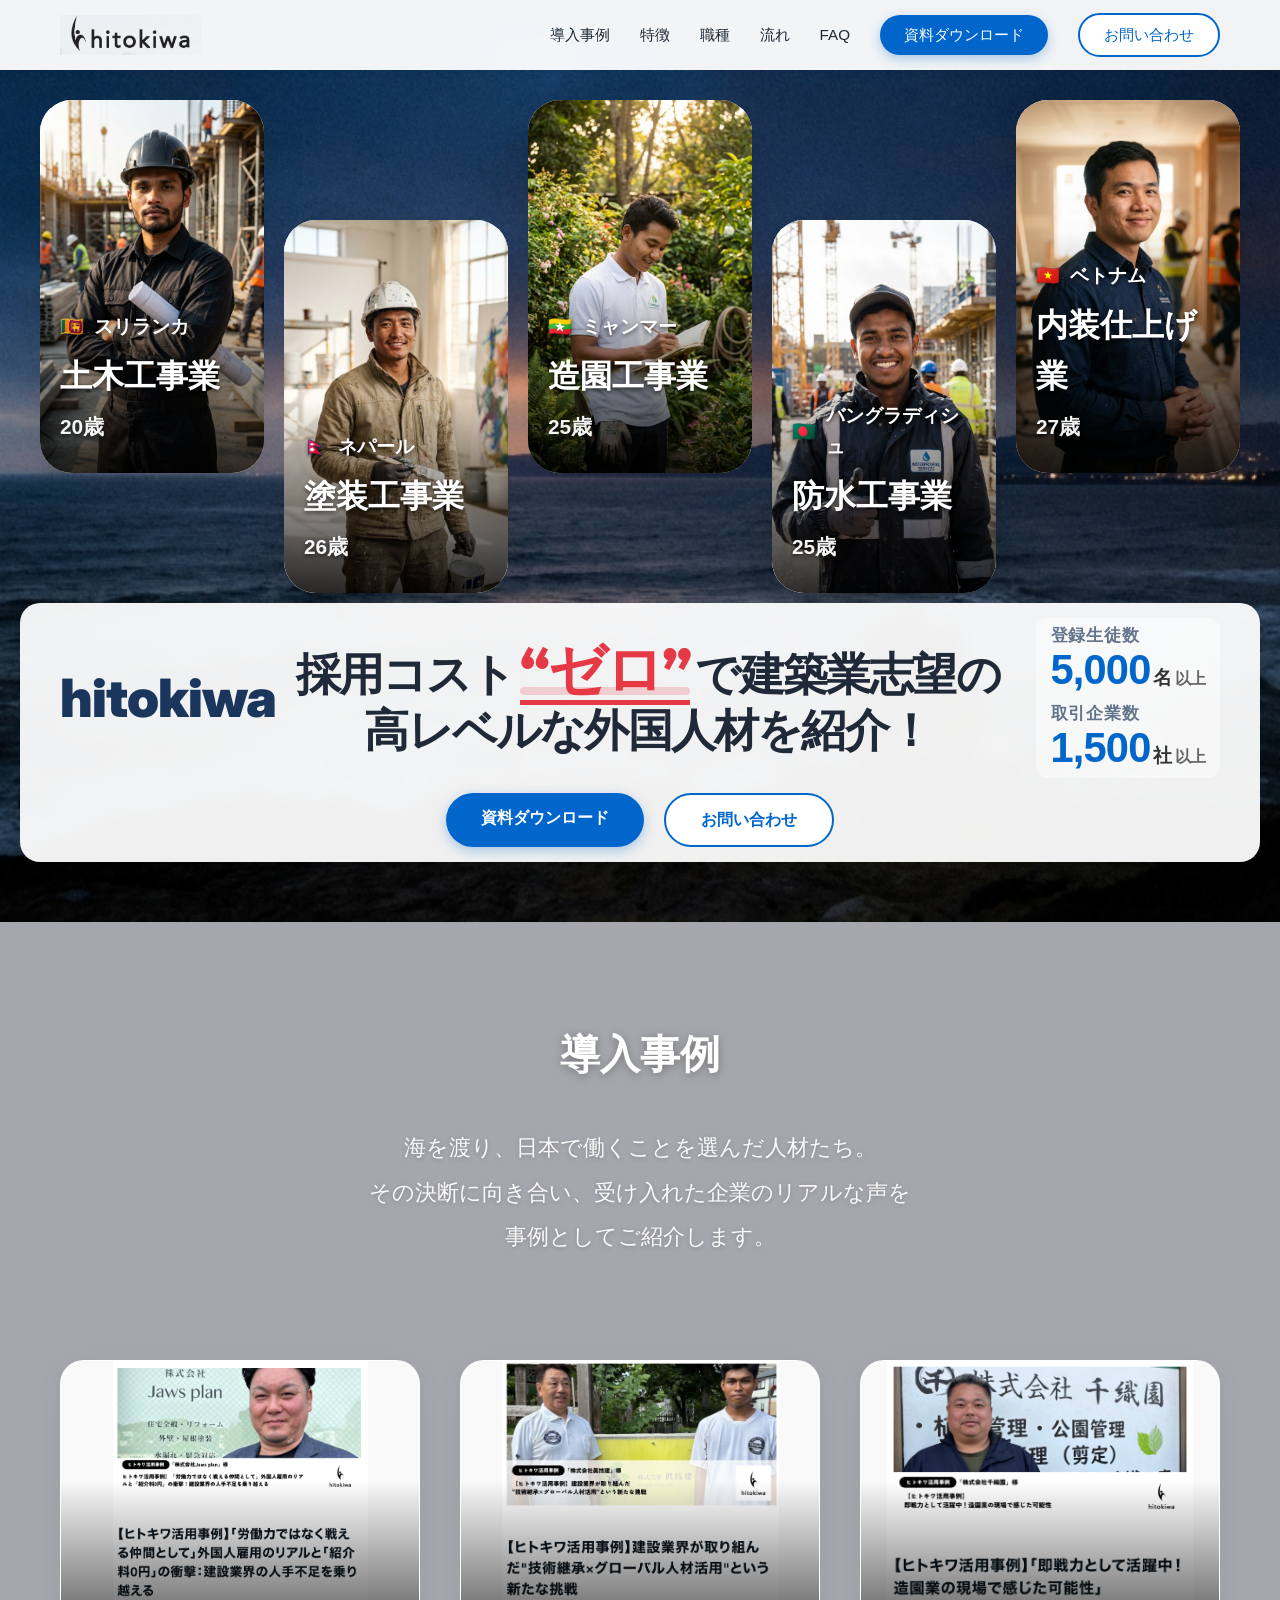
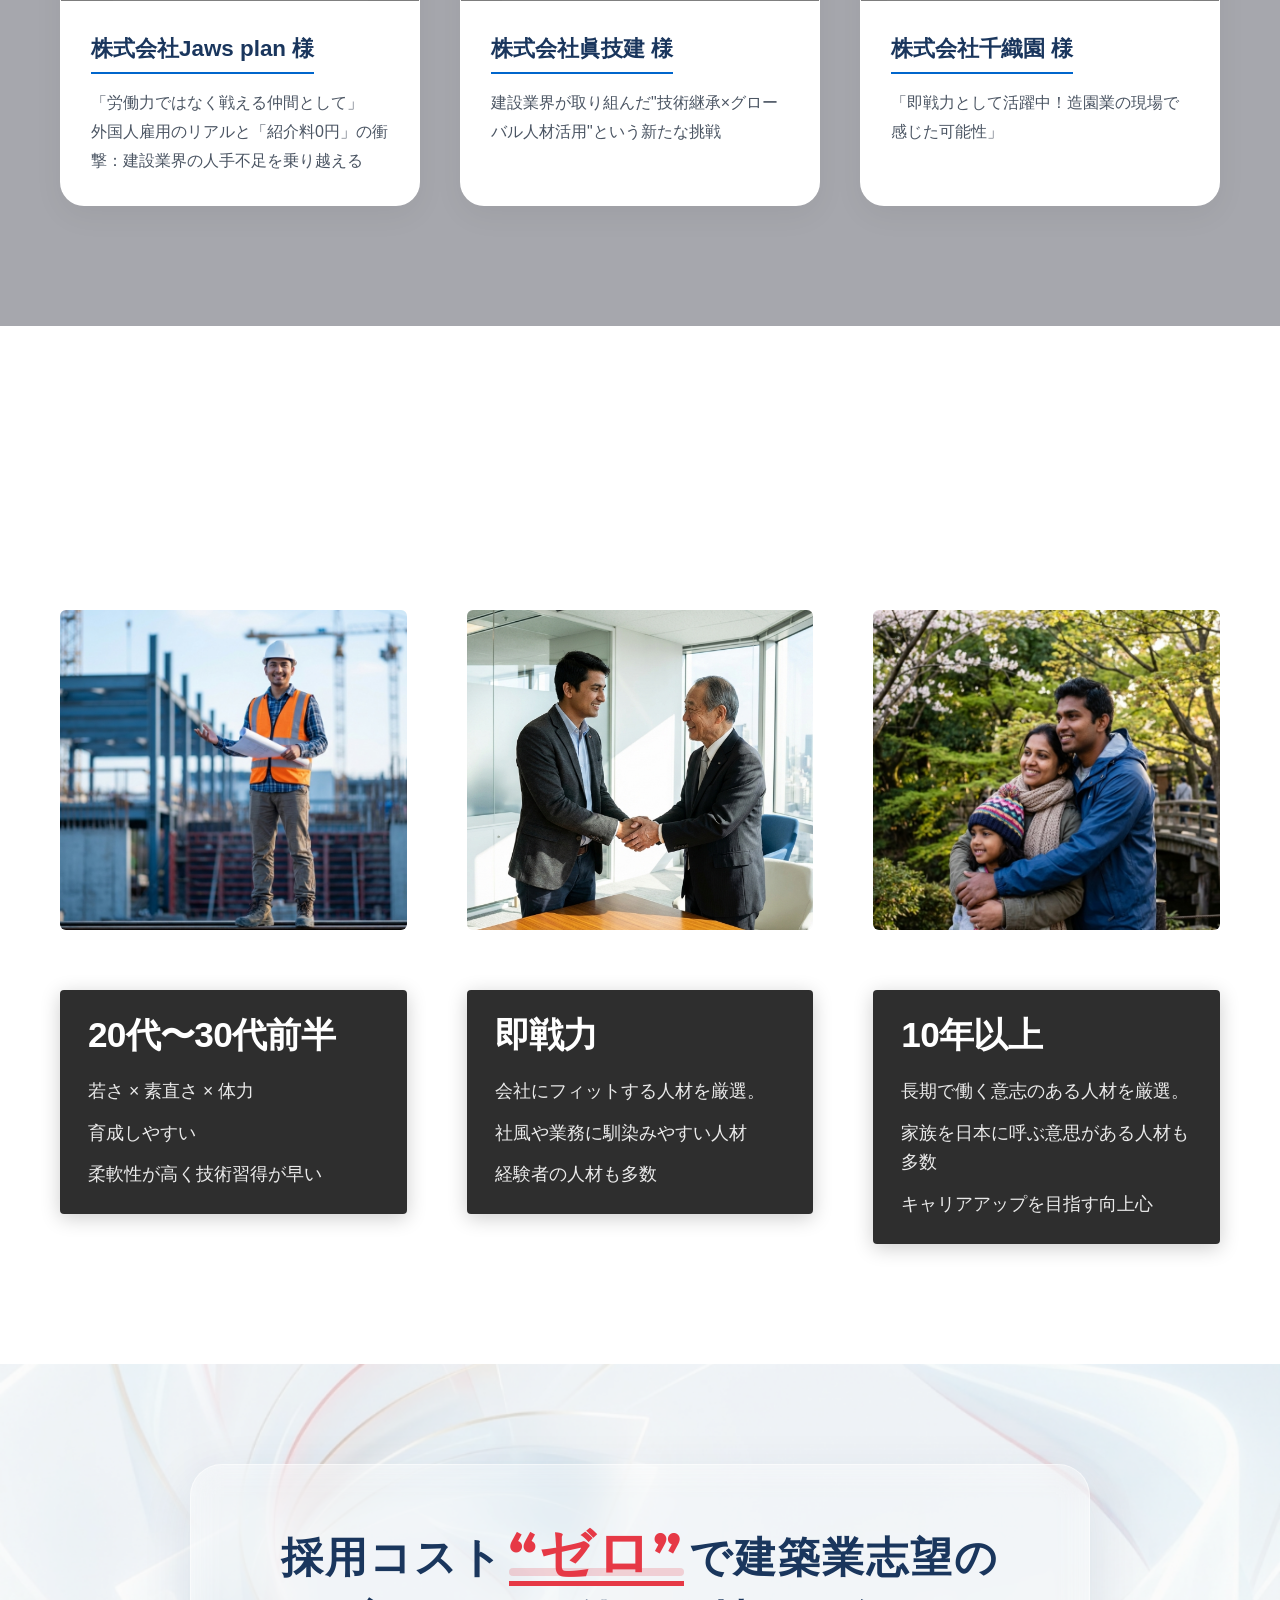
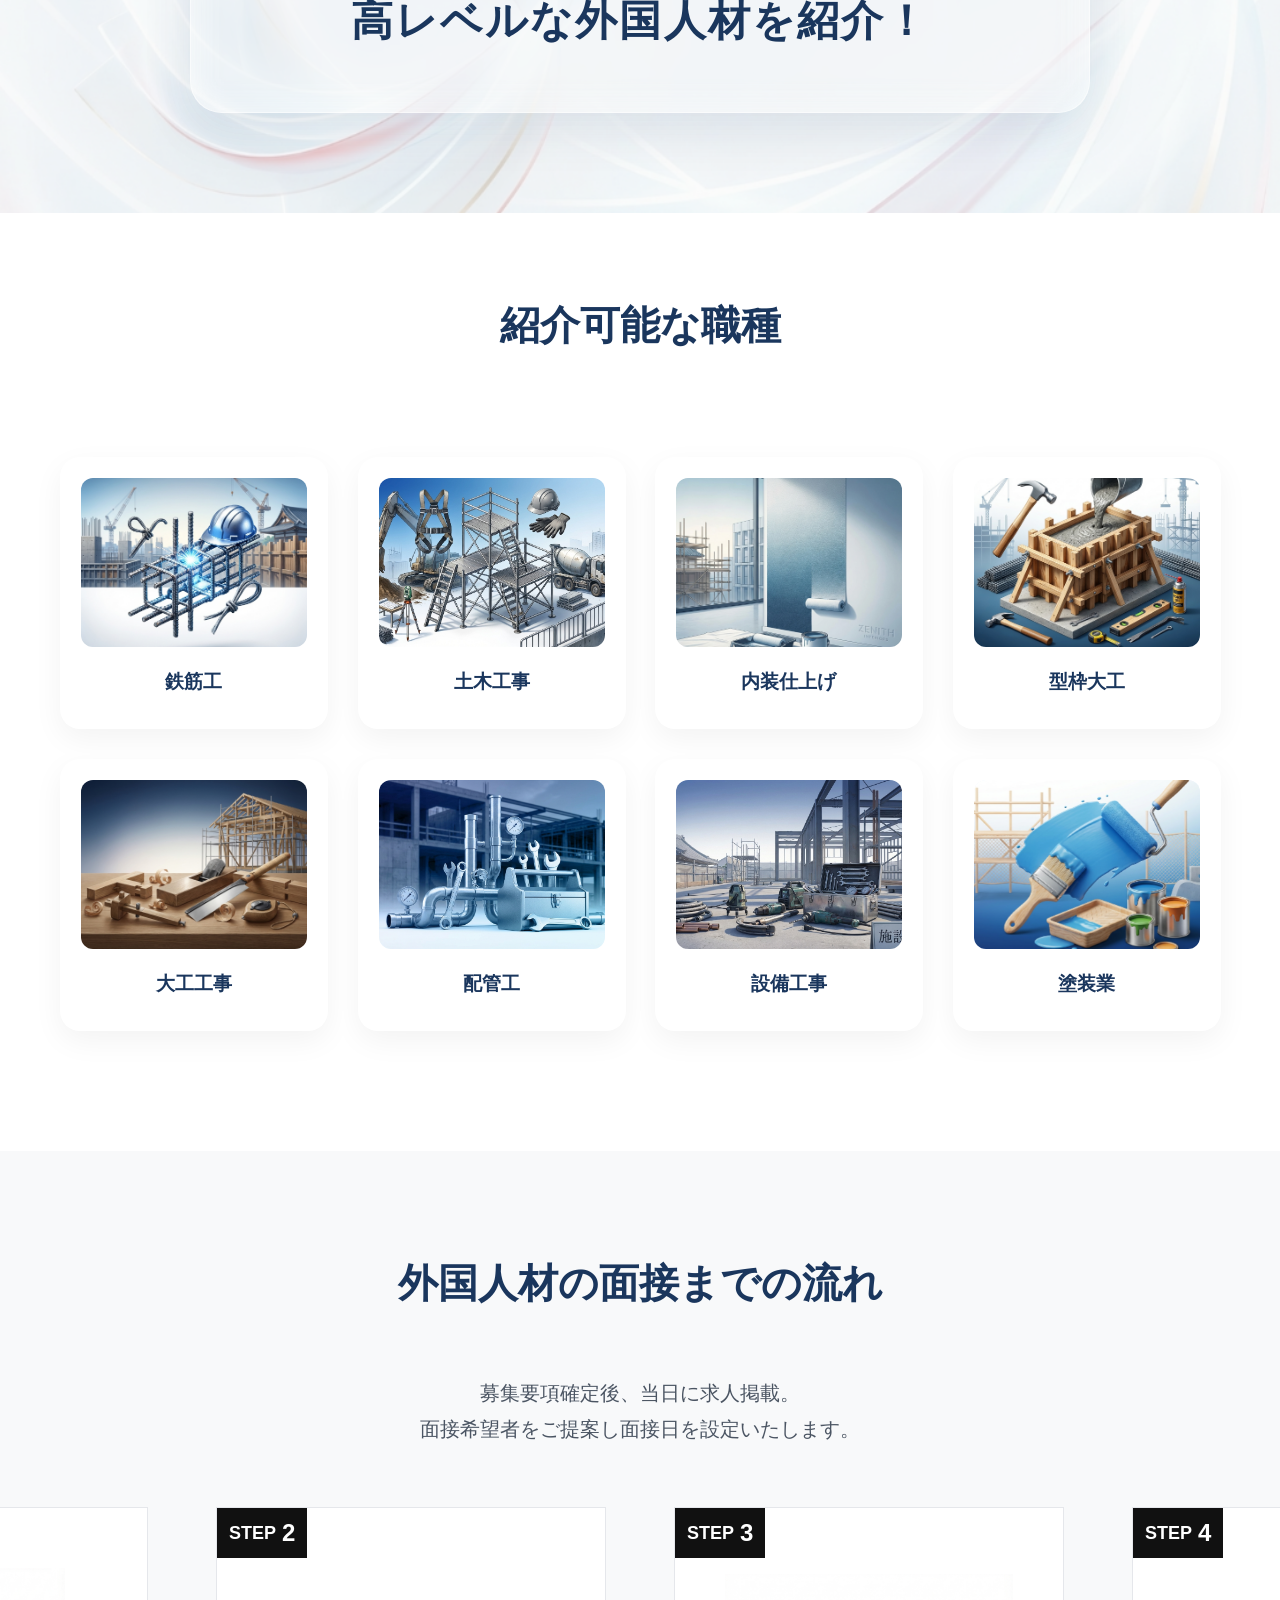
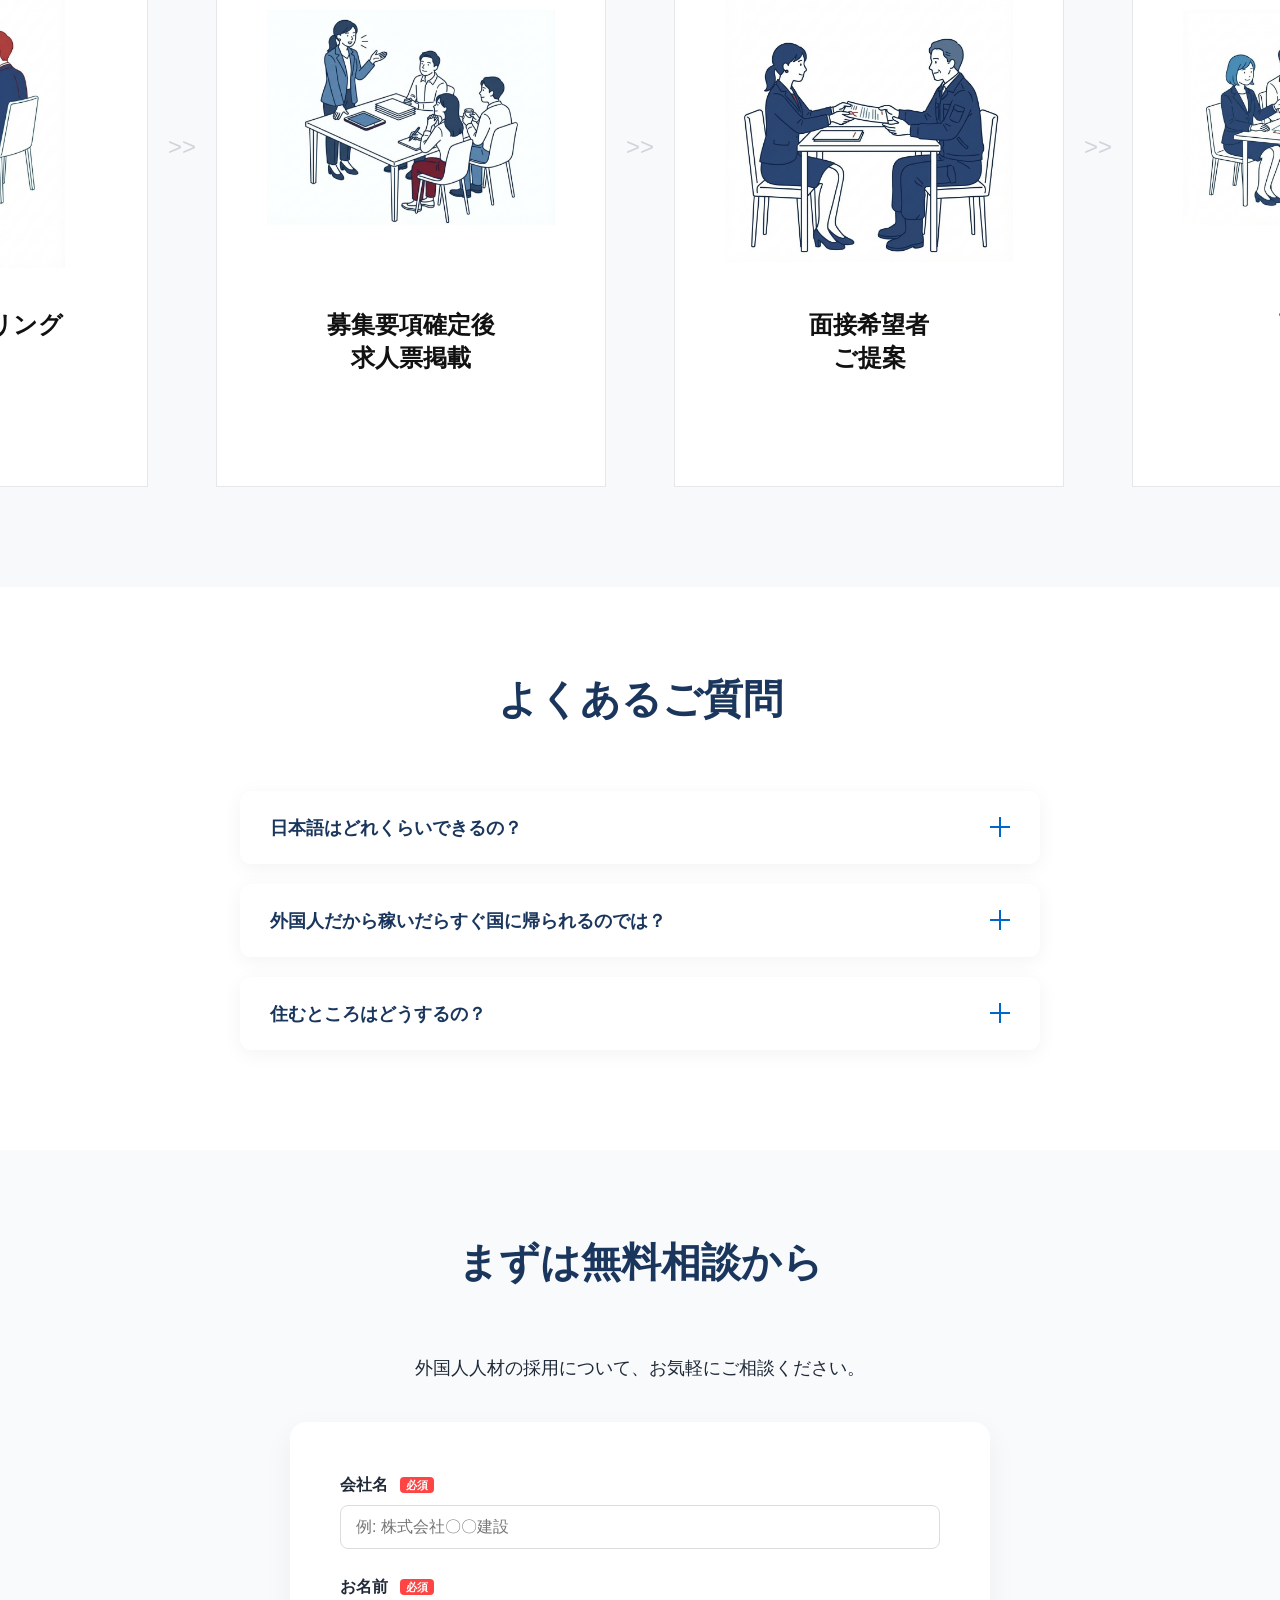
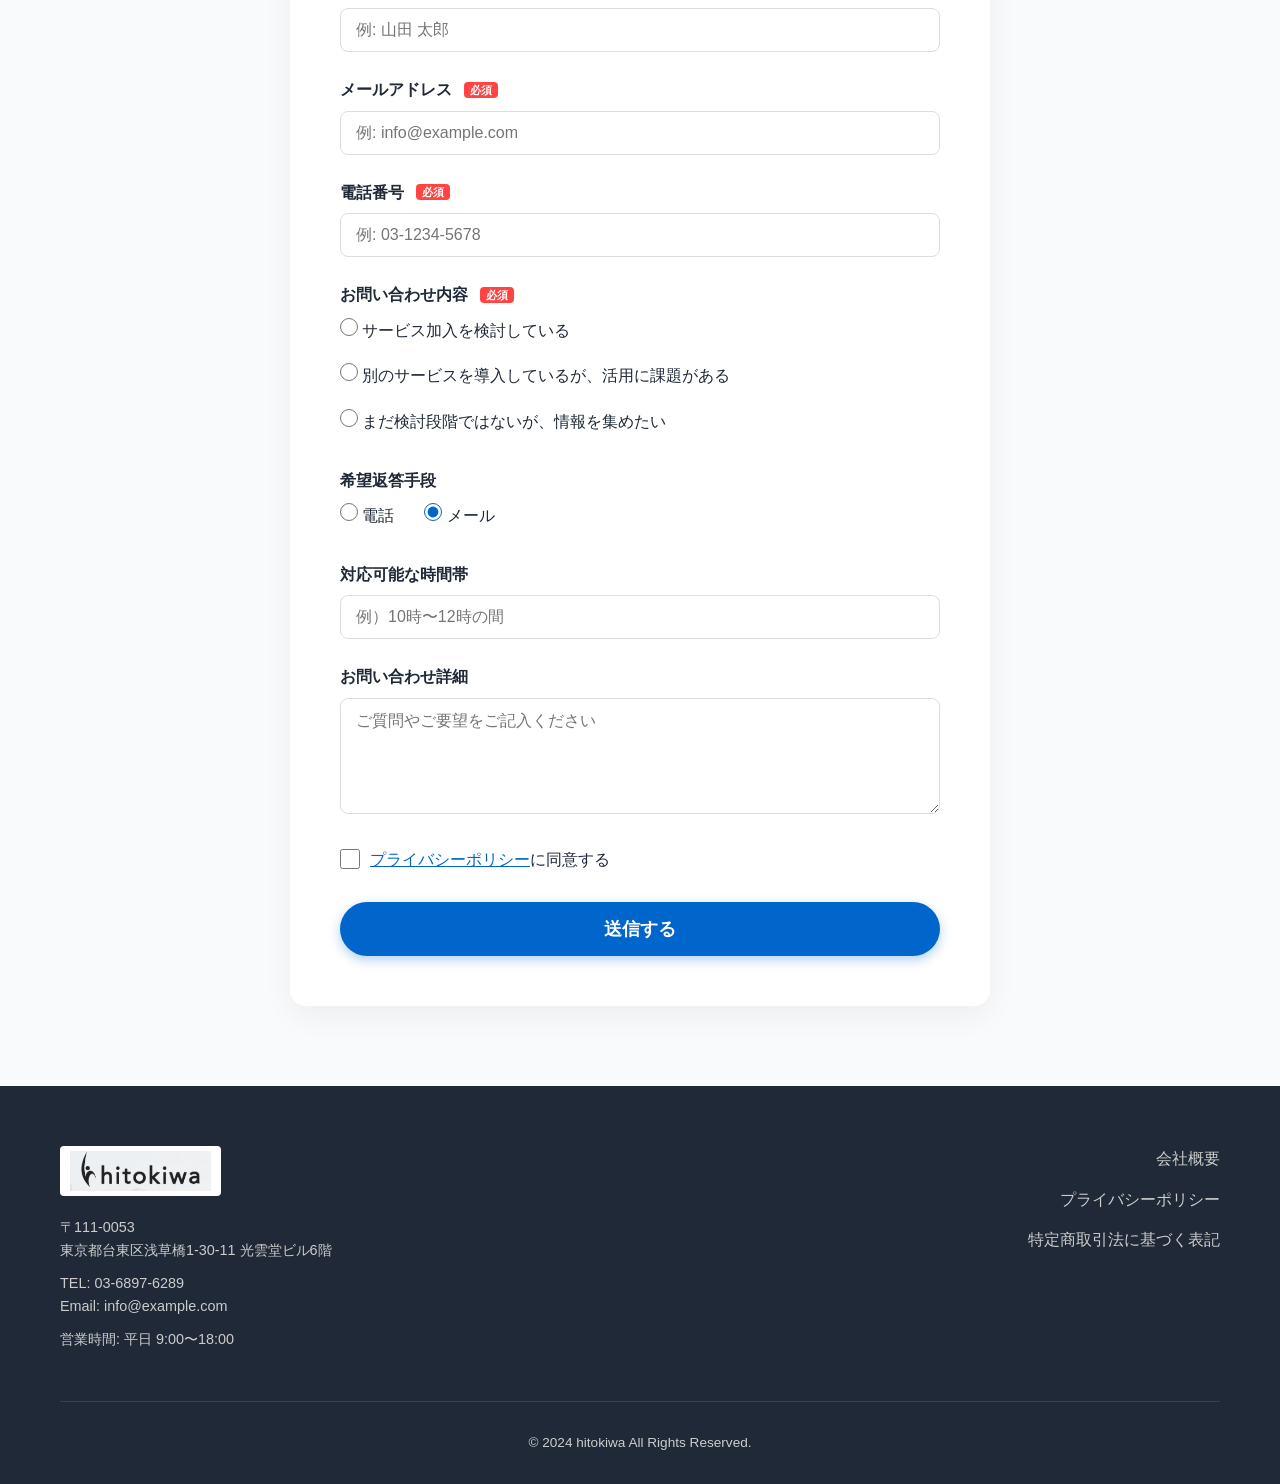
==== index.html @ b8919fda "管理者メール送信先追加とGTM設定 - 管理者メール送信先に hitokiwa.info@gmail.com を追加 - Google Tag Manager (GTM-MGK4F63H) を設定  " ====
<!DOCTYPE html>
<html lang="ja">

<head>
    <!-- Google Tag Manager -->
    <script>(function(w,d,s,l,i){w[l]=w[l]||[];w[l].push({'gtm.start':
    new Date().getTime(),event:'gtm.js'});var f=d.getElementsByTagName(s)[0],
    j=d.createElement(s),dl=l!='dataLayer'?'&l='+l:'';j.async=true;j.src=
    'https://www.googletagmanager.com/gtm.js?id='+i+dl;f.parentNode.insertBefore(j,f);
    })(window,document,'script','dataLayer','GTM-MGK4F63H');</script>
    <!-- End Google Tag Manager -->
    <meta charset="UTF-8">
    <meta name="viewport" content="width=device-width, initial-scale=1.0">
    <title>建築業特化型 外国人人材紹介サービス | hitokiwa</title>
    <meta name="description" content="建築業志望の外国人材をすばやく簡単にマッチング。特定技能、技能実習生の紹介ならお任せください。">
    <link rel="stylesheet" href="css/style.css">
    <!-- Google Fonts -->
    <link rel="preconnect" href="https://fonts.googleapis.com">
    <link rel="preconnect" href="https://fonts.gstatic.com" crossorigin>
    <link
        href="https://fonts.googleapis.com/css2?family=Inter:wght@400;500;700;900&family=Noto+Sans+JP:wght@400;500;700&family=Outfit:wght@700;800&display=swap"
        rel="stylesheet">
</head>

<body>
    <!-- Google Tag Manager (noscript) -->
    <noscript><iframe src="https://www.googletagmanager.com/ns.html?id=GTM-MGK4F63H"
    height="0" width="0" style="display:none;visibility:hidden"></iframe></noscript>
    <!-- End Google Tag Manager (noscript) -->

    <!-- Header/Nav (Optional but good for anchor links) -->
    <header class="site-header">
        <div class="container">
            <div class="logo">
                <img src="images/logo.png" alt="hitokiwa">
            </div>
            <nav class="site-nav">
                <ul>
                    <li><a href="#features">導入事例</a></li>
                    <li><a href="#cases">特徴</a></li>
                    <li><a href="#jobs">職種</a></li>
                    <li><a href="#flow">流れ</a></li>
                    <li><a href="#faq">FAQ</a></li>
                    <li><a href="#contact" class="btn btn-primary btn-sm">資料ダウンロード</a></li>
                    </li>
                    <li><a href="#contact" class="btn btn-secondary btn-sm">お問い合わせ</a></li>
                </ul>
            </nav>
            <button class="hamburger" aria-label="メニューを開く">
                <span></span>
                <span></span>
                <span></span>
            </button>
        </div>
    </header>

    <!-- Mobile Menu -->
    <div class="mobile-menu">
        <nav>
            <ul>
                <li><a href="#features">特徴</a></li>
                <li><a href="#cases">導入事例</a></li>
                <li><a href="#service">サービス</a></li>
                <li><a href="#jobs">職種</a></li>
                <li><a href="#flow">流れ</a></li>
                <li><a href="#faq">FAQ</a></li>
                <li><a href="#contact">資料ダウンロード</a></li>
                <li><a href="#contact">お問い合わせ</a></li>
            </ul>
        </nav>
    </div>

    <main>
        <!-- 1. Hero Section -->
        <section class="hero">
            <div class="hero-bg"></div>

            <div class="container">
                <div class="hero-wrapper">
                    <!-- 1. Hero Gallery (Top) -->
                    <div class="hero-gallery animate-on-scroll fade-up">
                        <!-- Card 1 -->
                        <div class="talent-card-vertical">
                            <div class="talent-img-vertical"
                                style="background-image: url('images/talent_srilanka.jpg');"></div>
                            <div class="talent-overlay">
                                <div class="talent-country">
                                    <span class="flag">🇱🇰</span> スリランカ
                                </div>
                                <h3 class="talent-job">土木工事業</h3>
                                <p class="talent-age">20歳</p>
                            </div>
                        </div>
                        <!-- Card 2 -->
                        <div class="talent-card-vertical">
                            <div class="talent-img-vertical"
                                style="background-image: url('images/talent_painter_updated.jpg');"></div>
                            <div class="talent-overlay">
                                <div class="talent-country">
                                    <span class="flag">🇳🇵</span> ネパール
                                </div>
                                <h3 class="talent-job">塗装工事業</h3>
                                <p class="talent-age">26歳</p>
                            </div>
                        </div>
                        <!-- Card 3 -->
                        <div class="talent-card-vertical">
                            <div class="talent-img-vertical"
                                style="background-image: url('images/talent_myanmar.jpg');"></div>
                            <div class="talent-overlay">
                                <div class="talent-country">
                                    <span class="flag">🇲🇲</span> ミャンマー
                                </div>
                                <h3 class="talent-job">造園工事業</h3>
                                <p class="talent-age">25歳</p>
                            </div>
                        </div>
                        <!-- Card 4 -->
                        <div class="talent-card-vertical">
                            <div class="talent-img-vertical"
                                style="background-image: url('images/talent_bangladesh.jpg');"></div>
                            <div class="talent-overlay">
                                <div class="talent-country">
                                    <span class="flag">🇧🇩</span> バングラディシュ
                                </div>
                                <h3 class="talent-job">防水工事業</h3>
                                <p class="talent-age">25歳</p>
                            </div>
                        </div>
                        <!-- Card 5 -->
                        <div class="talent-card-vertical">
                            <div class="talent-img-vertical"
                                style="background-image: url('images/talent_vietnam.jpg');"></div>
                            <div class="talent-overlay">
                                <div class="talent-country">
                                    <span class="flag">🇻🇳</span> ベトナム
                                </div>
                                <h3 class="talent-job">内装仕上げ業</h3>
                                <p class="talent-age">27歳</p>
                            </div>
                        </div>
                    </div>

                    <!-- Hero Text & CTA -->
                    <div class="hero-brand-block animate-on-scroll fade-up" style="transition-delay: 0.3s;">

                        <!-- 3-Column Row -->
                        <div class="hero-brand-row">
                            <!-- Left: Brand -->
                            <div class="hero-col-left">
                                <h1 class="hero-title">hitokiwa</h1>
                            </div>

                            <!-- Center: Main Catchphrase -->
                            <div class="hero-col-center">
                                <p class="hero-catch-center">
                                    採用コスト<span class="highlight-zero">“ゼロ”</span>で建築業志望の<br>
                                    高レベルな外国人材を紹介！
                                </p>
                            </div>

                            <!-- Right: Stats -->
                            <div class="hero-col-right">
                                <div class="hero-main-stats">
                                    <div class="main-stat-item">
                                        <div class="main-stat-label">登録生徒数</div>
                                        <div class="main-stat-value">5,000<span class="main-stat-unit">名</span><span
                                                class="stat-suffix">以上</span></div>
                                    </div>
                                    <div class="main-stat-item">
                                        <div class="main-stat-label">取引企業数</div>
                                        <div class="main-stat-value">1,500<span class="main-stat-unit">社</span><span
                                                class="stat-suffix">以上</span></div>
                                    </div>
                                </div>
                            </div>
                        </div>

                        <!-- Bottom: CTA -->
                        <div class="hero-cta-button">
                            <a href="#contact" class="btn btn-primary btn-lg">
                                資料ダウンロード
                            </a>
                            <a href="#contact" class="btn btn-secondary btn-lg">
                                お問い合わせ
                            </a>
                        </div>
                    </div>

                </div>
            </div>
        </section>



        <!-- 1.6 Case Studies -->
        <section id="cases" class="section cases">
            <div class="container">
                <h2 class="section-title animate-on-scroll fade-up">導入事例</h2>
                <div class="section-lead-narrative animate-on-scroll fade-up" style="transition-delay: 0.1s;">
                    海を渡り、日本で働くことを選んだ人材たち。<br>
                    その決断に向き合い、受け入れた企業のリアルな声を<br>
                    事例としてご紹介します。
                </div>
                <div class="cases-grid">
                    <!-- Case 1 -->
                    <div class="case-card animate-on-scroll blur-reveal" style="transition-delay: 0.2s;">
                        <div class="case-img" style="background-image: url('images/case1.png');"></div>
                        <div class="case-content">
                            <h3>株式会社Jaws plan 様</h3>
                            <p>「労働力ではなく戦える仲間として」<br>外国人雇用のリアルと「紹介料0円」の衝撃：建設業界の人手不足を乗り越える</p>
                        </div>
                    </div>
                    <!-- Case 2 -->
                    <div class="case-card animate-on-scroll blur-reveal" style="transition-delay: 0.4s;">
                        <div class="case-img" style="background-image: url('images/case2.png');"></div>
                        <div class="case-content">
                            <h3>株式会社眞技建 様</h3>
                            <p>建設業界が取り組んだ"技術継承×グローバル人材活用"という新たな挑戦</p>
                        </div>
                    </div>
                    <!-- Case 3 -->
                    <div class="case-card animate-on-scroll blur-reveal" style="transition-delay: 0.6s;">
                        <div class="case-img" style="background-image: url('images/case3.png');"></div>
                        <div class="case-content">
                            <h3>株式会社千織園 様</h3>
                            <p>「即戦力として活躍中！造園業の現場で感じた可能性」</p>
                        </div>
                    </div>
                </div>
            </div>
        </section>

        <!-- 2. Features Section (Wanted Talent) -->
        <section id="features" class="section features">
            <div class="container">
                <h2 class="section-title animate-on-scroll fade-up">建築業界が求める<br class="sp-only">理想の人材をご紹介</h2>
                <div class="features-grid">
                    <!-- Feature 1 -->
                    <div class="feature-card feature-young animate-on-scroll slide-left"
                        style="transition-delay: 0.2s;">
                        <div class="feature-custom-img">
                            <img src="images/feature_young.jpg" alt="若手人材・20代〜30代前半">
                        </div>
                        <div class="feature-content-stylish">
                            <div class="feature-highlight">20代〜30代前半</div>
                            <div class="feature-description-group">
                                <p class="feature-description">若さ × 素直さ × 体力</p>
                                <p class="feature-description">育成しやすい</p>
                                <p class="feature-description">柔軟性が高く技術習得が早い</p>
                            </div>
                        </div>
                    </div>
                    <!-- Feature 2 -->
                    <div class="feature-card feature-experienced animate-on-scroll fade-up"
                        style="transition-delay: 0.4s;">
                        <div class="feature-custom-img">
                            <img src="images/feature_experienced.png" alt="即戦力・経験者">
                        </div>
                        <div class="feature-content-stylish">
                            <div class="feature-highlight">即戦力</div>
                            <div class="feature-description-group">
                                <p class="feature-description">会社にフィットする人材を厳選。</p>
                                <p class="feature-description">社風や業務に馴染みやすい人材</p>
                                <p class="feature-description">経験者の人材も多数</p>
                            </div>
                        </div>
                    </div>
                    <!-- Feature 3 -->
                    <div class="feature-card feature-longterm animate-on-scroll slide-right"
                        style="transition-delay: 0.6s;">
                        <div class="feature-custom-img">
                            <img src="images/feature_longterm.jpg" alt="日本での長期就労・家族滞在">
                        </div>
                        <div class="feature-content-stylish">
                            <div class="feature-highlight">10年以上</div>
                            <div class="feature-description-group">
                                <p class="feature-description">長期で働く意志のある人材を厳選。</p>
                                <p class="feature-description">家族を日本に呼ぶ意思がある人材も多数</p>
                                <p class="feature-description">キャリアアップを目指す向上心</p>
                            </div>
                        </div>
                    </div>
                </div>
            </div>
        </section>

        <!-- 2.5 Zero Cost Banner -->
        <section class="section zero-cost animate-on-scroll fade-up">
            <div class="container">
                <div class="zero-cost-wrapper">
                    <h2 class="zero-cost-title">
                        採用コスト<span class="highlight-zero">“ゼロ”</span>で建築業志望の<br>
                        高レベルな外国人材を紹介！
                    </h2>
                </div>
            </div>
        </section>

        <!-- 4. Job Types Section -->
        <section id="jobs" class="section jobs">
            <div class="container">
                <h2 class="section-title animate-on-scroll fade-up">紹介可能な職種</h2>
                <div class="jobs-image-container animate-on-scroll blur-reveal" style="transition-delay: 0.3s;">
                    <div class="jobs-grid">
                        <!-- Card 1: 鉄筋工 -->
                        <div class="job-card animate-on-scroll fade-up" style="transition-delay: 0s;">
                            <div class="job-card-inner">
                                <div class="job-img-wrapper">
                                    <img src="images/job_reinforcement_custom.jpg" alt="鉄筋工" class="job-img-3d">
                                </div>
                                <h3>鉄筋工</h3>
                                <p class="job-desc"></p>
                            </div>
                        </div>
                        <!-- Card 2: 土木工事 -->
                        <div class="job-card animate-on-scroll fade-up" style="transition-delay: 0.1s;">
                            <div class="job-card-inner">
                                <div class="job-img-wrapper">
                                    <img src="images/job_civil_custom.jpg" alt="土木工事" class="job-img-3d">
                                </div>
                                <h3>土木工事</h3>
                                <p class="job-desc"></p>
                            </div>
                        </div>
                        <!-- Card 3: 内装仕上げ -->
                        <div class="job-card animate-on-scroll fade-up" style="transition-delay: 0.2s;">
                            <div class="job-card-inner">
                                <div class="job-img-wrapper">
                                    <img src="images/job_interior_custom.jpg" alt="内装仕上げ" class="job-img-3d">
                                </div>
                                <h3>内装仕上げ</h3>
                                <p class="job-desc"></p>
                            </div>
                        </div>
                        <!-- Card 4: 型枠大工 -->
                        <div class="job-card animate-on-scroll fade-up" style="transition-delay: 0.3s;">
                            <div class="job-card-inner">
                                <div class="job-img-wrapper">
                                    <img src="images/job_formwork_custom.jpg" alt="型枠大工" class="job-img-3d">
                                </div>
                                <h3>型枠大工</h3>
                                <p class="job-desc"></p>
                            </div>
                        </div>
                        <!-- Card 5: 大工工事 -->
                        <div class="job-card animate-on-scroll fade-up" style="transition-delay: 0.4s;">
                            <div class="job-card-inner">
                                <div class="job-img-wrapper">
                                    <img src="images/job_carpenter_custom.jpg" alt="大工工事" class="job-img-3d">
                                </div>
                                <h3>大工工事</h3>
                                <p class="job-desc"></p>
                            </div>
                        </div>
                        <!-- Card 6: 配管工 -->
                        <div class="job-card animate-on-scroll fade-up" style="transition-delay: 0.5s;">
                            <div class="job-card-inner">
                                <div class="job-img-wrapper">
                                    <img src="images/job_plumber_custom.png" alt="配管工" class="job-img-3d">
                                </div>
                                <h3>配管工</h3>
                                <p class="job-desc"></p>
                            </div>
                        </div>
                        <!-- Card 7: 設備工事 -->
                        <div class="job-card animate-on-scroll fade-up" style="transition-delay: 0.6s;">
                            <div class="job-card-inner">
                                <div class="job-img-wrapper">
                                    <img src="images/job_facility_custom.jpg" alt="設備工事" class="job-img-3d">
                                </div>
                                <h3>設備工事</h3>
                                <p class="job-desc"></p>
                            </div>
                        </div>
                        <!-- Card 8: 塗装工 -->
                        <div class="job-card animate-on-scroll fade-up" style="transition-delay: 0.7s;">
                            <div class="job-card-inner">
                                <div class="job-img-wrapper">
                                    <img src="images/job_painter_new.png" alt="塗装業"
                                        class="job-img-3d job-img-adjust-painter">
                                </div>
                                <h3>塗装業</h3>
                                <p class="job-desc"></p>
                            </div>
                        </div>
                    </div>
                </div>
            </div>
            </div>
        </section>

        <!-- 5. Flow Section -->
        <section id="flow" class="section flow">
            <div class="container">
                <h2 class="section-title">外国人材の面接までの流れ</h2>
                <div class="flow-lead">
                    <p>募集要項確定後、<span class="weight-extra"></span>当日</span>に求人掲載。<br>面接希望者をご提案し面接日を設定いたします。</p>
                </div>

                <div class="flow-horizontal">
                    <!-- Step 1 -->
                    <div class="flow-card-item">
                        <div class="flow-card">
                            <div class="step-label">STEP<span>1</span></div>
                            <div class="flow-icon">
                                <img src="images/flow_step1_hearing.png" alt="募集要項ヒアリング">
                            </div>
                            <h3>募集要項ヒアリング</h3>
                        </div>
                    </div>

                    <div class="flow-arrow">>></div>

                    <!-- Step 2 -->
                    <div class="flow-card-item">
                        <div class="flow-card">
                            <div class="step-label">STEP<span>2</span></div>
                            <div class="flow-icon">
                                <img src="images/flow_step2_posting.png" alt="求人票掲載">
                            </div>
                            <h3>募集要項確定後<br>求人票掲載</h3>
                        </div>
                    </div>

                    <div class="flow-arrow">>></div>

                    <!-- Step 3 -->
                    <div class="flow-card-item">
                        <div class="flow-card">
                            <div class="step-label">STEP<span>3</span></div>
                            <div class="flow-icon">
                                <img src="images/flow_step3_proposal.png" alt="面接希望者ご提案">
                            </div>
                            <h3>面接希望者<br>ご提案</h3>
                        </div>
                    </div>

                    <div class="flow-arrow">>></div>

                    <!-- Step 4 -->
                    <div class="flow-card-item">
                        <div class="flow-card">
                            <div class="step-label">STEP<span>4</span></div>
                            <div class="flow-icon">
                                <img src="images/flow_step4_interview.png" alt="面接実施">
                            </div>
                            <h3>面接実施</h3>
                        </div>
                    </div>
                </div>
            </div>
        </section>

        <!-- 6. FAQ Section -->
        <section id="faq" class="section faq">
            <div class="container">
                <h2 class="section-title">よくあるご質問</h2>

                <div class="accordion">
                    <div class="accordion-item">
                        <button class="accordion-header" aria-expanded="false">
                            日本語はどれくらいできるの？
                            <span class="icon"></span>
                        </button>
                        <div class="accordion-content">
                            <div class="accordion-inner">
                                <p>日本語学校や専門学校を卒業している方、アルバイト経験がある方がほとんどですので、日常生活に支障がない程度にはコミュニケーションは取れるかと思います。コンビニのレジでアルバイトされている外国人留学生をイメージいただければと思います。
                                </p>
                            </div>
                        </div>
                    </div>

                    <div class="accordion-item">
                        <button class="accordion-header" aria-expanded="false">
                            外国人だから稼いだらすぐ国に帰られるのでは？
                            <span class="icon"></span>
                        </button>
                        <div class="accordion-content">
                            <div class="accordion-inner">
                                <p>就労ビザの利点は更新ができることですので、できるだけずっと日本で働きたいと希望している方が多いです。</p>
                            </div>
                        </div>
                    </div>

                    <div class="accordion-item">
                        <button class="accordion-header" aria-expanded="false">
                            住むところはどうするの？
                            <span class="icon"></span>
                        </button>
                        <div class="accordion-content">
                            <div class="accordion-inner">
                                <p>ビザ交付後には就職先近くへの引っ越しを予定しております。<br>弊社提携の不動産会社にてお部屋探しのサポートが可能です。</p>
                                <p>もし可能であれば、会社寮や知り合いの不動産会社がいるなど、早期にお部屋探しができるご協力をいただけますと大変ありがたく存じます。</p>
                            </div>
                        </div>
                    </div>
                </div>
            </div>
        </section>
        </div>
        </div>
        </div>
        </div>
        </section>

        <!-- 7. Contact Section -->
        <section id="contact" class="section contact">
            <div class="container">
                <h2 class="section-title">まずは無料相談から</h2>
                <p class="contact-desc">外国人人材の採用について、お気軽にご相談ください。</p>

                <form class="contact-form" id="contact-form" novalidate>
                    <div class="form-group">
                        <label for="company">会社名 <span class="required">必須</span></label>
                        <input type="text" id="company" name="company" required placeholder="例: 株式会社〇〇建設">
                        <span class="error-message">会社名を入力してください</span>
                    </div>
                    <div class="form-group">
                        <label for="name">お名前 <span class="required">必須</span></label>
                        <input type="text" id="name" name="name" required placeholder="例: 山田 太郎">
                        <span class="error-message">お名前を入力してください</span>
                    </div>
                    <div class="form-group">
                        <label for="email">メールアドレス <span class="required">必須</span></label>
                        <input type="email" id="email" name="email" required placeholder="例: info@example.com">
                        <span class="error-message">有効なメールアドレスを入力してください</span>
                    </div>
                    <div class="form-group">
                        <label for="phone">電話番号 <span class="required">必須</span></label>
                        <input type="tel" id="phone" name="phone" required placeholder="例: 03-1234-5678">
                        <span class="error-message">電話番号を入力してください</span>
                    </div>
                    <div class="form-group">
                        <label>お問い合わせ内容 <span class="required">必須</span></label>
                        <div class="radio-group">
                            <label class="radio-label">
                                <input type="radio" name="inquiry_type" value="service" required>
                                <span>サービス加入を検討している</span>
                            </label>
                            <label class="radio-label">
                                <input type="radio" name="inquiry_type" value="issue">
                                <span>別のサービスを導入しているが、活用に課題がある</span>
                            </label>
                            <label class="radio-label">
                                <input type="radio" name="inquiry_type" value="info">
                                <span>まだ検討段階ではないが、情報を集めたい</span>
                            </label>
                        </div>
                        <span class="error-message">お問い合わせ内容を選択してください</span>
                    </div>

                    <div class="form-group">
                        <label>希望返答手段</label>
                        <div class="radio-group horizontal">
                            <label class="radio-label">
                                <input type="radio" name="contact_method" value="tel">
                                <span>電話</span>
                            </label>
                            <label class="radio-label">
                                <input type="radio" name="contact_method" value="email" checked>
                                <span>メール</span>
                            </label>
                        </div>
                    </div>

                    <div class="form-group">
                        <label for="preferred-time">対応可能な時間帯</label>
                        <input type="text" id="preferred-time" name="preferred-time" placeholder="例）10時〜12時の間">
                    </div>

                    <div class="form-group">
                        <label for="message">お問い合わせ詳細</label>
                        <textarea id="message" name="message" rows="5" placeholder="ご質問やご要望をご記入ください"></textarea>
                    </div>
                    <div class="form-group checkbox-group">
                        <input type="checkbox" id="privacy" name="privacy" required>
                        <label for="privacy"><a href="#">プライバシーポリシー</a>に同意する</label>
                        <span class="error-message">プライバシーポリシーへの同意が必要です</span>
                    </div>
                    <div class="form-submit">
                        <button type="submit" class="btn btn-primary btn-lg btn-block">送信する</button>
                    </div>
                </form>
            </div>
        </section>
    </main>

    <footer class="site-footer">
        <div class="container">
            <div class="footer-content">
                <div class="footer-info">
                    <div class="footer-logo">
                        <img src="images/logo.png" alt="hitokiwa">
                    </div>
                    <p>〒111-0053<br>東京都台東区浅草橋1-30-11 光雲堂ビル6階</p>
                    <p>TEL: 03-6897-6289<br>Email: info@example.com</p>
                    <p>営業時間: 平日 9:00〜18:00</p>
                </div>
                <div class="footer-links">
                    <ul>
                        <li><a href="#">会社概要</a></li>
                        <li><a href="#">プライバシーポリシー</a></li>
                        <li><a href="#">特定商取引法に基づく表記</a></li>
                    </ul>
                </div>
            </div>
            <div class="footer-copyright">
                &copy; 2024 hitokiwa All Rights Reserved.
            </div>
        </div>
    </footer>

    <script src="js/main.js"></script>
</body>

</html>
---- css/style.css ----
/* Variables */
:root {
    --primary-color: #0066cc;
    /* Blue base */
    --primary-hover: #004c99;
    --secondary-color: #1a365d;
    /* Keep navy or adjust */
    --accent-color: #4da6ff;
    --text-color: #1f2937;
    --light-bg: #f5f5f5;
    --white: #ffffff;
    --border-radius: 16px;
    --transition: all 0.3s ease;
    --font-main: -apple-system, BlinkMacSystemFont, "Segoe UI", "Hiragino Kaku Gothic ProN", "Hiragino Sans", Meiryo, sans-serif;
    --font-en: 'Inter', sans-serif;
}

/* Reset & Base Styles */
* {
    margin: 0;
    padding: 0;
    box-sizing: border-box;
}

body {
    font-family: var(--font-main);
    color: var(--text-color);
    line-height: 1.6;
    background-color: var(--white);
}

a {
    text-decoration: none;
    color: inherit;
    transition: var(--transition);
}

ul {
    list-style: none;
}

img {
    max-width: 100%;
    height: auto;
    display: block;
}

.container {
    width: 100%;
    max-width: 1200px;
    margin: 0 auto;
    padding: 0 20px;
}

.section {
    padding: 80px 0;
}

.section-title {
    font-size: 2.5rem;
    font-weight: 700;
    text-align: center;
    margin-bottom: 60px;
    color: var(--secondary-color);
}

.section-lead-narrative {
    text-align: center;
    max-width: 700px;
    margin: -20px auto 80px;
    /* Negative margin to pull closer to title, wide bottom margin for breathability */
    font-size: 1.4rem;
    line-height: 2.0;
    color: var(--text-color);
    font-weight: 500;
    opacity: 0.9;
}

.sp-only {
    display: none;
}

/* Buttons */
.btn {
    display: inline-block;
    padding: 12px 32px;
    border-radius: 50px;
    font-weight: 700;
    text-align: center;
    cursor: pointer;
    border: none;
    transition: var(--transition);
}

.btn-primary {
    background-color: var(--primary-color);
    color: var(--white);
    box-shadow: 0 4px 12px rgba(0, 102, 204, 0.3);
}

.btn-primary:hover {
    background-color: var(--primary-hover);
    transform: translateY(-2px);
    box-shadow: 0 6px 16px rgba(0, 102, 204, 0.4);
}

.btn-secondary {
    background-color: var(--white);
    color: var(--primary-color);
    border: 2px solid var(--primary-color);
    /* Explicit blue frame */
}

.btn-secondary:hover {
    background-color: #f0f7ff;
    transform: translateY(-2px);
    box-shadow: 0 4px 12px rgba(0, 102, 204, 0.15);
}

.btn-outline-primary {
    background-color: transparent;
    border: 2px solid var(--primary-color);
    color: var(--primary-color);
}

.btn-outline-primary:hover {
    background-color: var(--primary-color);
    color: var(--white);
}

.btn-lg {
    padding: 16px 48px;
    font-size: 1.2rem;
}

.btn-sm {
    padding: 8px 24px;
    font-size: 0.9rem;
}

.btn-block {
    display: block;
    width: 100%;
}

/* Header */
.site-header {
    position: fixed;
    top: 0;
    left: 0;
    width: 100%;
    background-color: rgba(255, 255, 255, 0.95);
    backdrop-filter: blur(10px);
    z-index: 1000;
    box-shadow: 0 2px 10px rgba(0, 0, 0, 0.05);
    height: 70px;
    display: flex;
    align-items: center;
}

.site-header .container {
    display: flex;
    justify-content: space-between;
    align-items: center;
}

.logo {
    display: flex;
    align-items: center;
}

.logo img {
    height: 40px;
    width: auto;
}

.site-nav ul {
    display: flex;
    align-items: center;
    gap: 30px;
}

.site-nav a {
    font-weight: 500;
    font-size: 0.95rem;
}

.site-nav a:hover {
    color: var(--primary-color);
}

.hamburger {
    display: none;
    background: none;
    border: none;
    cursor: pointer;
    width: 30px;
    height: 24px;
    position: relative;
    z-index: 1001;
}

.hamburger span {
    display: block;
    width: 100%;
    height: 2px;
    background-color: var(--secondary-color);
    position: absolute;
    transition: var(--transition);
}

.hamburger span:nth-child(1) {
    top: 0;
}

.hamburger span:nth-child(2) {
    top: 11px;
}

.hamburger span:nth-child(3) {
    bottom: 0;
}

.hamburger.active span:nth-child(1) {
    transform: rotate(45deg);
    top: 11px;
}

.hamburger.active span:nth-child(2) {
    opacity: 0;
}

.hamburger.active span:nth-child(3) {
    transform: rotate(-45deg);
    bottom: 11px;
}

/* Mobile Menu */
.mobile-menu {
    position: fixed;
    top: 0;
    right: -100%;
    width: 100%;
    height: 100vh;
    background-color: var(--white);
    z-index: 999;
    padding-top: 80px;
    transition: var(--transition);
    display: flex;
    justify-content: center;
    align-items: center;
}

.mobile-menu.active {
    right: 0;
}

.mobile-menu ul {
    text-align: center;
}

.mobile-menu li {
    margin-bottom: 30px;
}

.mobile-menu a {
    font-size: 1.2rem;
    font-weight: 700;
    color: var(--secondary-color);
}

/* Hero Section */
/* Hero Section */
.hero {
    position: relative;
    min-height: 100vh;
    display: flex;
    align-items: center;
    padding-top: 100px;
    /* Adjusted up to ensure text visibility */
    padding-bottom: 60px;
    overflow: hidden;
    background-image: url('../images/hero_bg_custom.png');
    background-size: cover;
    background-position: center;
    background-repeat: no-repeat;
}

/* Maximizing width for 5 cards */
.hero .container {
    max-width: 1600px;
}

.hero-content {
    display: flex;
    flex-direction: column;
    gap: 40px;
    /* Space between gallery and logo */
    width: 100%;
}

/* Talent Grid (Hero) */
.talent-grid-wrapper {
    width: 100%;
    margin-bottom: 20px;
}

.talent-grid-wrapper::-webkit-scrollbar {
    display: none;
}

/* Hero Gallery - Staggered/Scattered Layout */
.hero-gallery {
    display: grid;
    grid-template-columns: repeat(5, 1fr);
    gap: 20px;
    /* Reduced gap for tighter fit */
    width: 100%;
    /* max-width: 1600px; Removed as container controls it now */
    margin: 0 auto;
    padding: 0 20px;
    justify-content: center;
    align-items: start;
}

/* Stagger Logic - Scattered Effect */
.hero-gallery .talent-card-vertical:nth-child(even) {
    margin-top: 120px;
    /* Large vertical offset */
}

.hero-gallery .talent-card-vertical:nth-child(odd) {
    margin-top: 0;
}

.talent-card-vertical {
    position: relative;
    border-radius: 32px;
    /* Large Round */
    overflow: hidden;
    /* Elegant Corporate Shadow */
    box-shadow: 0 20px 40px rgba(0, 0, 0, 0.15);
    aspect-ratio: 3 / 5;
    width: 100%;
    transition: transform 0.4s cubic-bezier(0.165, 0.84, 0.44, 1), box-shadow 0.4s ease;
    cursor: pointer;
    background: #fff;
}

.talent-card-vertical:hover {
    transform: translateY(-8px);
    box-shadow: 0 30px 50px rgba(0, 0, 0, 0.2);
}

.talent-img-vertical {
    width: 100%;
    height: 100%;
    object-fit: cover;
    /* Ensure cover */
    background-size: cover;
    background-position: center top;
    transition: transform 0.6s ease;
}

.talent-card-vertical:hover .talent-img-vertical {
    transform: scale(1.05);
}

.talent-overlay {
    position: absolute;
    bottom: 0;
    left: 0;
    width: 100%;
    padding: 30px 25px;
    /* Increased padding */
    background: linear-gradient(to top, rgba(0, 0, 0, 0.85) 0%, rgba(0, 0, 0, 0.4) 60%, transparent 100%);
    color: #fff;
    text-align: left;
    display: flex;
    flex-direction: column;
    justify-content: flex-end;
}

/* Hero Text */
.hero-text-centered {
    text-align: center;
    max-width: 1200px;
    /* Increased container */
    margin: 100px auto 0;
    /* Reduced margin as requested */
    padding: 40px;
    background-color: rgba(255, 255, 255, 0.9);
    border-radius: 30px;
    box-shadow: 0 10px 30px rgba(0, 0, 0, 0.2);
}

.hero-text-img {
    max-width: 100%;
    width: 650px;
    /* Reduced from 1100px for smaller text */
    height: auto;
    margin-bottom: 30px;
    display: inline-block;
}

/* Ensure original text styles don't conflict (though removed from HTML, keeping clean) */
.hero-text-centered h1,
.hero-catch {
    display: none;
}

.highlight-zero {
    color: red;
    font-size: 1.25em;
    position: relative;
    border-bottom: 3px solid red;
    margin: 0 5px;
    display: inline-block;
    line-height: 1.2;
}

.highlight-text {
    background: linear-gradient(transparent 60%, #ffeb3b 60%);
    font-weight: bold;
    padding: 0 2px;
}

/* Hero Stats/Actions styling if needed, usually global or inherited */
.hero-stats {
    display: flex;
    justify-content: center;
    gap: 40px;
    margin-top: 30px;
}

.stat-item {
    display: flex;
    flex-direction: column;
    align-items: center;
}

.stat-label {
    font-size: 0.9rem;
    color: #666;
    margin-bottom: 5px;
}

.stat-value {
    font-size: 1.5rem;
    font-weight: 700;
    color: var(--primary-color);
}

.stat-value small {
    font-size: 0.8rem;
    margin-left: 2px;
}

/* Mobile Responsive */
@media (max-width: 768px) {
    .talent-card-vertical {
        min-width: auto;
        /* Allow grid to control width */
    }

    .hero-brand {
        font-size: 3.5rem;
    }

    .hero-catch {
        font-size: 1.2rem;
        padding: 0 15px;
    }
}

/* Hover effects for individual items override default transform but keep scale boost */
.hero-gallery .talent-card-vertical:nth-child(1):hover {
    transform: scale(1.0) rotate(0deg);
}

.hero-gallery .talent-card-vertical:nth-child(2):hover {
    transform: scale(1.1) rotate(0deg);
}

.hero-gallery .talent-card-vertical:nth-child(3):hover {
    transform: scale(1.08) rotate(0deg);
}

.hero-gallery .talent-card-vertical:nth-child(4):hover {
    transform: scale(0.98) rotate(0deg);
}

.talent-img-vertical {
    width: 100%;
    height: 100%;
    background-size: cover;
    background-position: center top;
    transition: transform 0.6s ease;
}

.talent-card-vertical:hover .talent-img-vertical {
    transform: scale(1.05);
}

/* Overlay kept for text visibility */
.talent-overlay {
    position: absolute;
    bottom: 0;
    left: 0;
    width: 100%;
    padding: 30px 20px;
    background: linear-gradient(to top, rgba(0, 0, 0, 0.8) 0%, rgba(0, 0, 0, 0) 100%);
    color: #fff;
    text-align: left;
    display: flex;
    flex-direction: column;
    justify-content: flex-end;
}

.talent-country {
    display: flex;
    align-items: center;
    gap: 10px;
    font-size: 1.2rem;
    /* Slightly larger */
    font-weight: 700;
    margin-bottom: 8px;
    text-shadow: 0 2px 4px rgba(0, 0, 0, 0.6);
}

.talent-job {
    font-size: 2rem;
    /* Larger */
    font-weight: 800;
    margin: 0 0 8px;
    text-shadow: 0 2px 4px rgba(0, 0, 0, 0.6);
}

.talent-age {
    font-size: 1.3rem;
    /* Larger */
    font-weight: 600;
    opacity: 0.95;
    margin: 0;
    text-shadow: 0 2px 4px rgba(0, 0, 0, 0.6);
}

/* Hero Text Centered (Below Gallery) */
.hero-text-centered {
    text-align: center;
    max-width: 1000px;
    /* Wider for larger text */
    margin: 0 auto;
    padding-bottom: 60px;
}

.hero-text-centered h1 {
    font-family: 'Noto Sans JP', sans-serif;
    /* Rounded font */
    font-size: 7rem;
    /* Reduced for better balance */
    font-weight: 800;
    margin-bottom: 20px;
    /* Reduced margin */
    color: var(--primary-color);
    /* Blue color */
    line-height: 1.1;
    letter-spacing: -0.02em;
}

.hero-catch {
    font-size: 1.9rem;
    /* Further reduced to prevent cutoff */
    font-weight: 800;
    /* Bolder for emphasis */
    color: var(--text-color);
    margin-bottom: 60px;
    line-height: 1.5;
    letter-spacing: -0.02em;
}

.highlight-zero {
    color: #e63946;
    /* Red text */
    font-size: 1.1em;
    font-weight: 900;
    border-bottom: 4px solid #e63946;
    /* Red underline */
    padding-bottom: 2px;
}

.highlight-text {
    background: linear-gradient(transparent 50%, #ffeb3b 50%);
    /* Yellow marker highlight */
    font-weight: 800;
    padding: 0 4px;
}

.hero-actions {
    display: flex;
    flex-direction: column;
    align-items: center;
    gap: 50px;
}

.hero-stats {
    display: flex;
    gap: 80px;
    /* Increased gap */
    justify-content: center;
}

.stat-item {
    display: flex;
    flex-direction: column;
    align-items: center;
}

.stat-label {
    font-size: 1.2rem;
    /* Reduced from 1.4rem */
    font-weight: 700;
    color: var(--secondary-color);
    margin-bottom: 10px;
    letter-spacing: 0.05em;
}

.stat-value {
    font-family: "Outfit", sans-serif;
    font-size: 4.5rem;
    /* Reduced from 6rem */
    font-weight: 800;
    background: linear-gradient(135deg, var(--primary-color) 0%, #4da6ff 100%);
    -webkit-background-clip: text;
    background-clip: text;
    -webkit-text-fill-color: transparent;
    line-height: 1;
    filter: drop-shadow(0 4px 10px rgba(0, 102, 204, 0.2));
}

.stat-value small {
    font-size: 1.5rem;
    /* Reduced from 2rem */
    margin-left: 10px;
    font-family: 'Outfit', sans-serif;
}

.stat-unit {
    font-size: 1rem;
    font-weight: 700;
    color: #333;
    margin-left: 5px;
}

.hero-stat-divider {
    width: 1px;
    height: 40px;
    background-color: #ddd;
}

.hero-cta-button {
    display: flex;
    gap: 20px;
}

.btn-lg {
    padding: 15px 40px;
    font-size: 1.1rem;
    border-radius: 50px;
}

/* Responsive */
@media (max-width: 768px) {
    .hero-gallery {
        display: flex;
        overflow-x: auto;
        padding-bottom: 20px;
        gap: 15px;
        scroll-snap-type: x mandatory;
        padding-left: 20px;
        padding-right: 20px;
        justify-content: flex-start;
        /* Reset justification for scroll */
    }

    .talent-card-vertical {
        min-width: 280px;
        /* Fixed width for scroll items */
        scroll-snap-align: start;
        width: 280px;
        /* Explicit width */
        aspect-ratio: 3/5;
    }

    .hero-stats-row {
        gap: 20px;
    }

    .stat-value {
        font-size: 2rem;
    }

    .hero-cta-button {
        flex-direction: column;
        width: 100%;
        gap: 10px;
    }

    .btn-lg {
        width: 100%;
        text-align: center;
    }
}

@media (max-width: 992px) {
    .hero-gallery {
        grid-template-columns: repeat(2, 1fr);
        /* 2x2 on tablet/mobile */
        gap: 15px;
        max-width: 600px;
    }

    .hero-text-centered h1 {
        font-size: 5rem;
    }

    .hero-catch {
        font-size: 2rem;
    }

    .stat-value {
        font-size: 4rem;
    }
}

@media (max-width: 576px) {
    .hero-gallery {
        grid-template-columns: repeat(2, 1fr);
        /* Keep 2x2 on mobile */
        gap: 10px;
        max-width: 100%;
    }

    .hero-text-centered h1 {
        font-size: 3.5rem;
    }

    .hero-catch {
        font-size: 1.5rem;
    }

    .hero-stats {
        flex-direction: row;
        /* Keep row for impact */
        gap: 20px;
    }

    .stat-value {
        font-size: 3rem;
    }

    .stat-label {
        font-size: 1rem;
    }
}

/* 1.6 Case Studies */
.cases {
    background: url('../images/cases_bg.png') no-repeat center center / cover;
    background-attachment: fixed;
    position: relative;
    overflow: hidden;
    padding: 100px 0;
    /* Slightly more vertical space for the background feel */
}

.cases::before {
    content: '';
    position: absolute;
    top: 0;
    left: 0;
    width: 100%;
    height: 100%;
    background: rgba(0, 5, 20, 0.35);
    /* Dark navy overlay for elegance and legibility */
    z-index: 1;
}

.cases .container {
    position: relative;
    z-index: 2;
}

.cases .section-title {
    color: #ffffff;
    text-shadow: 0 2px 10px rgba(0, 0, 0, 0.3);
}

.cases .section-lead-narrative {
    color: rgba(255, 255, 255, 0.95);
    text-shadow: 0 1px 5px rgba(0, 0, 0, 0.2);
}

.cases-grid {
    display: grid;
    grid-template-columns: repeat(auto-fit, minmax(320px, 1fr));
    gap: 40px;
    padding: 20px 0;
}

.case-card {
    background: #fff;
    border-radius: 24px;
    overflow: hidden;
    box-shadow: 0 10px 30px rgba(0, 0, 0, 0.05);
    transition: all 0.4s cubic-bezier(0.165, 0.84, 0.44, 1);
    border: 1px solid rgba(255, 255, 255, 0.8);
    position: relative;
}

.case-card:hover {
    transform: translateY(-10px);
    box-shadow: 0 20px 40px rgba(0, 102, 204, 0.15);
}

.case-img {
    height: 240px;
    background-size: contain;
    background-repeat: no-repeat;
    background-position: center;
    background-color: #f9f9f9;
    position: relative;
}

.case-img::after {
    content: '';
    position: absolute;
    bottom: 0;
    left: 0;
    width: 100%;
    height: 50%;
    background: linear-gradient(to top, rgba(0, 0, 0, 0.5) 0%, transparent 100%);
}

.case-content {
    padding: 30px;
}

.case-content h3 {
    font-size: 1.4rem;
    margin-bottom: 15px;
    color: var(--secondary-color);
    font-weight: 700;
    border-bottom: 2px solid var(--primary-color);
    display: inline-block;
    padding-bottom: 5px;
}

.case-content p {
    font-size: 1rem;
    color: #4b5563;
    line-height: 1.8;
}

/* Features Section */
/* Features Section - Web Exhibition Style */
.features {
    background-image: linear-gradient(rgba(0, 0, 0, 0.7), rgba(0, 0, 0, 0.7)), url('../images/hero_bg_bridge.png');
    background-size: cover;
    background-position: center;
    background-attachment: fixed;
    /* Parallax effect for "Web Exhibition" feel */
    background-color: #1a365d;
    padding: 120px 0;
    color: #FFFFFF;
    /* White text for dark background */
}

/* Ensure title is white */
.features .section-title {
    color: #FFFFFF;
    font-size: 3.5rem;
    line-height: 1.5;
    margin-bottom: 80px;
}

/* Ensure highlights and subs are readable on dark bg */
.features .feature-highlight {
    color: #FFFFFF;
}

.features .feature-sub {
    color: rgba(255, 255, 255, 0.8);
}

.features .feature-list li {
    color: rgba(255, 255, 255, 0.9);
}

.features .point-desc {
    color: rgba(255, 255, 255, 0.7);
}

.features-grid {
    display: grid;
    grid-template-columns: repeat(3, 1fr);
    gap: 60px;
    /* Ultra wide gap */
    align-items: start;
}

.feature-card {
    padding: 0;
    /* No padding, let image flow */
    border-radius: 0;
    text-align: left;
    transition: opacity 0.4s ease;
    min-height: auto;
    /* Let content dictate height */
    display: flex;
    flex-direction: column;
    align-items: flex-start;
    position: relative;
    overflow: visible;
    background-color: transparent;
    border: none;
    box-shadow: none;
    /* Remove all card styling */
}

.feature-card:hover {
    transform: none;
    box-shadow: none;
    opacity: 0.9;
}

/* Removed colorful backgrounds */
.feature-young,
.feature-experienced,
.feature-longterm {
    background: transparent;
}

/* Feature Image - Art Piece */
.feature-custom-img {
    width: 100%;
    height: 320px;
    /* Larger, immersive */
    margin-bottom: 40px;
    border-radius: 6px;
    /* Shallow radius */
    overflow: hidden;
    box-shadow: none;
}

.feature-custom-img img {
    width: 100%;
    height: 100%;
    object-fit: cover;
    transition: transform 0.7s ease;
}

.feature-card:hover .feature-custom-img img {
    transform: scale(1.03);
    /* Gentle breathe */
}

/* Typography Hierarchy Styling */
.feature-highlight {
    font-size: 2.2rem;
    font-weight: 800;
    color: #FFFFFF;
    margin-bottom: 20px;
    letter-spacing: -0.02em;
    line-height: 1.2;
}

/* Priority 2 & 3: Unified Descriptions */
.feature-description-group {
    display: flex;
    flex-direction: column;
    gap: 12px;
    /* Uniform paragraph spacing */
    margin-top: 0;
}

.feature-description {
    font-size: 1.1rem;
    line-height: 1.7;
    font-weight: 500;
    color: rgba(255, 255, 255, 0.9);
    margin: 0;
    padding: 0;
    white-space: normal;
    /* Allow wrapping if needed */
}

/* Clean up legacy classes no longer used in Features section */
.feature-sub,
.feature-supplement,
.feature-badge,
.feature-main-title,
.feature-lead,
.point-item,
.point-highlight,
.point-desc {
    display: none;
}

/* Clean List - Handled by .feature-description-group now */
.feature-list {
    display: none;
}

/* Service Section */
.service {
    background-color: var(--light-bg);
}

.service-grid {
    display: grid;
    grid-template-columns: repeat(3, 1fr);
    gap: 30px;
}

/* --------------------------------------------------------------------------
   5. Flow Section
   -------------------------------------------------------------------------- */
.section.flow {
    padding: 100px 0;
    background: #f8f9fa;
}

.flow-lead {
    text-align: center;
    max-width: 800px;
    margin: 0 auto 60px;
}

.flow-lead p {
    font-size: 1.25rem;
    line-height: 1.8;
    color: #4b5563;
}

.flow-horizontal {
    display: flex;
    justify-content: center;
    align-items: stretch;
    gap: 20px;
    max-width: 1200px;
    margin: 0 auto;
}

.flow-card-item {
    flex: 1;
    display: flex;
    flex-direction: column;
    align-items: center;
}

.flow-card {
    background: #fff;
    border: 1px solid #e5e7eb;
    padding: 60px 30px 45px;
    width: 390px;
    min-height: 580px;
    /* Changed from height: 580px */
    height: auto;
    display: flex;
    flex-direction: column;
    align-items: center;
    justify-content: flex-start;
    text-align: center;
    position: relative;
    box-sizing: border-box;
    transition: var(--transition);
}

.flow-card:hover {
    transform: translateY(-5px);
    box-shadow: 0 10px 30px rgba(0, 0, 0, 0.05);
}

.step-label {
    position: absolute;
    top: 0;
    left: 0;
    background: #111;
    color: #fff;
    font-size: 1.125rem;
    font-weight: 700;
    padding: 6px 12px;
    display: flex;
    align-items: center;
    gap: 6px;
}

.step-label span {
    font-size: 1.5rem;
}

.flow-icon {
    width: 100%;
    height: 300px;
    display: flex;
    justify-content: center;
    align-items: center;
    margin-bottom: 30px;
    padding: 0 20px;
    box-sizing: border-box;
    flex-shrink: 0;
    /* Keep icon area fixed size */
}

.flow-icon img {
    max-width: 100%;
    max-height: 100%;
    object-fit: contain;
    display: block;
}

.flow-card h3 {
    width: 100%;
    min-height: 80px;
    /* Changed from height: 100px */
    display: flex;
    align-items: flex-start;
    justify-content: center;
    font-size: 1.5rem;
    font-weight: 700;
    color: #111;
    line-height: 1.4;
    word-break: keep-all;
    margin: 0;
    padding: 10px 0 0;
}

.flow-arrow {
    display: flex;
    align-items: center;
    justify-content: center;
    font-size: 24px;
    color: #d1d5db;
    padding-bottom: 100px;
    /* Offset for center alignment with icons */
}

@media (max-width: 1024px) {
    .flow-horizontal {
        flex-wrap: wrap;
        gap: 40px;
    }

    .flow-arrow {
        display: none;
    }

    .flow-card-item {
        flex: 0 0 calc(50% - 20px);
    }
}

@media (max-width: 639px) {
    .flow-card-item {
        flex: 0 0 100%;
    }

    .flow-card {
        max-width: 100%;
        height: auto;
        padding: 40px 20px;
    }

    .flow-icon {
        height: 200px;
    }

    .flow-card h3 {
        height: auto;
        font-size: 1.25rem;
    }
}

/* Job Types Section */
/* Job Types Section */
.jobs {
    background-image: url('../images/jobs_bg_ocean.png');
    background-size: cover;
    background-position: center;
    background-attachment: fixed;
    padding: 80px 0;
}

.jobs-grid {
    display: grid;
    grid-template-columns: repeat(auto-fit, minmax(240px, 1fr));
    gap: 30px;
    padding: 40px 0;
    perspective: 1000px;
}

.job-card {
    position: relative;
    height: 100%;
    /* Floating Animation */
    animation: float 6s ease-in-out infinite;
    will-change: transform;
}

/* Randomize float animation */
.job-card:nth-child(odd) {
    animation-duration: 5s;
    animation-delay: 0.5s;
}

.job-card:nth-child(2n) {
    animation-duration: 6s;
    animation-delay: 1s;
}

.job-card:nth-child(3n) {
    animation-duration: 4.5s;
    animation-delay: 0.2s;
}

.job-card:nth-child(4n) {
    animation-duration: 5.5s;
    animation-delay: 1.5s;
}

@keyframes float {

    0%,
    100% {
        transform: translateY(0);
    }

    50% {
        transform: translateY(-10px);
    }
}

.job-card-inner {
    background: var(--white);
    border-radius: 20px;
    padding: 20px;
    height: 100%;
    box-shadow: 0 10px 30px rgba(0, 0, 0, 0.05);
    transition: transform 0.4s cubic-bezier(0.34, 1.56, 0.64, 1), box-shadow 0.4s ease;
    display: flex;
    flex-direction: column;
    align-items: center;
    text-align: center;
    border: 1px solid rgba(255, 255, 255, 0.8);
    transform-style: preserve-3d;
}

/* Hover Effects (Desktop) */
@media (hover: hover) {
    .job-card:hover .job-card-inner {
        transform: translateY(-15px) scale(1.03);
        box-shadow: 0 25px 50px rgba(0, 0, 0, 0.15);
    }
}

.job-img-wrapper {
    width: 100%;
    aspect-ratio: 4/3;
    border-radius: 12px;
    overflow: hidden;
    margin-bottom: 20px;
    background: #f0f7ff;
    /* Placeholder background */
}

.job-img-3d {
    width: 100%;
    height: 100%;
    object-fit: cover;
    transition: transform 0.4s ease;
}

/* Adjust Painter image size to match Plumber */
.job-img-adjust-painter {
    transform: scale(1.2);
    /* Scale up to match visual weight */
}

/* Adjust Sheet Metal image size to match Interior Finishing */
.job-img-adjust-sheetmetal {
    transform: scale(0.83);
    /* Scale down to match Interior Finishing */
}

.job-card:hover .job-img-3d {
    transform: scale(1.05);
}

.job-card:hover .job-img-adjust-painter {
    transform: scale(1.25);
    /* Maintain relative scale on hover */
}

.job-card:hover .job-img-adjust-sheetmetal {
    transform: scale(0.87);
    /* Maintain relative scale on hover (0.83 * 1.05) */
}

.job-card h3 {
    font-size: 1.2rem;
    font-weight: 700;
    margin-bottom: 10px;
    color: var(--secondary-color);
}

.job-desc {
    font-size: 0.9rem;
    color: var(--primary-color);
    font-weight: 500;
    opacity: 0.8;
}



/* FAQ Section */
.accordion {
    max-width: 800px;
    margin: 0 auto;
}

.accordion-item {
    margin-bottom: 20px;
    background-color: var(--white);
    border: none;
    border-radius: 12px;
    box-shadow: 0 4px 20px rgba(0, 0, 0, 0.05);
    overflow: hidden;
    transition: box-shadow 0.3s ease;
}

.accordion-item:hover {
    box-shadow: 0 8px 30px rgba(0, 0, 0, 0.08);
}

.accordion-header {
    width: 100%;
    padding: 24px 30px;
    background-color: var(--white);
    border: none;
    text-align: left;
    font-size: 1.15rem;
    font-weight: 700;
    color: var(--secondary-color);
    cursor: pointer;
    display: flex;
    justify-content: space-between;
    align-items: center;
    transition: background-color 0.2s;
    gap: 20px;
}

.accordion-header:hover {
    background-color: #f9f9f9;
}

.accordion-header .icon {
    position: relative;
    width: 20px;
    height: 20px;
}

.accordion-header .icon::before,
.accordion-header .icon::after {
    content: '';
    position: absolute;
    top: 50%;
    left: 50%;
    background-color: var(--primary-color);
    transform: translate(-50%, -50%);
}

.accordion-header .icon::before {
    width: 100%;
    height: 2px;
}

.accordion-header .icon::after {
    width: 2px;
    height: 100%;
    transition: transform 0.3s cubic-bezier(0.4, 0, 0.2, 1);
}

.accordion-header[aria-expanded="true"] .icon::after {
    transform: translate(-50%, -50%) rotate(90deg);
}

.accordion-content {
    display: grid;
    grid-template-rows: 0fr;
    transition: grid-template-rows 0.3s cubic-bezier(0.4, 0, 0.2, 1);
    background-color: #fcfcfc;
}

.accordion-header[aria-expanded="true"]+.accordion-content {
    grid-template-rows: 1fr;
}

.accordion-inner {
    overflow: hidden;
    min-height: 0;
}

.accordion-content p {
    padding: 0 30px 24px;
    color: #4b5563;
    line-height: 1.8;
    white-space: pre-wrap;
    /* 改行を反映 */
}

/* Contact Section */
.contact {
    background-color: #f8fafc;
}

.contact-desc {
    text-align: center;
    margin-bottom: 40px;
    font-size: 1.1rem;
}

.contact-form {
    max-width: 700px;
    margin: 0 auto;
    background-color: var(--white);
    padding: 50px;
    border-radius: var(--border-radius);
    box-shadow: 0 10px 30px rgba(0, 0, 0, 0.05);
}

.form-group {
    margin-bottom: 25px;
}

.form-group label {
    display: block;
    margin-bottom: 8px;
    font-weight: 700;
}

.required {
    background-color: #ff4444;
    color: white;
    font-size: 0.7rem;
    padding: 2px 6px;
    border-radius: 4px;
    margin-left: 8px;
    vertical-align: middle;
}

.form-group input[type="text"],
.form-group input[type="email"],
.form-group input[type="tel"],
.form-group select,
.form-group textarea {
    width: 100%;
    padding: 12px 15px;
    border: 1px solid #ddd;
    border-radius: 8px;
    font-size: 1rem;
    font-family: inherit;
    transition: border-color 0.3s;
}

.form-group input:focus,
.form-group select:focus,
.form-group textarea:focus {
    outline: none;
    border-color: var(--primary-color);
    box-shadow: 0 0 0 3px rgba(0, 102, 204, 0.1);
}

.checkbox-group {
    display: flex;
    align-items: center;
    gap: 10px;
    flex-wrap: wrap;
}

.checkbox-group input {
    width: 20px;
    height: 20px;
    cursor: pointer;
}

.checkbox-group label {
    margin-bottom: 0;
    font-weight: 400;
    cursor: pointer;
}

.checkbox-group a {
    color: var(--primary-color);
    text-decoration: underline;
}

.error-message {
    color: #ff4444;
    font-size: 0.85rem;
    margin-top: 5px;
    display: none;
}

.form-group.error input,
.form-group.error select,
.form-group.error textarea {
    border-color: #ff4444;
    background-color: #fff8f8;
}

.form-group.error .error-message {
    display: block;
}

.radio-group {
    display: flex;
    flex-direction: column;
    gap: 12px;
    margin-top: 10px;
}

.radio-group.horizontal {
    flex-direction: row;
    gap: 30px;
}

.radio-label {
    display: flex;
    align-items: center;
    gap: 8px;
    cursor: pointer;
    font-weight: 500 !important;
}

.radio-label input[type="radio"] {
    width: 18px;
    height: 18px;
    cursor: pointer;
    margin: 0;
    accent-color: var(--primary-color);
}

.form-submit {
    margin-top: 30px;
}

/* Footer */
.site-footer {
    background-color: #1f2937;
    color: #ccc;
    padding: 60px 0 30px;
}

.footer-content {
    display: flex;
    justify-content: space-between;
    margin-bottom: 40px;
}

.footer-logo {
    margin-bottom: 20px;
}

.footer-logo img {
    height: 50px;
    width: auto;
    /* Make logo white for dark footer if needed, or keep original if it works */
    /* Since the logo is black text, we might need a white version or a background */
    /* For now, let's assume the user wants the black logo and we might need to adjust footer bg or use a filter */
    /* But the user said "text color is black", so maybe the logo is black. */
    /* If the footer is dark, black logo won't show. Let's add a white background or filter */
    background-color: white;
    padding: 5px 10px;
    border-radius: 4px;
}

.footer-info p {
    margin-bottom: 10px;
    font-size: 0.9rem;
}

.footer-links ul {
    text-align: right;
}

.footer-links li {
    margin-bottom: 15px;
}

.footer-links a:hover {
    color: var(--white);
}

.footer-copyright {
    text-align: center;
    border-top: 1px solid #374151;
    padding-top: 30px;
    font-size: 0.85rem;
}

/* Responsive Design */
@media (max-width: 1024px) {
    .section-title {
        font-size: 2rem;
    }

    .talent-grid {
        grid-template-columns: repeat(2, 1fr);
        min-width: auto;
    }

    .features-grid {
        grid-template-columns: 1fr;
    }

    .cases-grid {
        grid-template-columns: 1fr;
    }

    .service-grid {
        grid-template-columns: repeat(2, 1fr);
    }

    .jobs-grid {
        grid-template-columns: repeat(3, 1fr);
    }
}

@media (max-width: 768px) {
    .sp-only {
        display: block;
    }

    .site-nav {
        display: none;
    }

    .hamburger {
        display: block;
    }

    .hero-text h1 {
        font-size: 3.5rem;
    }

    .hero-catch {
        font-size: 1.5rem;
    }

    .hero-stats {
        flex-direction: column;
        gap: 20px;
    }

    .talent-grid-wrapper {
        overflow-x: auto;
    }

    .talent-grid {
        display: flex;
        gap: 15px;
        min-width: max-content;
        padding: 0 20px;
    }

    .talent-card {
        width: 280px;
        height: 380px;
    }

    .service-grid {
        grid-template-columns: 1fr;
    }

    .jobs-grid {
        grid-template-columns: repeat(2, 1fr);
    }

    .contact-form {
        padding: 30px 20px;
    }

    .footer-content {
        flex-direction: column;
        gap: 40px;
    }

    .footer-links ul {
        text-align: left;
    }
}

.feature-desc {
    margin-top: 15px;
    font-size: 0.95rem;
    color: var(--primary-color);
    font-weight: 700;
}

.jobs-image-container {
    text-align: center;
    margin-top: 30px;
}

.img-fluid {
    max-width: 100%;
    height: auto;
    border-radius: 24px;
    box-shadow: 0 10px 30px rgba(0, 0, 0, 0.05);
}

/* Zero Cost Banner */
.zero-cost {
    padding: 100px 0;
    position: relative;
    overflow: hidden;
    text-align: center;
}

.zero-cost::before {
    content: '';
    position: absolute;
    top: 0;
    left: 0;
    width: 100%;
    height: 100%;
    background-image: url('../images/zero_cost_bg.png');
    background-size: cover;
    background-position: center;
    background-repeat: no-repeat;
    filter: contrast(0.85) saturate(0.9) brightness(1.05);
    opacity: 0.5;
    z-index: 0;
}

.zero-cost-wrapper {
    position: relative;
    z-index: 1;
    max-width: 900px;
    margin: 0 auto;
    padding: 60px 40px;
    background: rgba(255, 255, 255, 0.45);
    backdrop-filter: blur(15px);
    -webkit-backdrop-filter: blur(15px);
    border-radius: 32px;
    box-shadow: 0 15px 50px rgba(0, 51, 102, 0.1);
    border: 1px solid rgba(255, 255, 255, 0.5);
}

.zero-cost-title {
    font-size: 2.6rem;
    font-weight: 800;
    color: var(--secondary-color);
    line-height: 1.5;
    margin: 0;
    letter-spacing: 0.05em;
}

.highlight-zero {
    color: #e63946;
    /* Professional Red */
    font-size: 3.2rem;
    font-family: "Outfit", sans-serif;
    margin: 0 5px;
    position: relative;
    display: inline-block;
}

.highlight-zero::after {
    content: '';
    position: absolute;
    bottom: 5px;
    left: 0;
    width: 100%;
    height: 8px;
    background: rgba(230, 57, 70, 0.2);
    z-index: -1;
    border-radius: 4px;
}

@media (max-width: 768px) {
    .zero-cost-title {
        font-size: 1.6rem;
    }

    .highlight-zero {
        font-size: 2.2rem;
    }
}

/* =========================================
   Animation Styles
   ========================================= */

/* Keyframes */
@keyframes fadeUp {
    from {
        opacity: 0;
        transform: translateY(30px);
    }

    to {
        opacity: 1;
        transform: translateY(0);
    }
}

@keyframes fadeIn {
    from {
        opacity: 0;
    }

    to {
        opacity: 1;
    }
}

@keyframes zoomIn {
    from {
        opacity: 0;
        transform: scale(0.9);
    }

    to {
        opacity: 1;
        transform: scale(1);
    }
}

@keyframes blurReveal {
    from {
        opacity: 0;
        filter: blur(10px);
        transform: translateY(20px);
    }

    to {
        opacity: 1;
        filter: blur(0);
        transform: translateY(0);
    }
}

@keyframes slideInLeft {
    from {
        opacity: 0;
        transform: translateX(-50px);
    }

    to {
        opacity: 1;
        transform: translateX(0);
    }
}

@keyframes slideInRight {
    from {
        opacity: 0;
        transform: translateX(50px);
    }

    to {
        opacity: 1;
        transform: translateX(0);
    }
}

/* Initial States for Scroll Animation */
.animate-on-scroll {
    opacity: 0;
    transition: opacity 0.8s ease-out, transform 0.8s ease-out, filter 0.8s ease-out;
}

.animate-on-scroll.is-visible {
    opacity: 1;
    transform: translate(0, 0);
    filter: blur(0);
}

/* Specific Animation Classes */
.fade-up {
    transform: translateY(30px);
}

.slide-left {
    transform: translateX(-50px);
}

.slide-right {
    transform: translateX(50px);
}

.blur-reveal {
    filter: blur(10px);
    transform: translateY(20px);
}

.zoom-in {
    transform: scale(0.9);
}

/* Hero Section Animations (Triggered on Load) */
.hero-bg {
    animation: fadeIn 1.5s ease-out forwards;
}

.hero-text h1 {
    opacity: 0;
    animation: fadeUp 1s ease-out 0.5s forwards;
}

.hero-catch {
    opacity: 0;
    animation: fadeUp 1s ease-out 0.8s forwards;
}

.hero-actions {
    opacity: 0;
    animation: zoomIn 0.8s cubic-bezier(0.175, 0.885, 0.32, 1.275) 1.2s forwards;
}

.talent-card {
    opacity: 0;
    animation: blurReveal 1s ease-out forwards;
}

.talent-card:nth-child(1) {
    animation-delay: 0.4s;
}

.talent-card:nth-child(2) {
    animation-delay: 0.6s;
}

.talent-card:nth-child(3) {
    animation-delay: 0.8s;
}

.talent-card:nth-child(4) {
    animation-delay: 1.0s;
}

/* Hero Stats */
.hero-stats-row {
    display: flex;
    justify-content: center;
    align-items: center;
    gap: 30px;
    margin-bottom: 30px;
    flex-wrap: wrap;
}

.stat-item {
    display: flex;
    flex-direction: column;
    align-items: center;
}

.stat-divider {
    width: 1px;
    height: 40px;
    background-color: #E2E8F0;
    /* Light gray divider */
}

.stat-label {
    font-size: 14px;
    font-weight: 500;
    color: #64748B;
    /* Muted text */
    margin-bottom: 4px;
}

.stat-number {
    font-size: 28px;
    font-weight: 700;
    color: #0F172A;
    /* Dark text */
    line-height: 1.2;
    font-feature-settings: "pnum" on, "lnum" on;
}

.stat-number .unit {
    font-size: 16px;
    font-weight: 500;
    color: #64748B;
    margin-left: 2px;
}

@media (max-width: 768px) {
    .hero-stats-row {
        gap: 15px;
        margin-bottom: 20px;
    }

    .stat-divider {
        display: none;
        /* Hide dividers on mobile if wrapping */
    }

    .stat-item {
        flex: 1 1 30%;
        /* Allow wrapping */
        min-width: 100px;
    }

    .stat-number {
        font-size: 24px;
    }
}

/* Stylish Feature Updates */
.feature-content-stylish {
    width: 100%;
    background: rgba(0, 0, 0, 0.82);
    /* Dark semi-transparent */
    backdrop-filter: blur(4px);
    /* Subtle glass effect */
    border-radius: 4px;
    padding: 24px 28px;
    margin-top: 20px;
    /* Move below photo */
    position: relative;
    z-index: 1;
    box-sizing: border-box;
    box-shadow: 0 4px 20px rgba(0, 0, 0, 0.2);
}

.feature-badge {
    display: inline-block;
    color: #0284c7;
    font-weight: 700;
    font-size: 1rem;
    margin-bottom: 16px;
    letter-spacing: 0.05em;
    background: none;
    /* Remove badge bg */
    padding: 0;
    /* Remove padding */
}

/* Clean up redundant classes */
.feature-main-title,
.feature-lead {
    display: none;
}

.feature-points-grid {
    display: none;
}

/* Hero Redesign (Strict First View) */
.hero-brand-block {
    width: 100%;
    max-width: 1400px;
    margin: 10px auto 0;
    padding: 15px 40px;
    background-color: rgba(255, 255, 255, 0.94);
    border-radius: 20px;
    box-shadow: 0 10px 40px rgba(0, 0, 0, 0.1);
    backdrop-filter: blur(8px);
    display: flex;
    flex-direction: column;
    gap: 10px;
}

/* 3-Column Grid Row */
.hero-brand-row {
    display: flex;
    align-items: center;
    justify-content: space-between;
    width: 100%;
    gap: 20px;
}

/* Column 1: Left (Brand) */
.hero-col-left {
    flex: 1;
    display: flex;
    justify-content: flex-start;
    align-items: center;
}

.hero-title {
    font-family: 'Inter', sans-serif;
    font-size: 3.3rem;
    /* 1.5x Larger (was 2.2rem) */
    font-weight: 900;
    color: var(--secondary-color);
    line-height: 1;
    letter-spacing: -0.02em;
    margin: 0;
}

/* Column 2: Center (Catchphrase - Star) - MAXIMIZED */
.hero-col-center {
    flex: 2;
    display: flex;
    justify-content: center;
    align-items: center;
    text-align: center;
}

.hero-catch-center {
    font-size: 2.8rem;
    /* Max size */
    font-weight: 900;
    color: var(--text-color);
    line-height: 1.15;
    /* Very Tight */
    letter-spacing: -0.04em;
    margin: 0;
    white-space: nowrap;
}

.highlight-zero {
    color: #e63946;
    font-size: 1.3em;
    font-weight: 900;
    position: relative;
    border-bottom: 5px solid #e63946;
    margin: 0 5px;
    display: inline-block;
    line-height: 1;
}

/* Column 3: Right (Stats - Vertical Stack) */
.hero-col-right {
    flex: 1;
    display: flex;
    justify-content: flex-end;
    align-items: center;
}

.hero-main-stats {
    display: flex;
    flex-direction: column;
    /* Vertical Stack */
    gap: 15px;
    /* Space between items */
    align-items: flex-start;
    /* Align items Left within the block */
    background: rgba(255, 255, 255, 0.5);
    padding: 10px 15px;
    border-radius: 12px;
}

.main-stat-item {
    display: flex;
    flex-direction: column;
    /* Label above Value */
    align-items: flex-start;
    /* Left align */
    line-height: 1;
}

.main-stat-label {
    font-size: 1.05rem;
    /* 1.3x Larger (was 0.8rem) */
    font-weight: 700;
    color: #64748b;
    margin-bottom: 4px;
    letter-spacing: 0.05em;
}

.main-stat-value {
    font-family: var(--font-main);
    font-size: 2.6rem;
    font-weight: 800;
    color: var(--primary-color);
    letter-spacing: -0.02em;
}

.main-stat-unit {
    font-size: 1.2rem;
    /* Scaled up */
    color: #333;
    font-weight: 700;
    margin-left: 3px;
}

.stat-suffix {
    font-size: 1rem;
    /* Scaled up */
    color: #666;
    font-weight: 700;
    margin-left: 3px;
}

/* Hide divider */
.main-stat-divider {
    display: none;
}

/* CTA Buttons (Bottom) */
.hero-cta-button {
    display: flex;
    justify-content: center;
    gap: 20px;
    margin-top: 5px;
}

.hero-cta-button .btn-lg {
    padding: 12px 35px;
    font-size: 1rem;
    border-radius: 50px;
}

/* Responsive adjustments */
@media (max-width: 1200px) {
    .hero-catch-center {
        font-size: 2.2rem;
    }

    .hero-title {
        font-size: 1.8rem;
    }
}

@media (max-width: 992px) {
    .hero-brand-row {
        flex-wrap: wrap;
        justify-content: center;
        gap: 15px;
    }

    .hero-col-left,
    .hero-col-center,
    .hero-col-right {
        flex: 100%;
        justify-content: center;
        text-align: center;
    }

    .hero-col-left {
        justify-content: center;
        margin-bottom: 10px;
    }

    .hero-col-right {
        justify-content: center;
        margin-top: 10px;
    }

    .hero-main-stats {
        align-items: center;
        /* Center align on mobile */
        flex-direction: row;
        /* Horizontal on mobile for space */
    }

    .hero-catch-center {
        white-space: normal;
        margin: 5px 0;
    }
}

@media (max-width: 576px) {
    .hero-brand-block {
        padding: 20px 15px;
        margin-top: 20px;
    }

    .hero-catch-center {
        font-size: 1.6rem;
    }

    .hero-cta-button {
        flex-direction: column;
        width: 100%;
        gap: 10px;
    }

    .hero-cta-button .btn-lg {
        width: 100%;
    }

    .hero-main-stats {
        flex-direction: row;
        gap: 20px;
    }
}
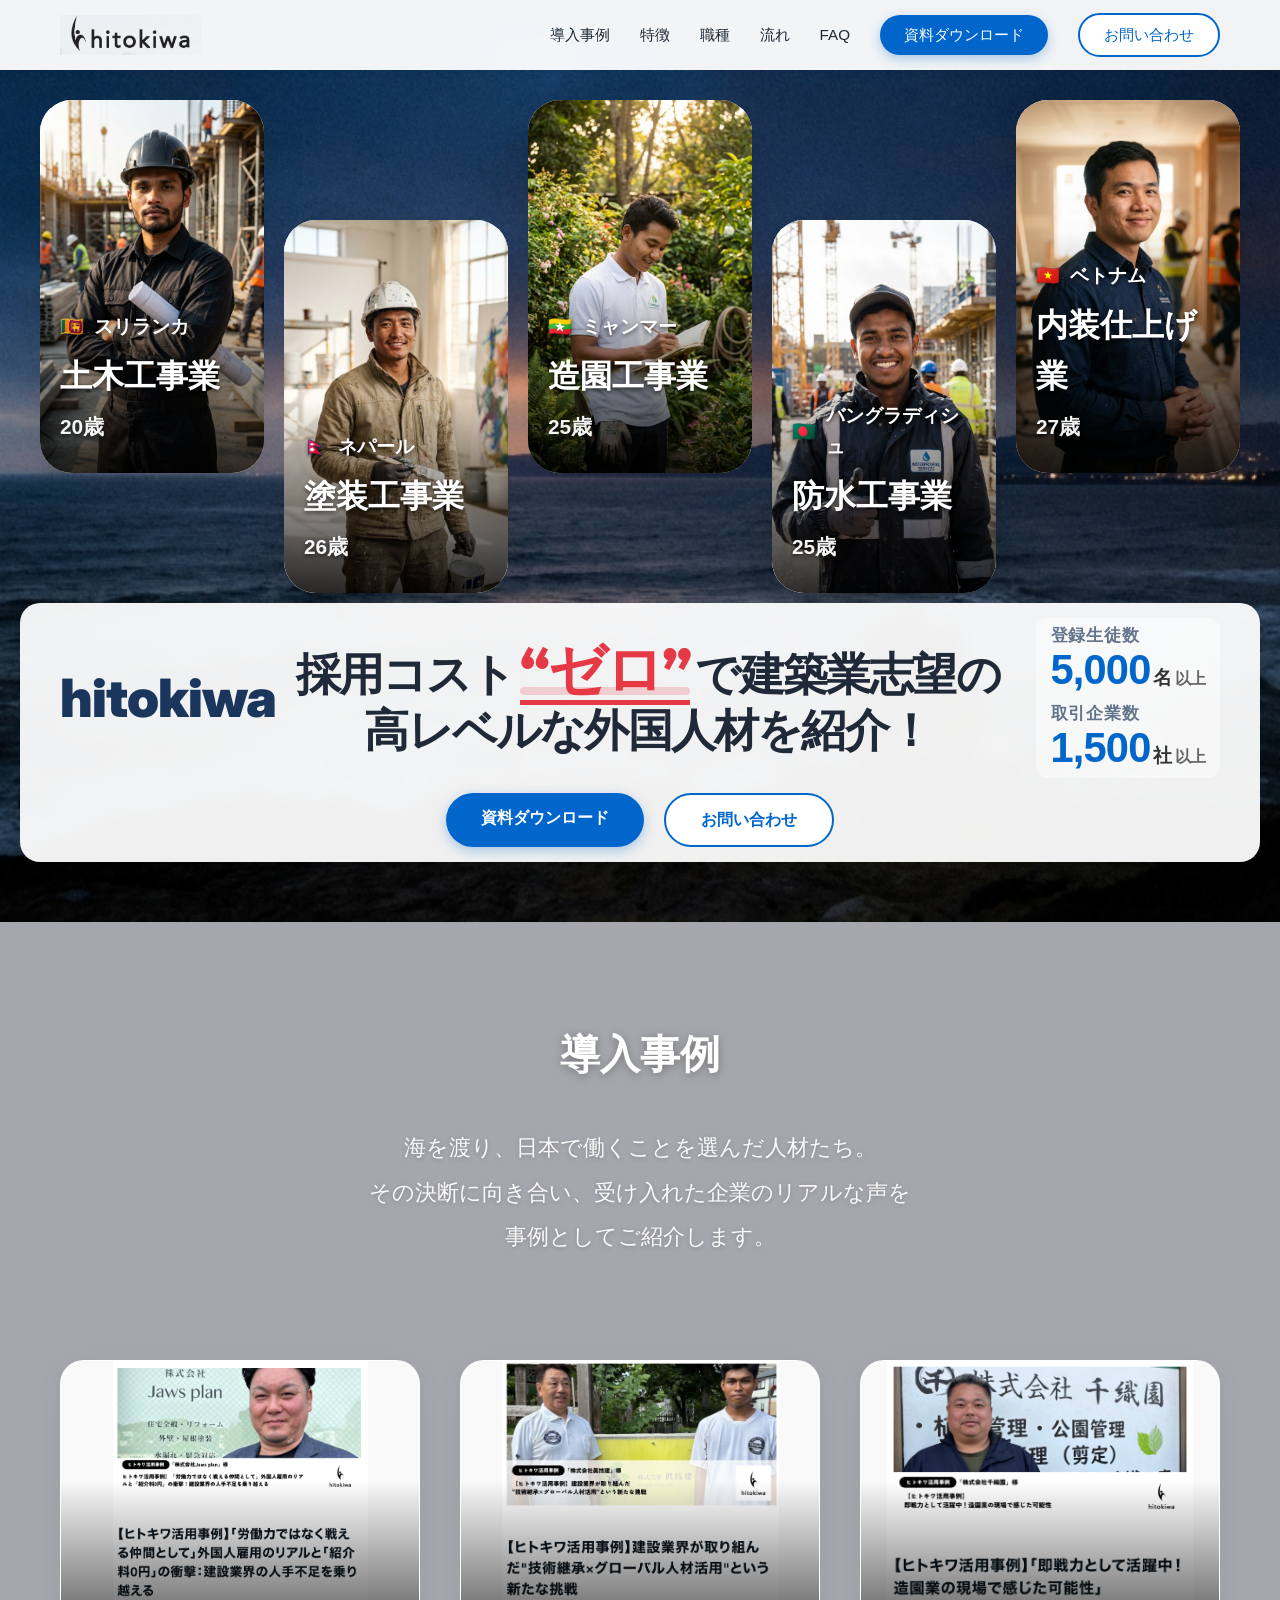
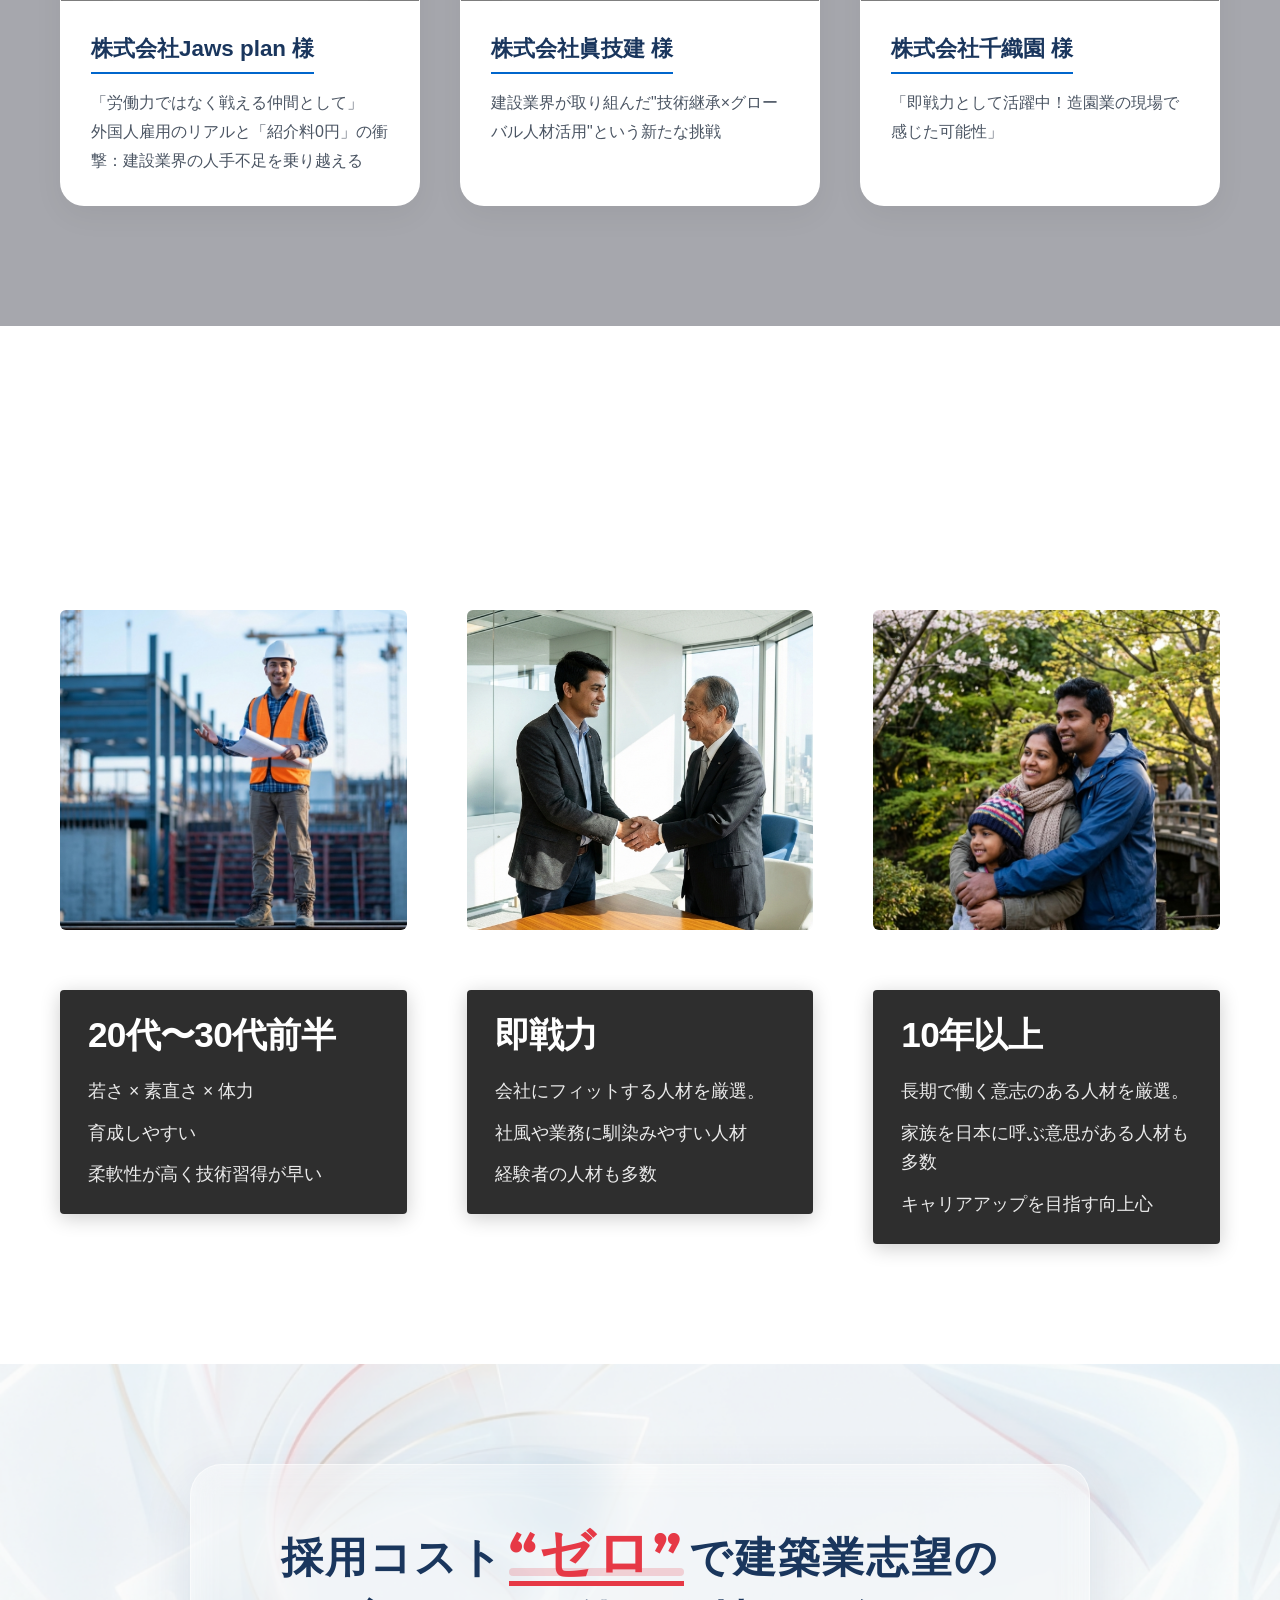
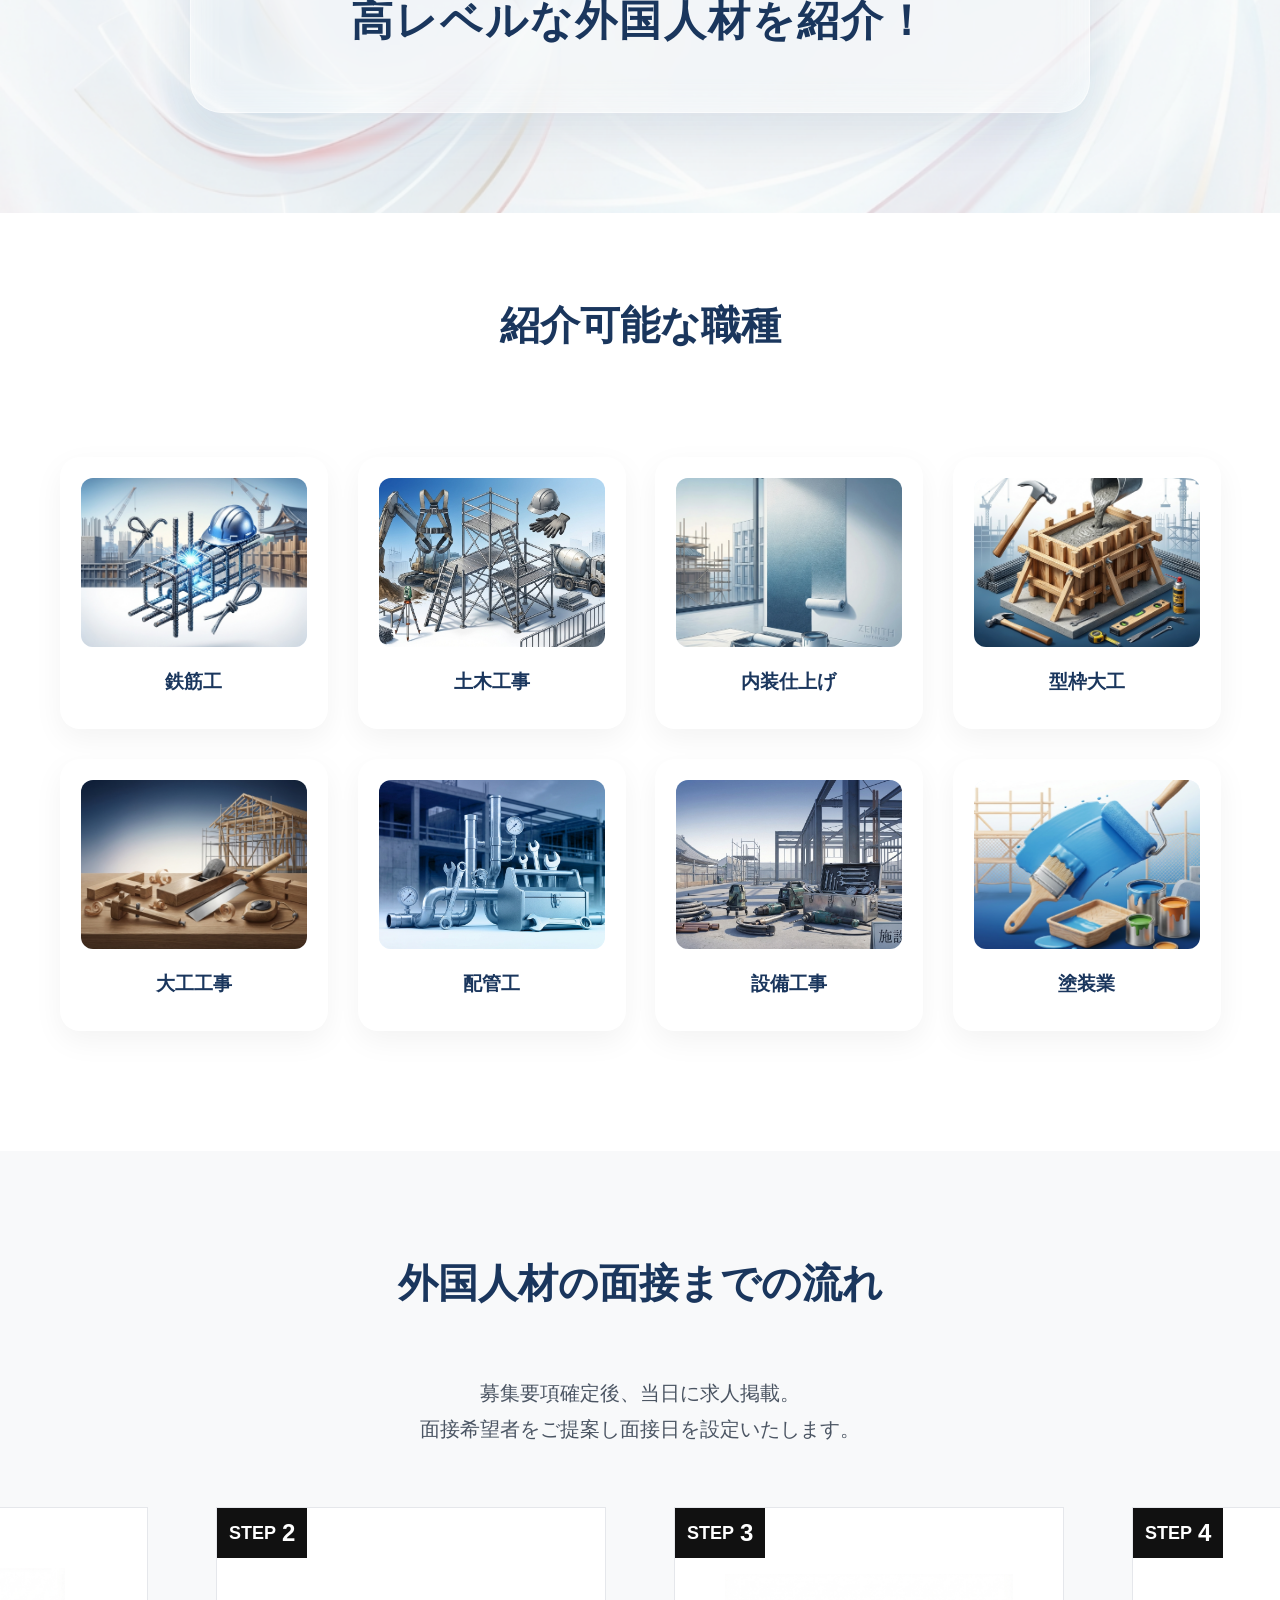
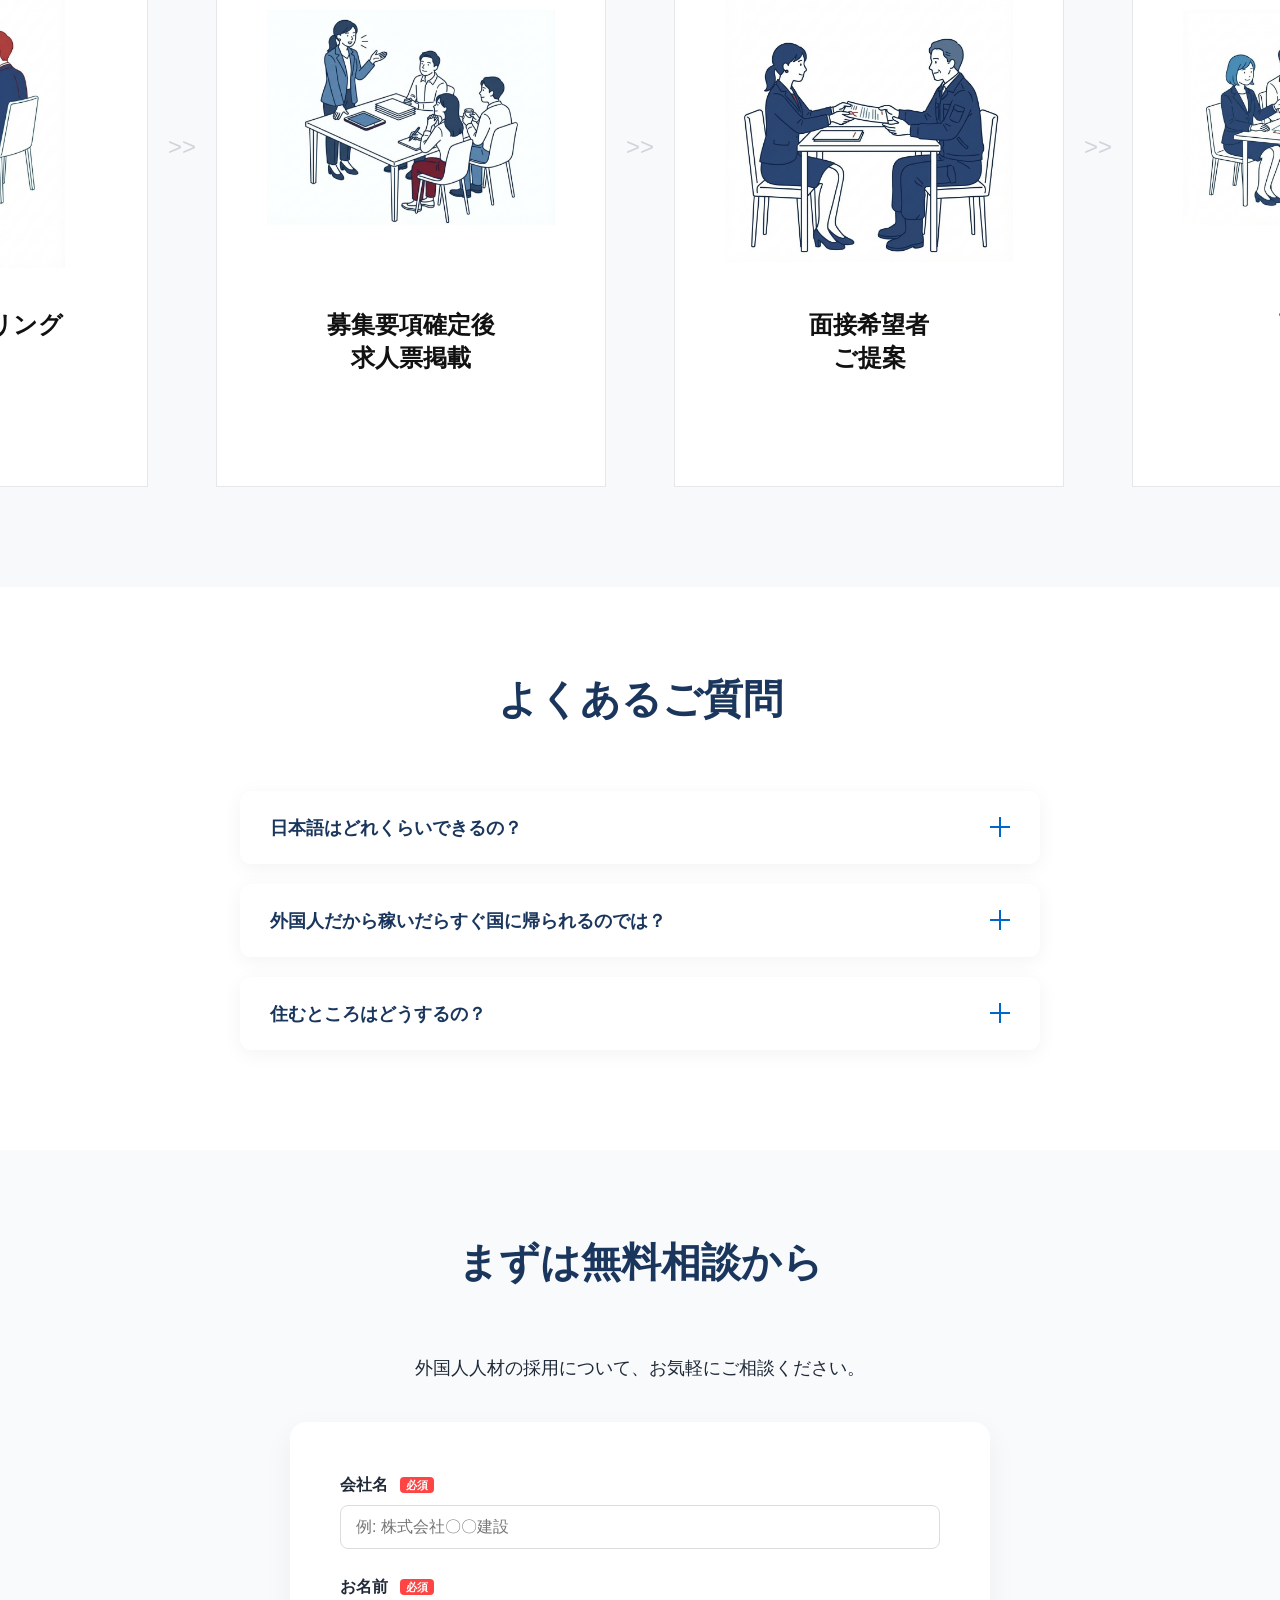
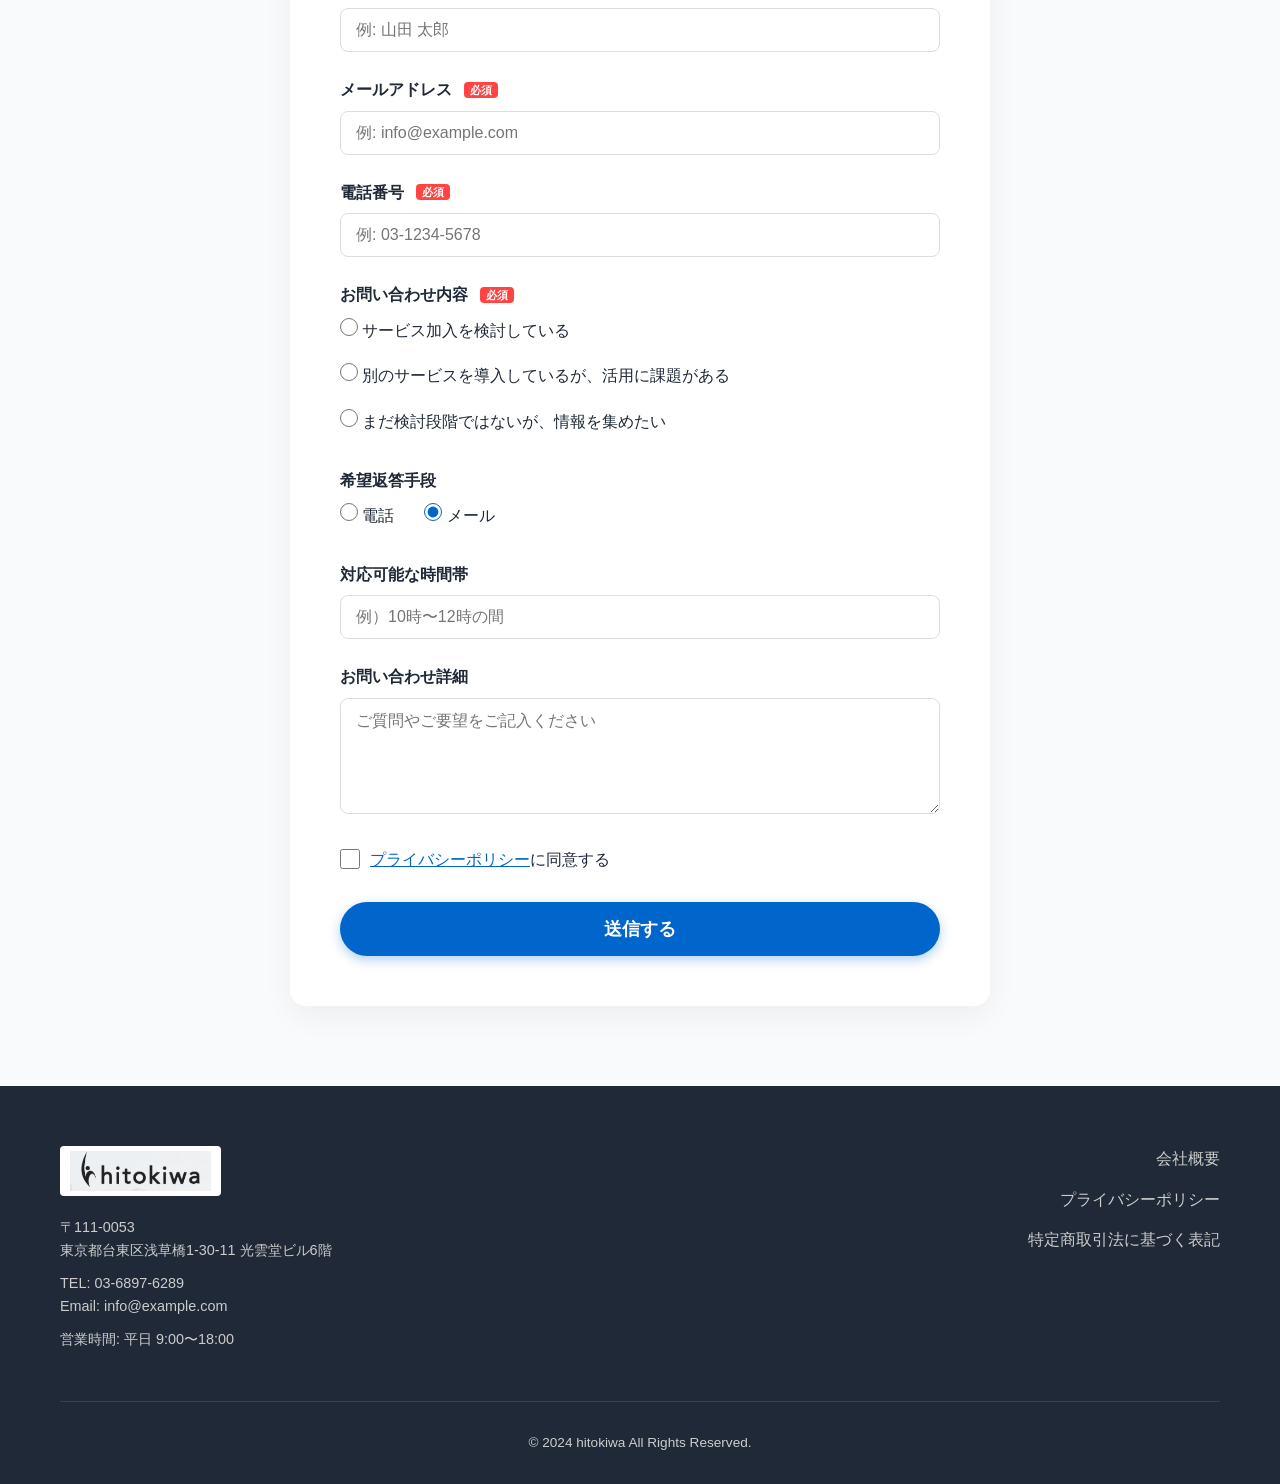
==== commit 2f887503: "フォームバリデーション・reCAPTCHA実装（キー設定待ち）" ====
--- a/index.html
+++ b/index.html
@@ -3,11 +3,14 @@
 
 <head>
     <!-- Google Tag Manager -->
-    <script>(function(w,d,s,l,i){w[l]=w[l]||[];w[l].push({'gtm.start':
-    new Date().getTime(),event:'gtm.js'});var f=d.getElementsByTagName(s)[0],
-    j=d.createElement(s),dl=l!='dataLayer'?'&l='+l:'';j.async=true;j.src=
-    'https://www.googletagmanager.com/gtm.js?id='+i+dl;f.parentNode.insertBefore(j,f);
-    })(window,document,'script','dataLayer','GTM-MGK4F63H');</script>
+    <script>(function (w, d, s, l, i) {
+            w[l] = w[l] || []; w[l].push({
+                'gtm.start':
+                    new Date().getTime(), event: 'gtm.js'
+            }); var f = d.getElementsByTagName(s)[0],
+                j = d.createElement(s), dl = l != 'dataLayer' ? '&l=' + l : ''; j.async = true; j.src =
+                    'https://www.googletagmanager.com/gtm.js?id=' + i + dl; f.parentNode.insertBefore(j, f);
+        })(window, document, 'script', 'dataLayer', 'GTM-MGK4F63H');</script>
     <!-- End Google Tag Manager -->
     <meta charset="UTF-8">
     <meta name="viewport" content="width=device-width, initial-scale=1.0">
@@ -20,12 +23,14 @@
     <link
         href="https://fonts.googleapis.com/css2?family=Inter:wght@400;500;700;900&family=Noto+Sans+JP:wght@400;500;700&family=Outfit:wght@700;800&display=swap"
         rel="stylesheet">
+    <!-- reCAPTCHA v3 -->
+    <script src="https://www.google.com/recaptcha/api.js?render=RECAPTCHA_SITE_KEY" async defer></script>
 </head>
 
 <body>
     <!-- Google Tag Manager (noscript) -->
-    <noscript><iframe src="https://www.googletagmanager.com/ns.html?id=GTM-MGK4F63H"
-    height="0" width="0" style="display:none;visibility:hidden"></iframe></noscript>
+    <noscript><iframe src="https://www.googletagmanager.com/ns.html?id=GTM-MGK4F63H" height="0" width="0"
+            style="display:none;visibility:hidden"></iframe></noscript>
     <!-- End Google Tag Manager (noscript) -->
 
     <!-- Header/Nav (Optional but good for anchor links) -->
@@ -141,6 +146,15 @@
                         </div>
                     </div>
 
+                    <!-- Carousel Indicators (Mobile) -->
+                    <div class="carousel-indicators">
+                        <span class="indicator active" data-index="0"></span>
+                        <span class="indicator" data-index="1"></span>
+                        <span class="indicator" data-index="2"></span>
+                        <span class="indicator" data-index="3"></span>
+                        <span class="indicator" data-index="4"></span>
+                    </div>
+
                     <!-- Hero Text & CTA -->
                     <div class="hero-brand-block animate-on-scroll fade-up" style="transition-delay: 0.3s;">
 
@@ -579,6 +593,7 @@
                         <span class="error-message">プライバシーポリシーへの同意が必要です</span>
                     </div>
                     <div class="form-submit">
+                        <input type="hidden" name="recaptcha_token" id="recaptcha-token">
                         <button type="submit" class="btn btn-primary btn-lg btn-block">送信する</button>
                     </div>
                 </form>
--- a/css/style.css
+++ b/css/style.css
@@ -669,27 +669,106 @@
     border-radius: 50px;
 }
 
+/* Carousel Indicators */
+.carousel-indicators {
+    display: none;
+    justify-content: center;
+    gap: 10px;
+    margin-top: 20px;
+    padding: 10px 0;
+}
+
+.carousel-indicators .indicator {
+    width: 10px;
+    height: 10px;
+    border-radius: 50%;
+    background-color: rgba(0, 102, 204, 0.3);
+    cursor: pointer;
+    transition: all 0.3s ease;
+}
+
+.carousel-indicators .indicator.active {
+    background-color: var(--primary-color);
+    transform: scale(1.2);
+}
+
+.carousel-indicators .indicator:hover {
+    background-color: var(--primary-color);
+}
+
 /* Responsive */
 @media (max-width: 768px) {
     .hero-gallery {
         display: flex;
         overflow-x: auto;
         padding-bottom: 20px;
-        gap: 15px;
+        gap: 20px;
         scroll-snap-type: x mandatory;
-        padding-left: 20px;
-        padding-right: 20px;
+        scroll-behavior: smooth;
+        -webkit-overflow-scrolling: touch;
+        padding-left: calc(50% - 140px);
+        padding-right: calc(50% - 140px);
         justify-content: flex-start;
-        /* Reset justification for scroll */
+        /* Hide scrollbar */
+        scrollbar-width: none;
+        -ms-overflow-style: none;
+    }
+
+    .hero-gallery::-webkit-scrollbar {
+        display: none;
     }
 
     .talent-card-vertical {
         min-width: 280px;
-        /* Fixed width for scroll items */
-        scroll-snap-align: start;
+        flex-shrink: 0;
+        scroll-snap-align: center;
         width: 280px;
-        /* Explicit width */
         aspect-ratio: 3/5;
+        /* Fade-in animation */
+        opacity: 0;
+        animation: fadeInCard 0.5s ease forwards;
+    }
+
+    .talent-card-vertical:nth-child(1) {
+        animation-delay: 0.1s;
+    }
+
+    .talent-card-vertical:nth-child(2) {
+        animation-delay: 0.2s;
+    }
+
+    .talent-card-vertical:nth-child(3) {
+        animation-delay: 0.3s;
+    }
+
+    .talent-card-vertical:nth-child(4) {
+        animation-delay: 0.4s;
+    }
+
+    .talent-card-vertical:nth-child(5) {
+        animation-delay: 0.5s;
+    }
+
+    @keyframes fadeInCard {
+        from {
+            opacity: 0;
+            transform: translateY(20px);
+        }
+
+        to {
+            opacity: 1;
+            transform: translateY(0);
+        }
+    }
+
+    /* Show indicators on mobile */
+    .carousel-indicators {
+        display: flex;
+    }
+
+    /* Remove stagger effect on mobile */
+    .hero-gallery .talent-card-vertical:nth-child(even) {
+        margin-top: 0;
     }
 
     .hero-stats-row {
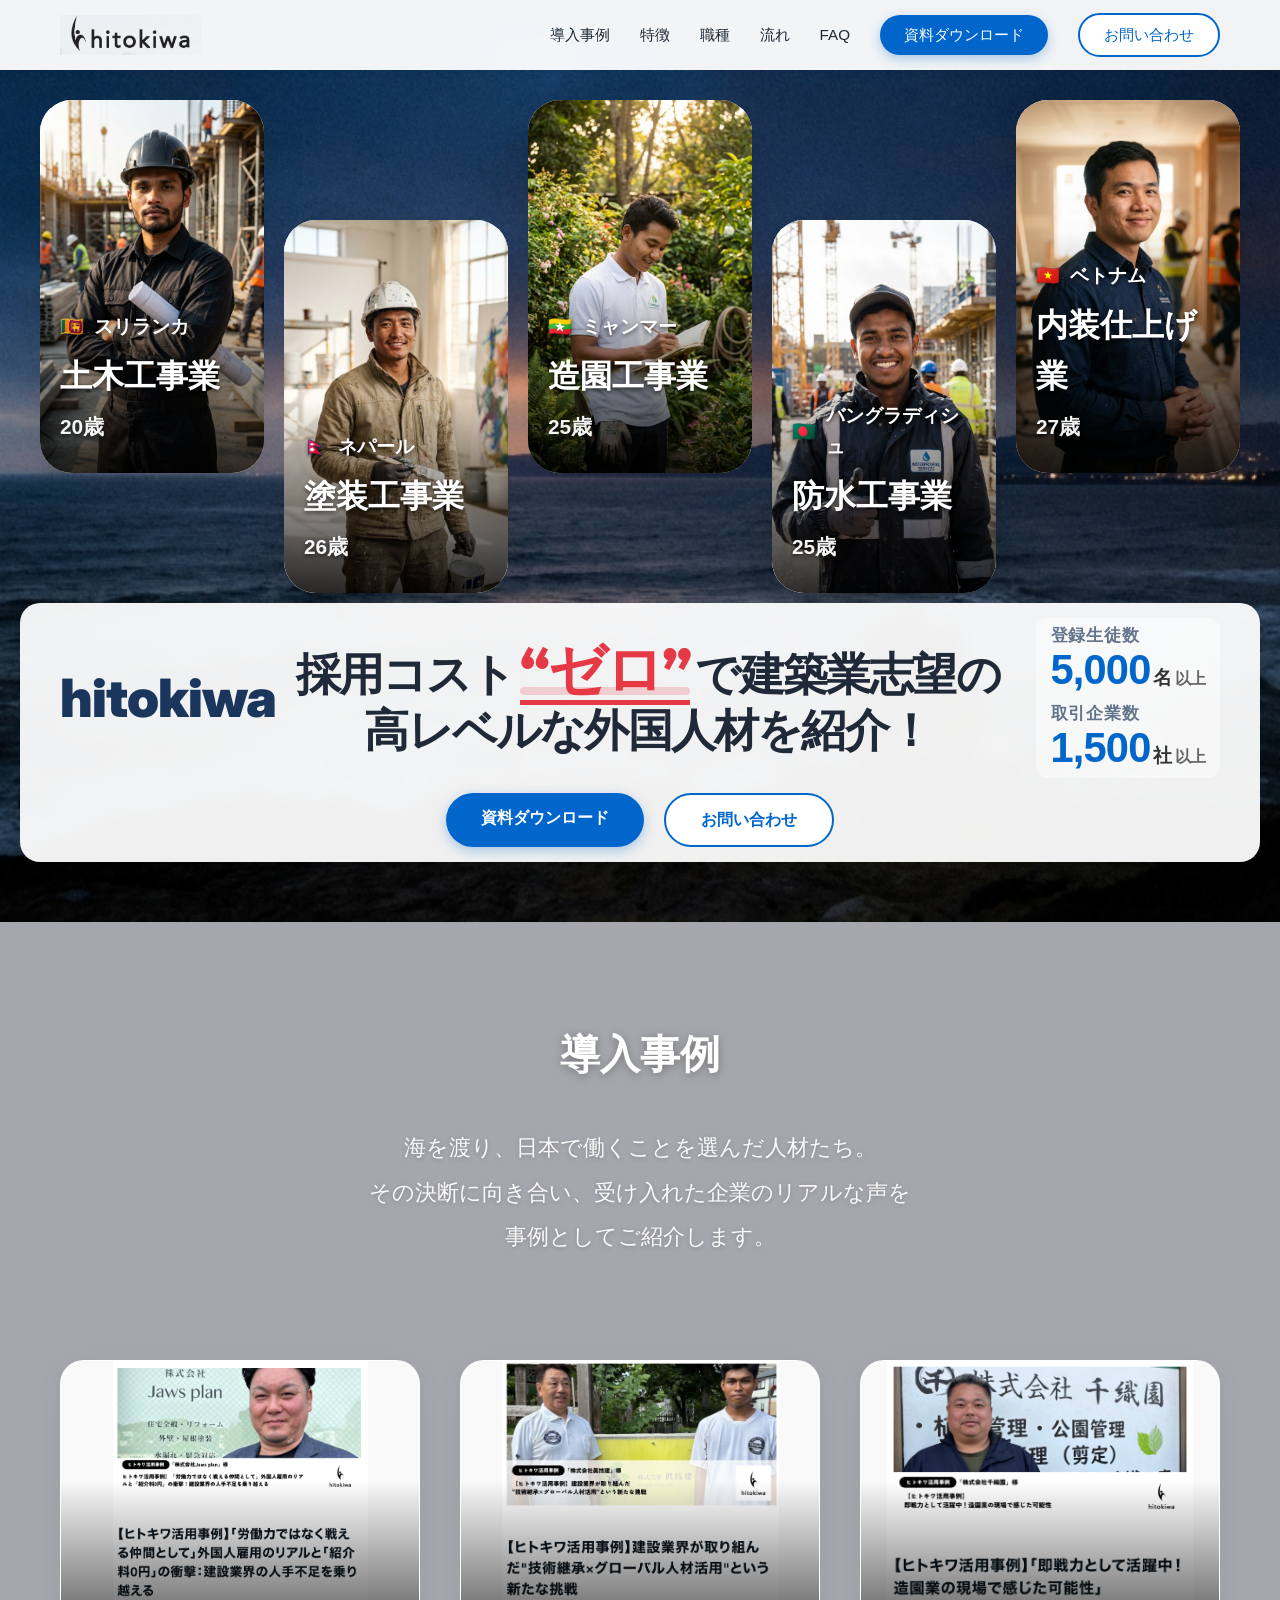
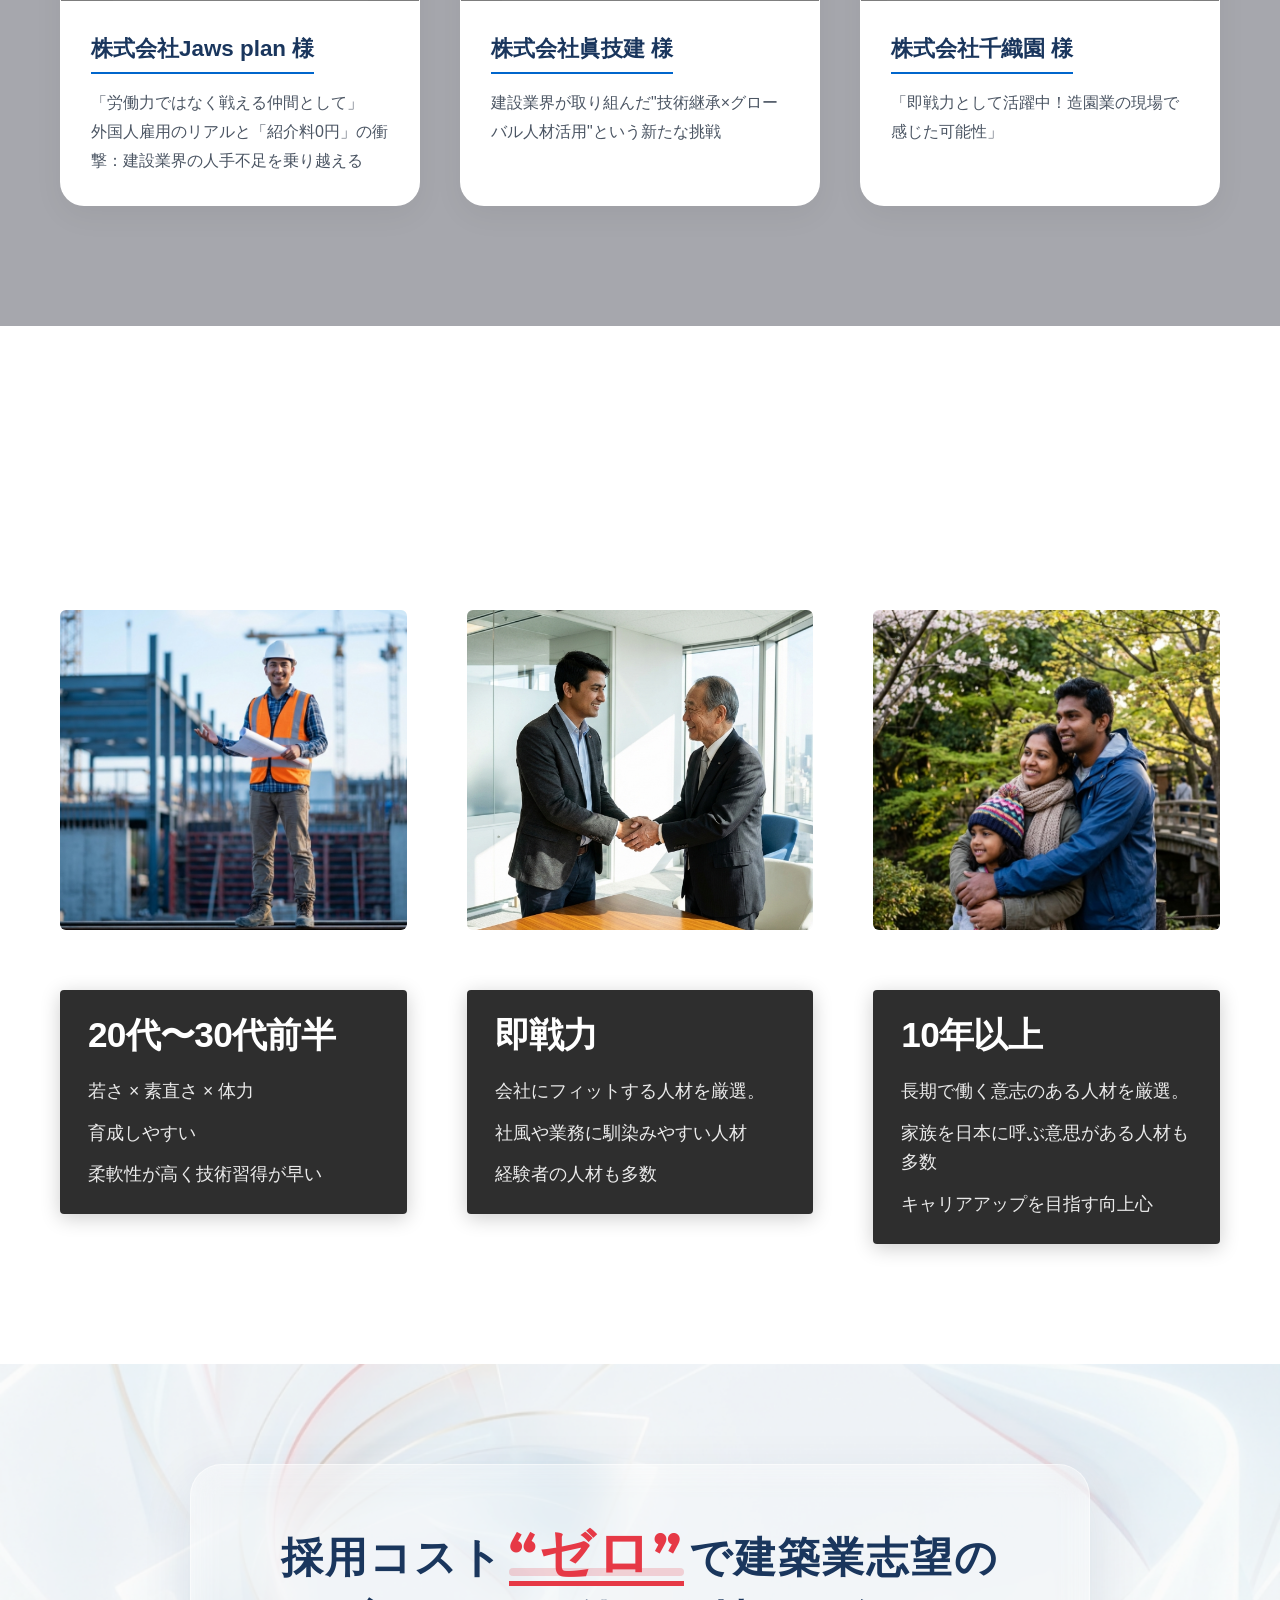
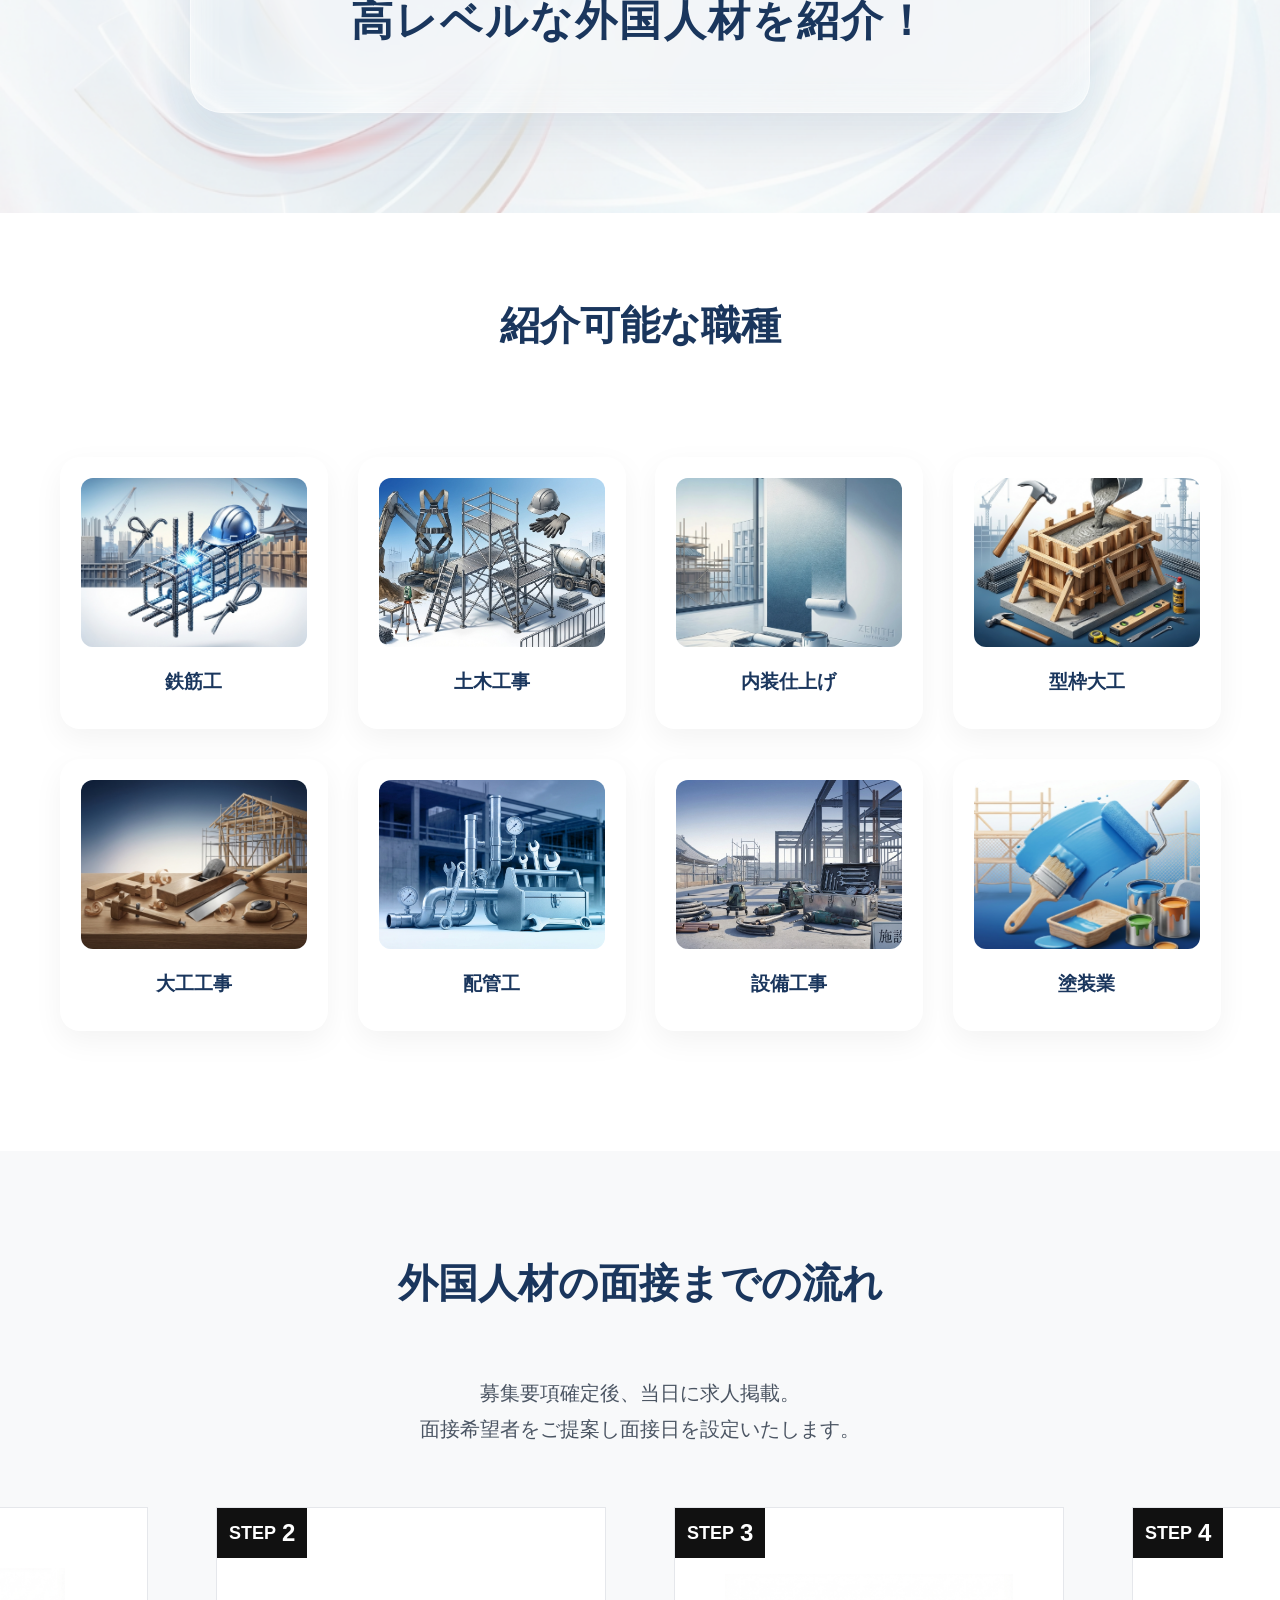
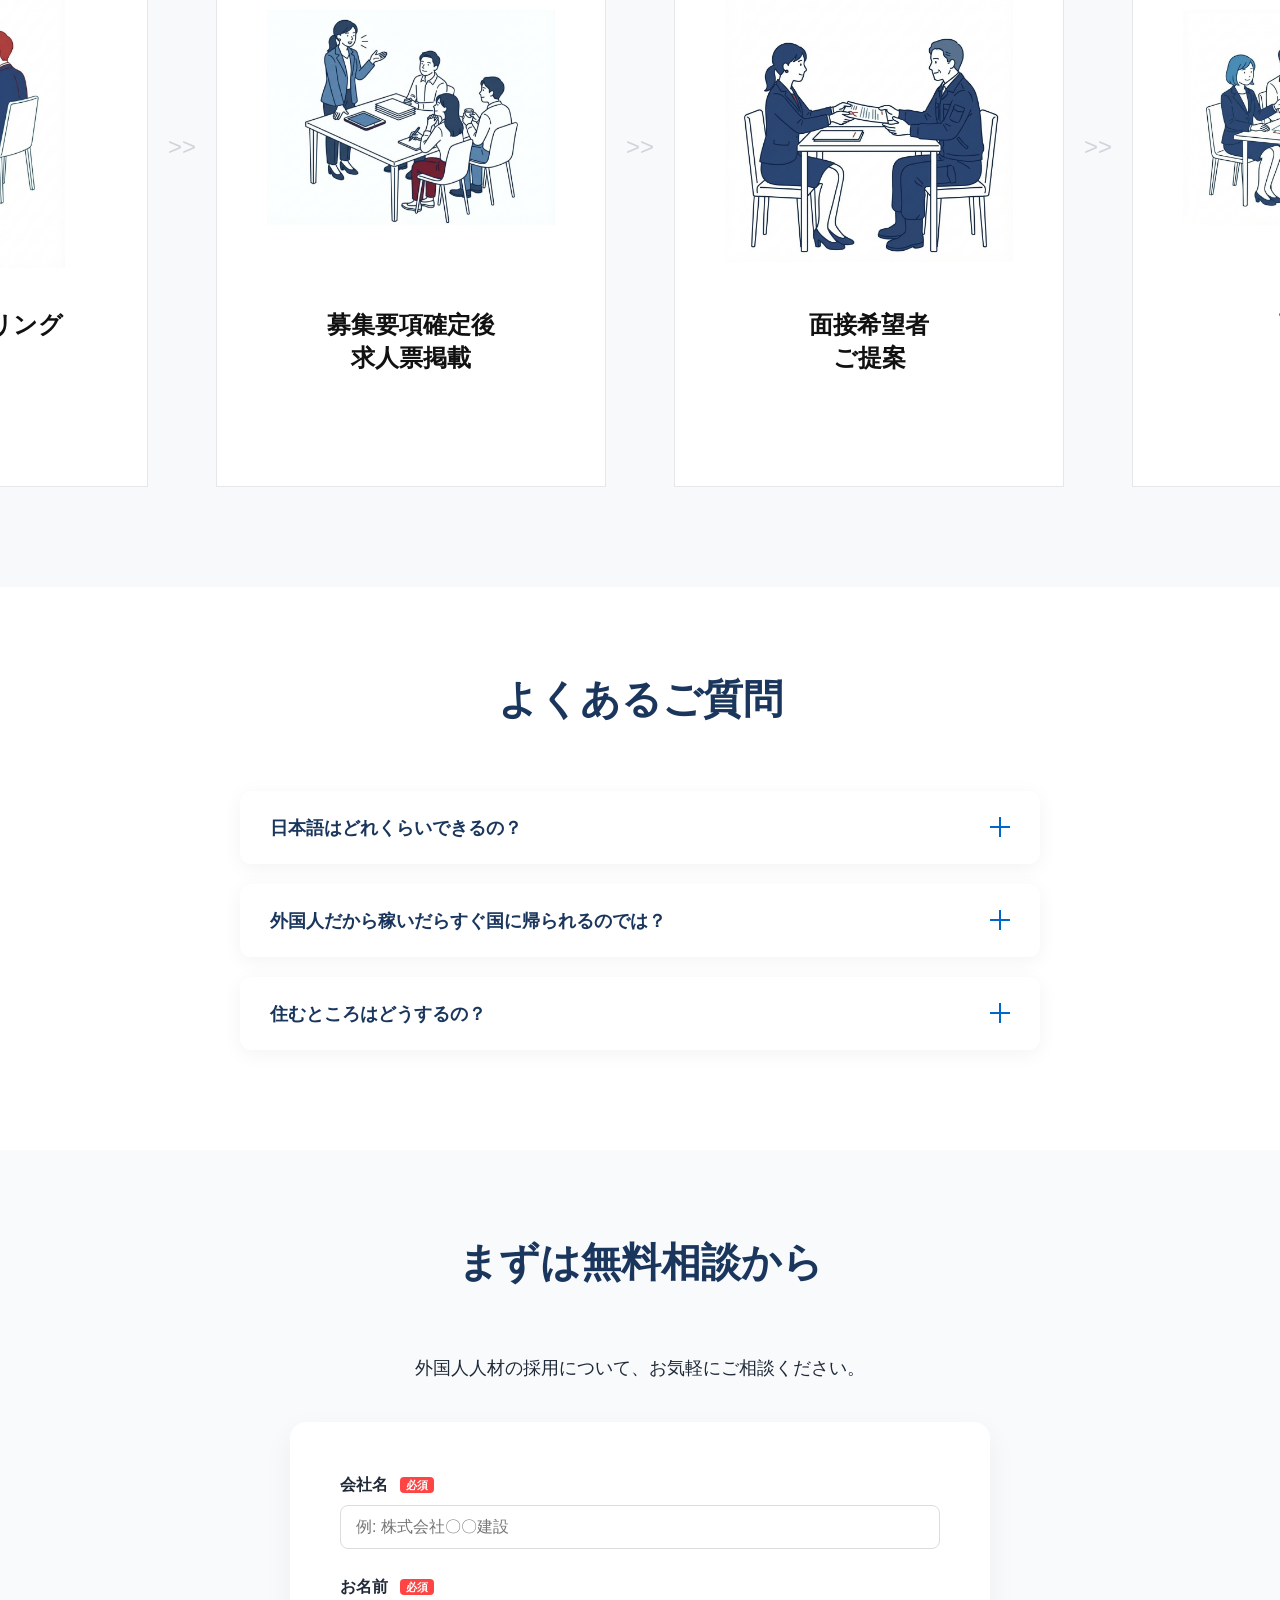
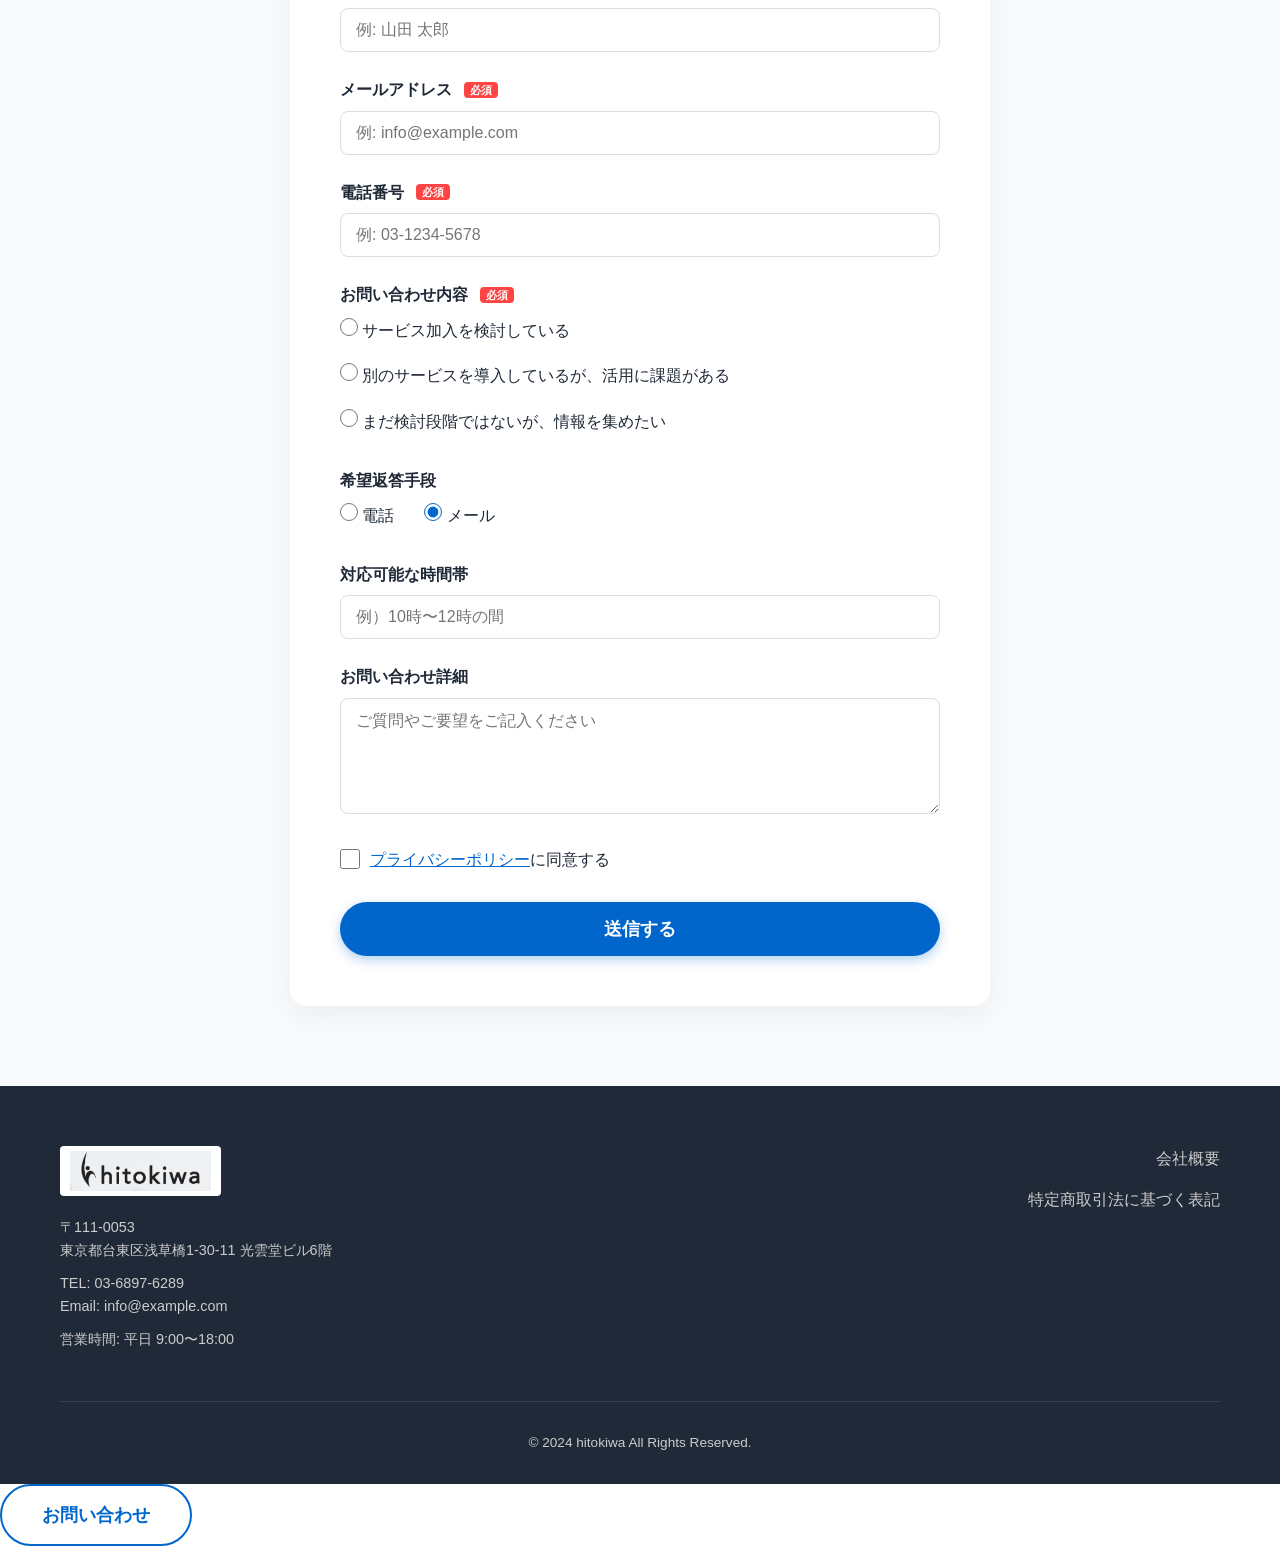
==== commit cedd325f: "LP修正" ====
--- a/index.html
+++ b/index.html
@@ -409,7 +409,7 @@
             <div class="container">
                 <h2 class="section-title">外国人材の面接までの流れ</h2>
                 <div class="flow-lead">
-                    <p>募集要項確定後、<span class="weight-extra"></span>当日</span>に求人掲載。<br>面接希望者をご提案し面接日を設定いたします。</p>
+                    <p>募集要項確定後、<span class="weight-extra">当日</span>に求人掲載。<br>面接希望者をご提案し面接日を設定いたします。</p>
                 </div>
 
                 <div class="flow-horizontal">
@@ -512,10 +512,6 @@
                 </div>
             </div>
         </section>
-        </div>
-        </div>
-        </div>
-        </div>
         </section>
 
         <!-- 7. Contact Section -->
@@ -615,7 +611,6 @@
                 <div class="footer-links">
                     <ul>
                         <li><a href="#">会社概要</a></li>
-                        <li><a href="#">プライバシーポリシー</a></li>
                         <li><a href="#">特定商取引法に基づく表記</a></li>
                     </ul>
                 </div>
@@ -627,6 +622,9 @@
     </footer>
 
     <script src="js/main.js"></script>
+    <a href="#contact" class="btn btn-secondary btn-lg mobile-fixed-contact">
+        お問い合わせ
+    </a>
 </body>
 
 </html>
--- a/css/style.css
+++ b/css/style.css
@@ -1725,6 +1725,17 @@
         display: none;
     }
 
+    .site-header {
+        position: fixed;
+        top: 0;
+        height: auto;
+        min-height: 56px;
+        padding-top: 8px;
+        padding-bottom: 8px;
+        display: flex;
+        align-items: center;
+    }
+
     .hamburger {
         display: block;
     }
@@ -2369,4 +2380,43 @@
         flex-direction: row;
         gap: 20px;
     }
+}
+
+@media (max-width: 768px) {
+    .mobile-fixed-contact {
+        box-sizing: border-box;
+
+        display: flex;
+        align-items: center;
+        justify-content: center;
+
+        position: fixed;
+        bottom: calc(16px + env(safe-area-inset-bottom));
+
+        left: 50%;
+        transform: translateX(calc(-50% - 12px));
+        width: calc(100vw - 32px);
+
+        opacity: 1 !important;
+        visibility: visible !important;
+
+        height: 56px;
+        background: #1f3cff;
+        color: #fff;
+        border-radius: 12px;
+
+        z-index: 9999;
+        box-shadow: 0 8px 20px rgba(0, 0, 0, .25);
+    }
+}
+
+/* 改行制御 */
+.sp-only {
+    display: none;
+}
+
+@media (max-width: 768px) {
+    .sp-only {
+        display: inline;
+    }
 }
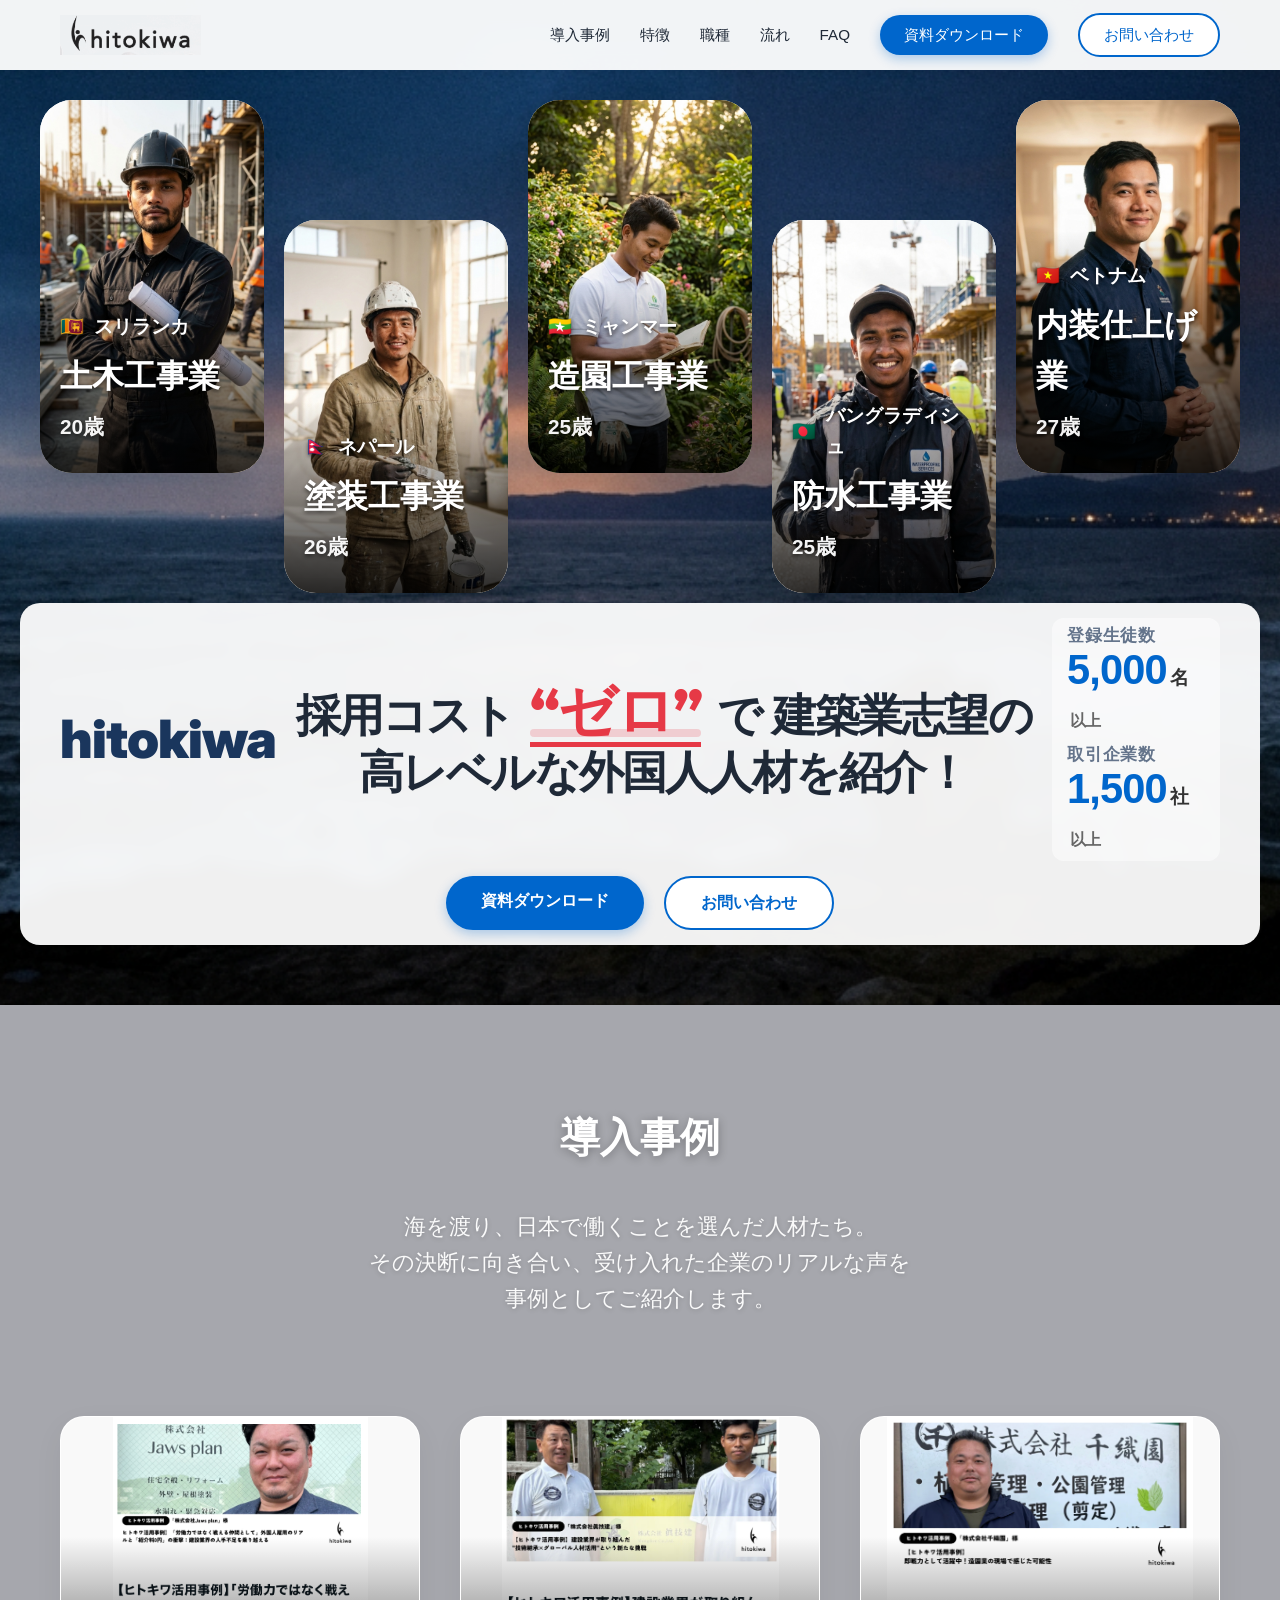
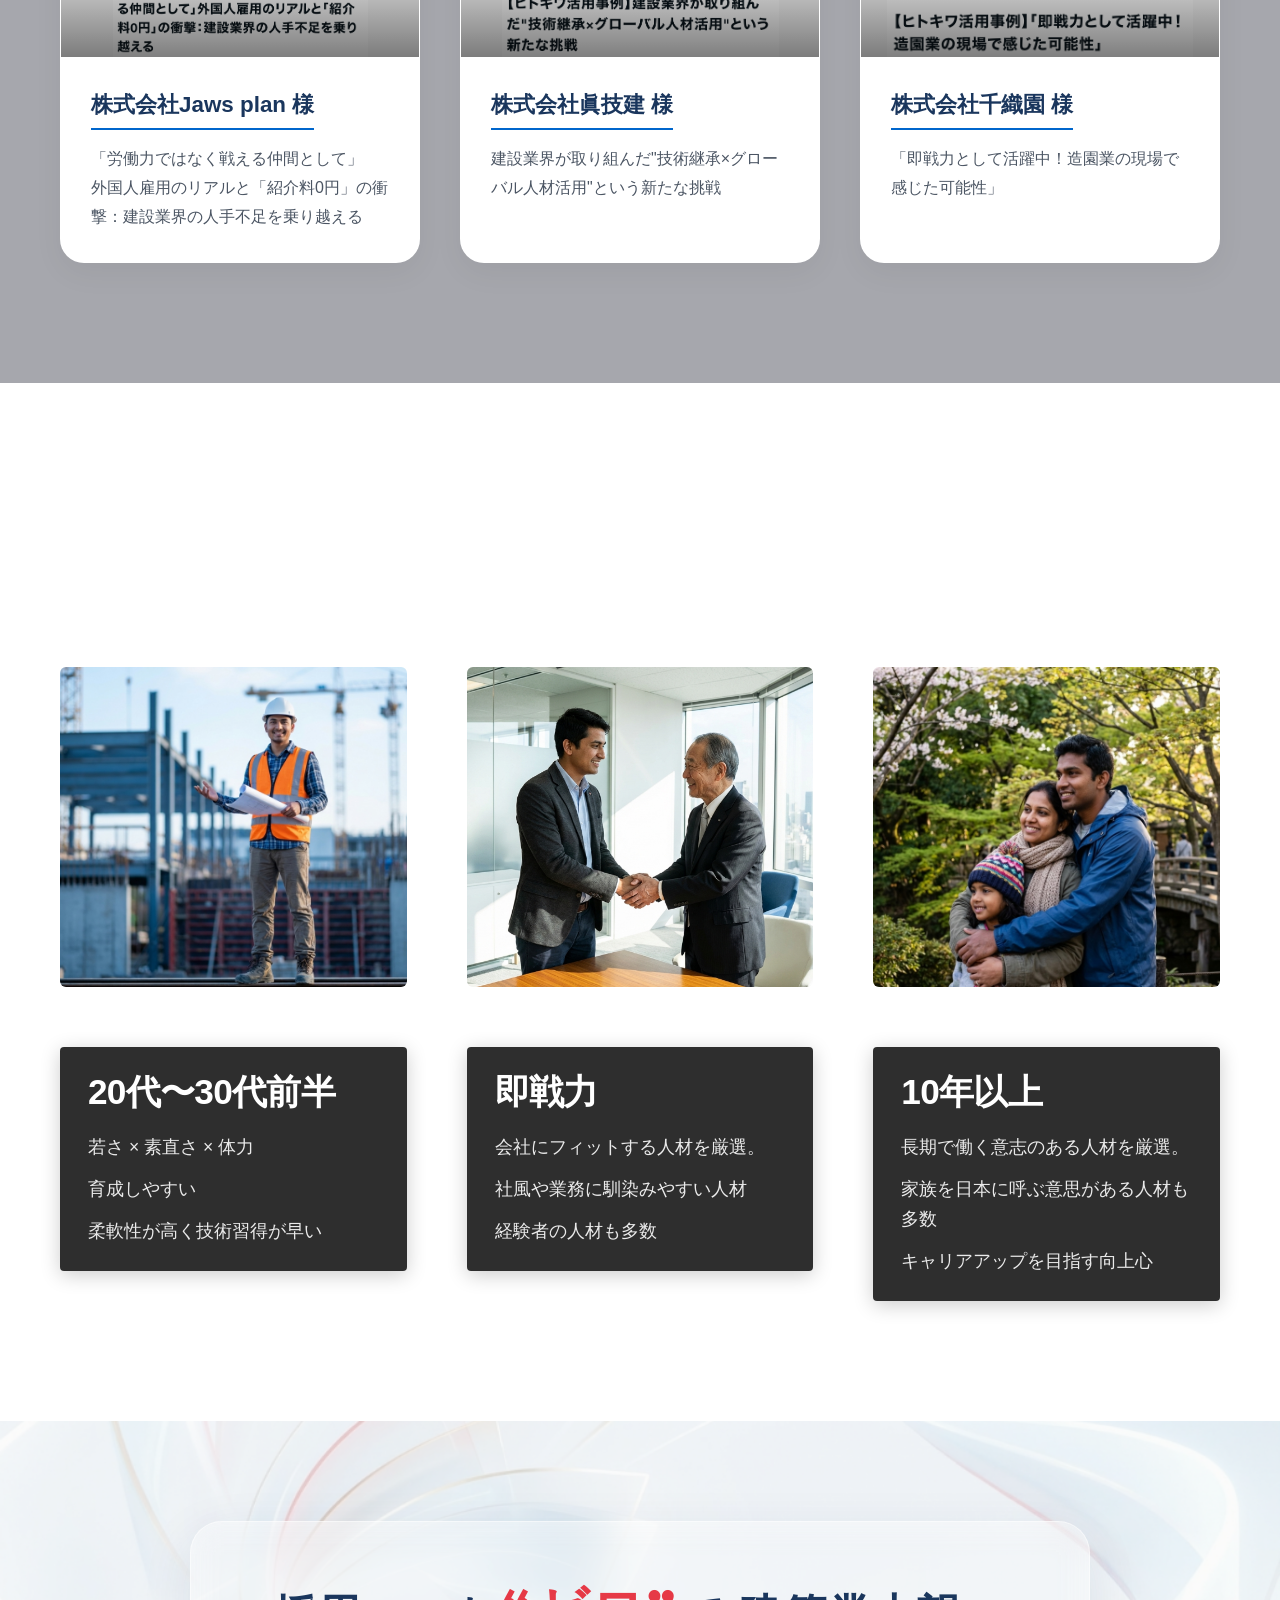
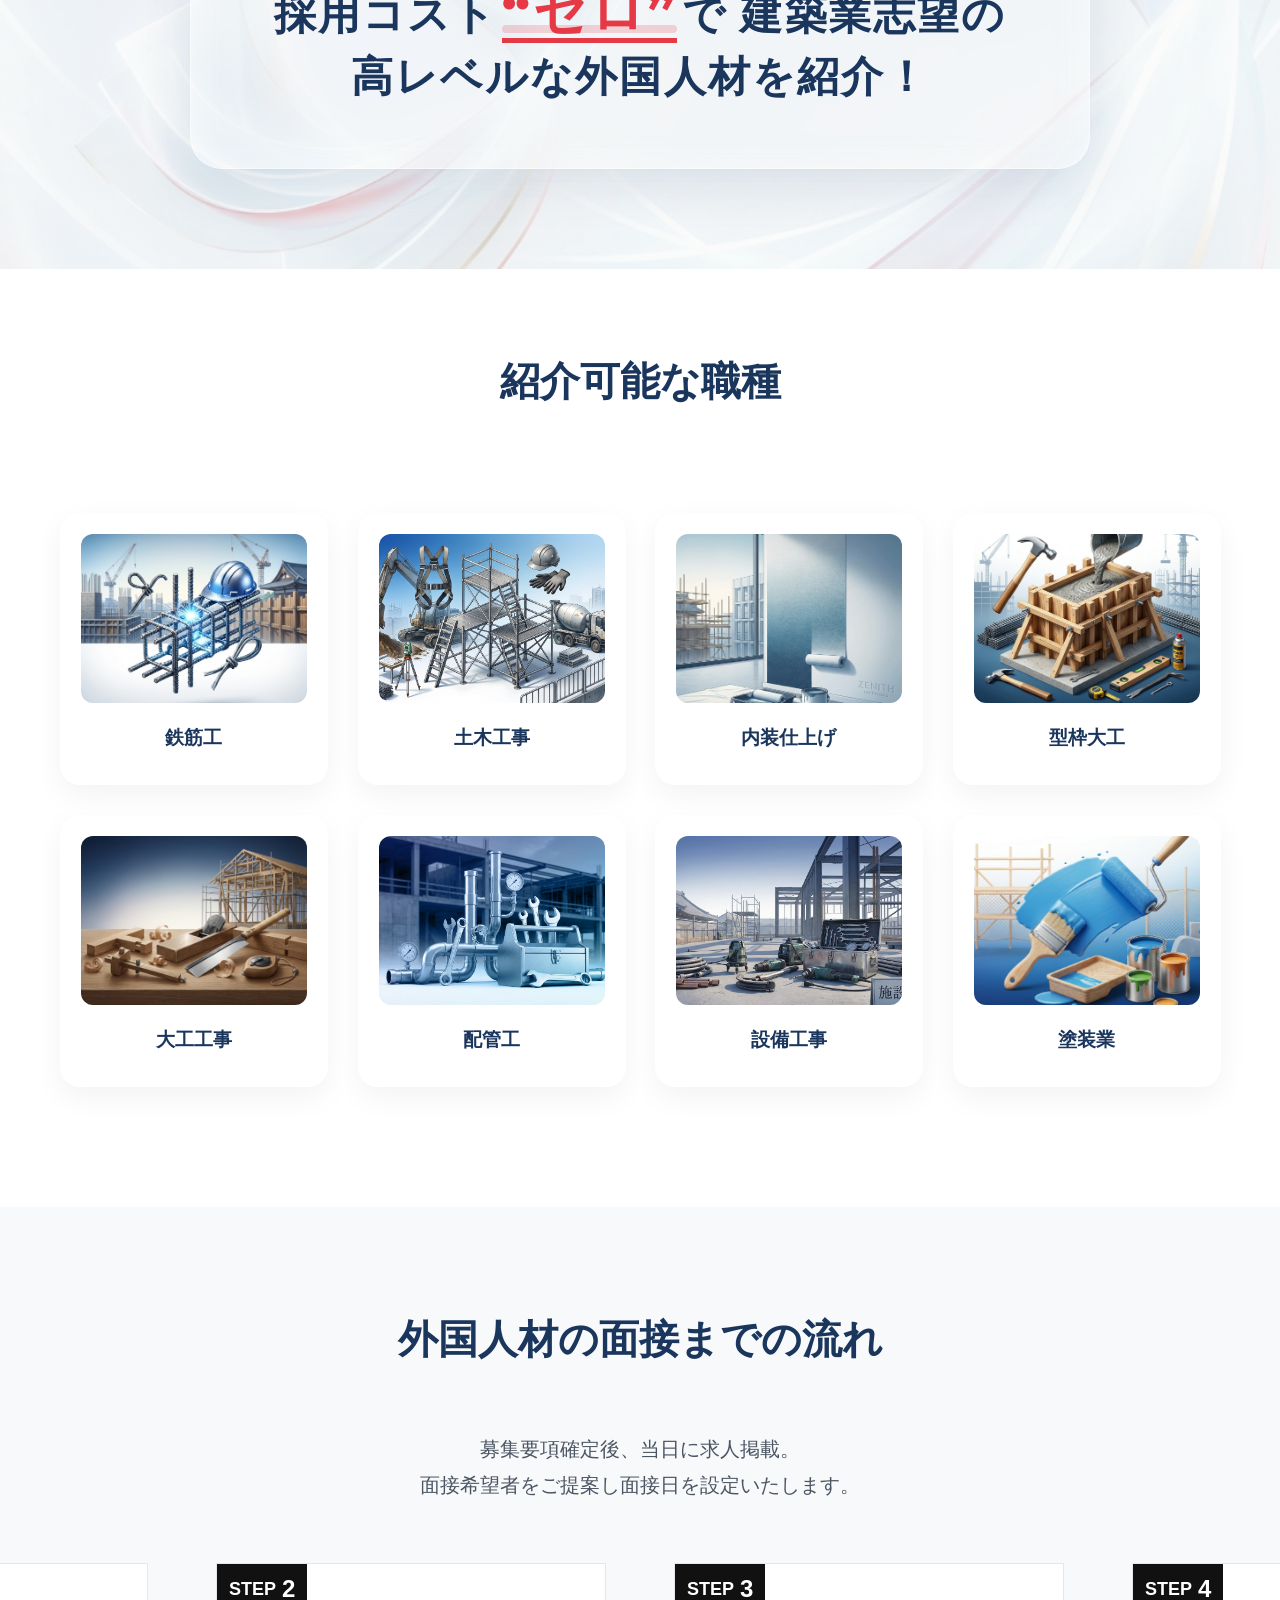
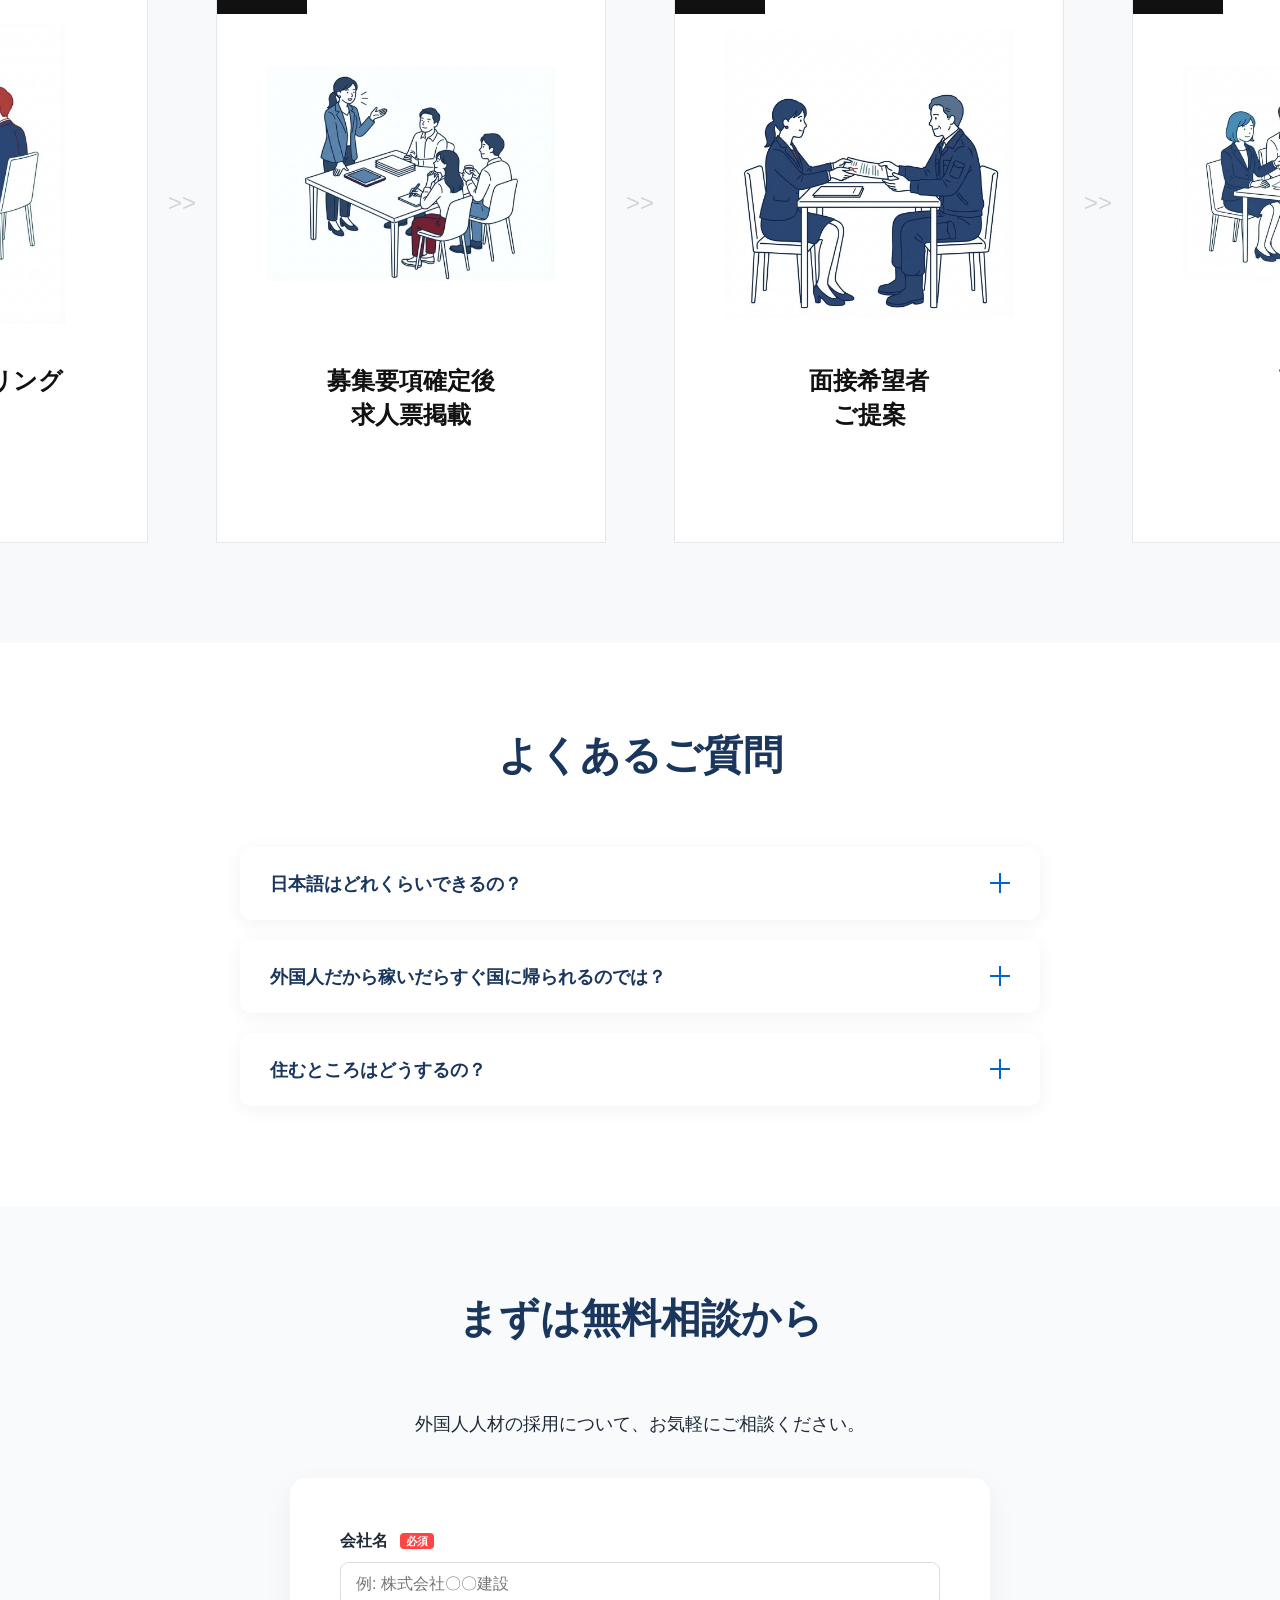
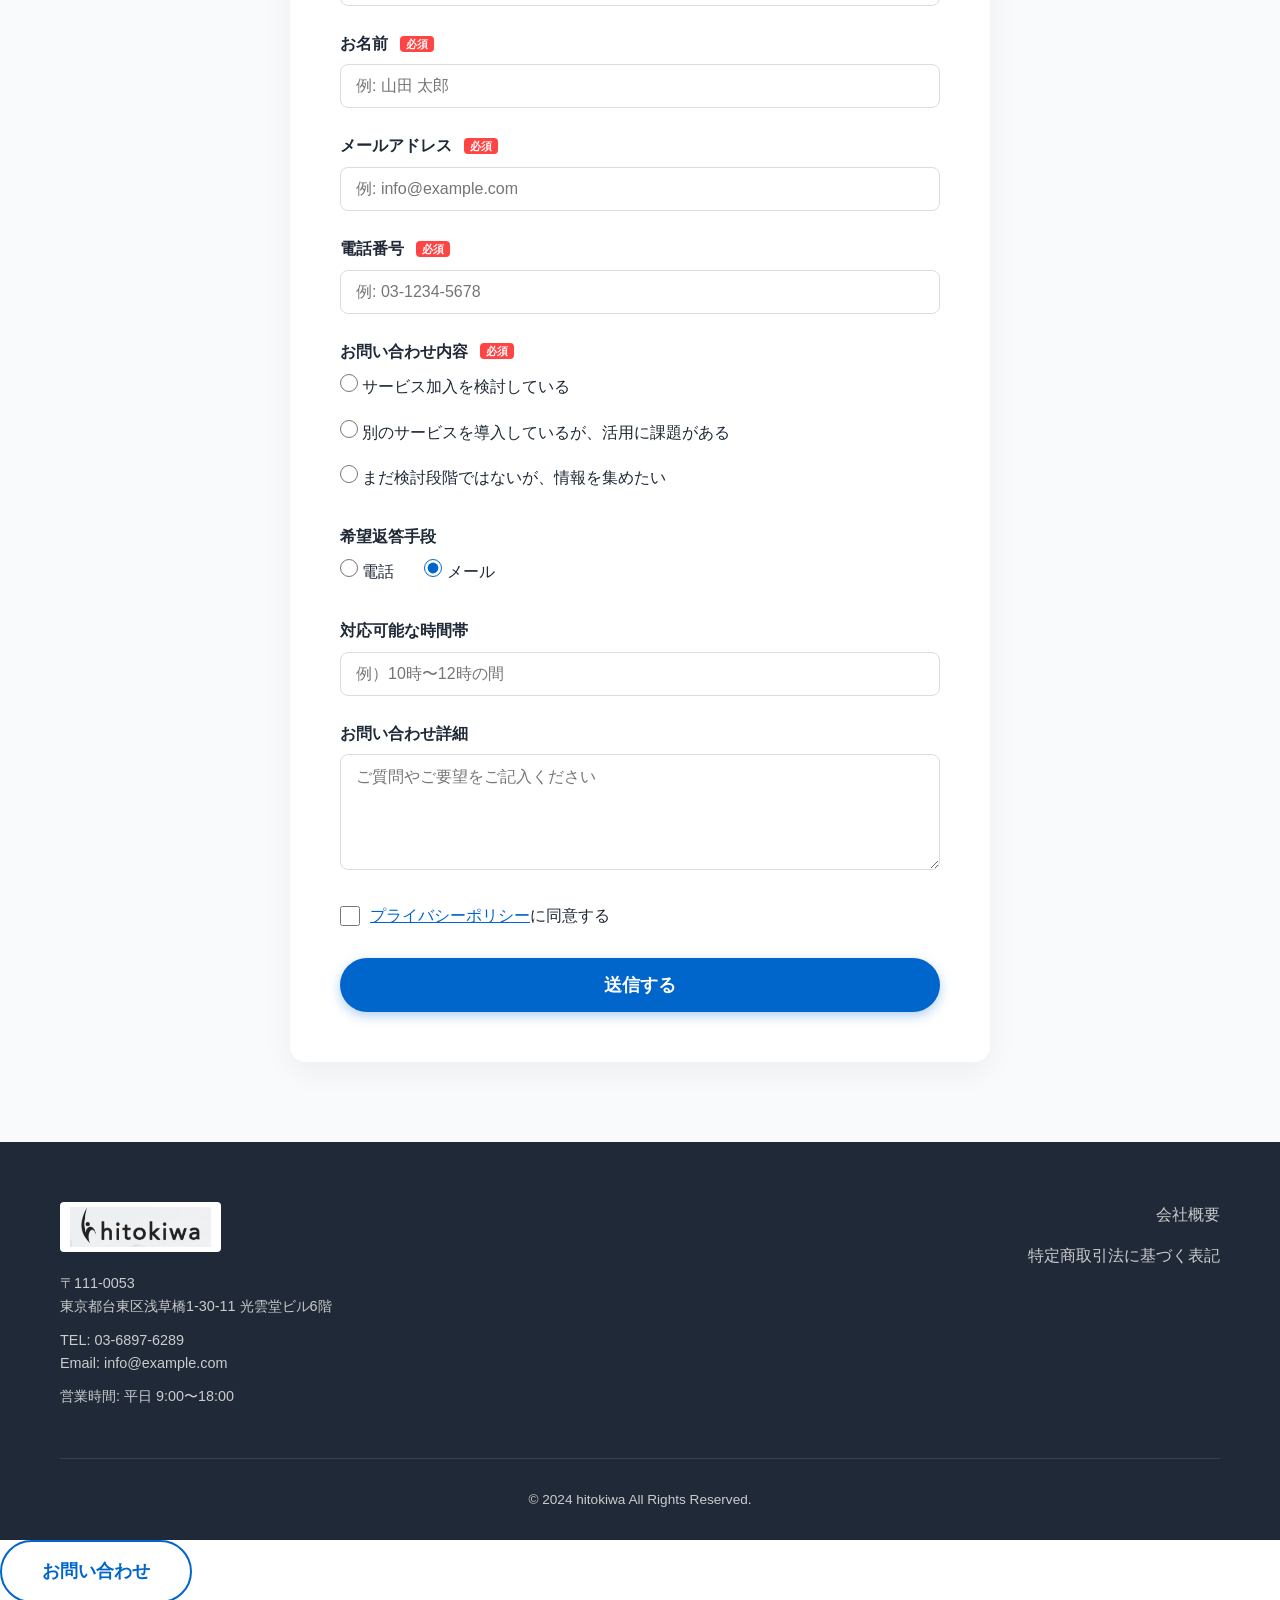
==== commit 17337382: "変更内容を書く" ====
--- a/index.html
+++ b/index.html
@@ -168,9 +168,14 @@
                             <!-- Center: Main Catchphrase -->
                             <div class="hero-col-center">
                                 <p class="hero-catch-center">
-                                    採用コスト<span class="highlight-zero">“ゼロ”</span>で建築業志望の<br>
-                                    高レベルな外国人材を紹介！
+                                    採用コスト <span class="highlight-zero">“ゼロ”</span> で
+                                    <br class="sp-only">
+                                    建築業志望の
+                                    <br class="pc-only">
+                                    <br class="sp-only">
+                                    高レベルな外国人人材を紹介！
                                 </p>
+
                             </div>
 
                             <!-- Right: Stats -->
@@ -178,13 +183,21 @@
                                 <div class="hero-main-stats">
                                     <div class="main-stat-item">
                                         <div class="main-stat-label">登録生徒数</div>
-                                        <div class="main-stat-value">5,000<span class="main-stat-unit">名</span><span
-                                                class="stat-suffix">以上</span></div>
+                                        <div class="main-stat-value">
+                                            <span class="stat-inline">
+                                                5,000<span class="main-stat-unit">名</span><span
+                                                    class="stat-suffix">以上</span>
+                                        </div>
                                     </div>
                                     <div class="main-stat-item">
                                         <div class="main-stat-label">取引企業数</div>
-                                        <div class="main-stat-value">1,500<span class="main-stat-unit">社</span><span
-                                                class="stat-suffix">以上</span></div>
+                                        <div class="main-stat-value">
+                                            <span class="stat-inline">
+                                                1,500<span class="main-stat-unit">社</span><span
+                                                    class="stat-suffix">以上</span>
+                                            </span>
+                                        </div>
+
                                     </div>
                                 </div>
                             </div>
@@ -212,9 +225,25 @@
             <div class="container">
                 <h2 class="section-title animate-on-scroll fade-up">導入事例</h2>
                 <div class="section-lead-narrative animate-on-scroll fade-up" style="transition-delay: 0.1s;">
-                    海を渡り、日本で働くことを選んだ人材たち。<br>
-                    その決断に向き合い、受け入れた企業のリアルな声を<br>
-                    事例としてご紹介します。
+                    <p class="lead-line">
+                        海を渡り、日本で働くことを選んだ人材たち。
+                    </p>
+
+                    <p class="lead-line pc-only">
+                        その決断に向き合い、受け入れた企業のリアルな声を
+                    </p>
+
+                    <p class="lead-line sp-only">
+                        その決断に向き合い、受け入れた
+                    </p>
+
+                    <p class="lead-line sp-only">
+                        企業のリアルな声を
+                    </p>
+
+                    <p class="lead-line">
+                        事例としてご紹介します。
+                    </p>
                 </div>
                 <div class="cases-grid">
                     <!-- Case 1 -->
@@ -248,8 +277,25 @@
         <!-- 2. Features Section (Wanted Talent) -->
         <section id="features" class="section features">
             <div class="container">
-                <h2 class="section-title animate-on-scroll fade-up">建築業界が求める<br class="sp-only">理想の人材をご紹介</h2>
+                <h2 class="section-title animate-on-scroll fade-up">
+
+                    <!-- PC版（変更しない） -->
+                    <span class="pc-only">
+                        建築業界が求める理想の人材をご紹介
+                    </span>
+
+                    <!-- スマホ版（指定どおり） -->
+                    <span class="sp-only">
+                        建築業界が<br>
+                        求める<br>
+                        理想の人材を<br>
+                        ご紹介
+                    </span>
+
+                </h2>
+
                 <div class="features-grid">
+
                     <!-- Feature 1 -->
                     <div class="feature-card feature-young animate-on-scroll slide-left"
                         style="transition-delay: 0.2s;">
@@ -304,9 +350,15 @@
             <div class="container">
                 <div class="zero-cost-wrapper">
                     <h2 class="zero-cost-title">
-                        採用コスト<span class="highlight-zero">“ゼロ”</span>で建築業志望の<br>
-                        高レベルな外国人材を紹介！
+                        採用コスト<span class="highlight-zero">“ゼロ”</span>で
+                        <br class="sp-only">
+                        建築業志望の
+                        <br>
+                        <span class="no-break">
+                            高レベルな外国人材を紹介！
+                        </span>
                     </h2>
+
                 </div>
             </div>
         </section>
--- a/css/style.css
+++ b/css/style.css
@@ -2410,13 +2410,55 @@
     }
 }
 
-/* 改行制御 */
 .sp-only {
     display: none;
 }
 
 @media (max-width: 768px) {
+    .pc-only {
+        display: none;
+    }
+
     .sp-only {
         display: inline;
     }
+}
+
+@media (max-width: 768px) {
+    .stat-inline {
+        display: inline-block;
+        white-space: nowrap;
+    }
+}
+
+.no-break {
+    white-space: nowrap;
+}
+
+/* PC / SP 切り替え */
+.sp-only {
+    display: none;
+}
+
+.pc-only {
+    display: block;
+}
+
+@media (max-width: 768px) {
+    .sp-only {
+        display: block;
+    }
+
+    .pc-only {
+        display: none;
+    }
+}
+
+/* 見た目を揃える */
+.section-lead-narrative {
+    line-height: 1.6;
+}
+
+.section-lead-narrative .lead-line {
+    margin: 0;
 }
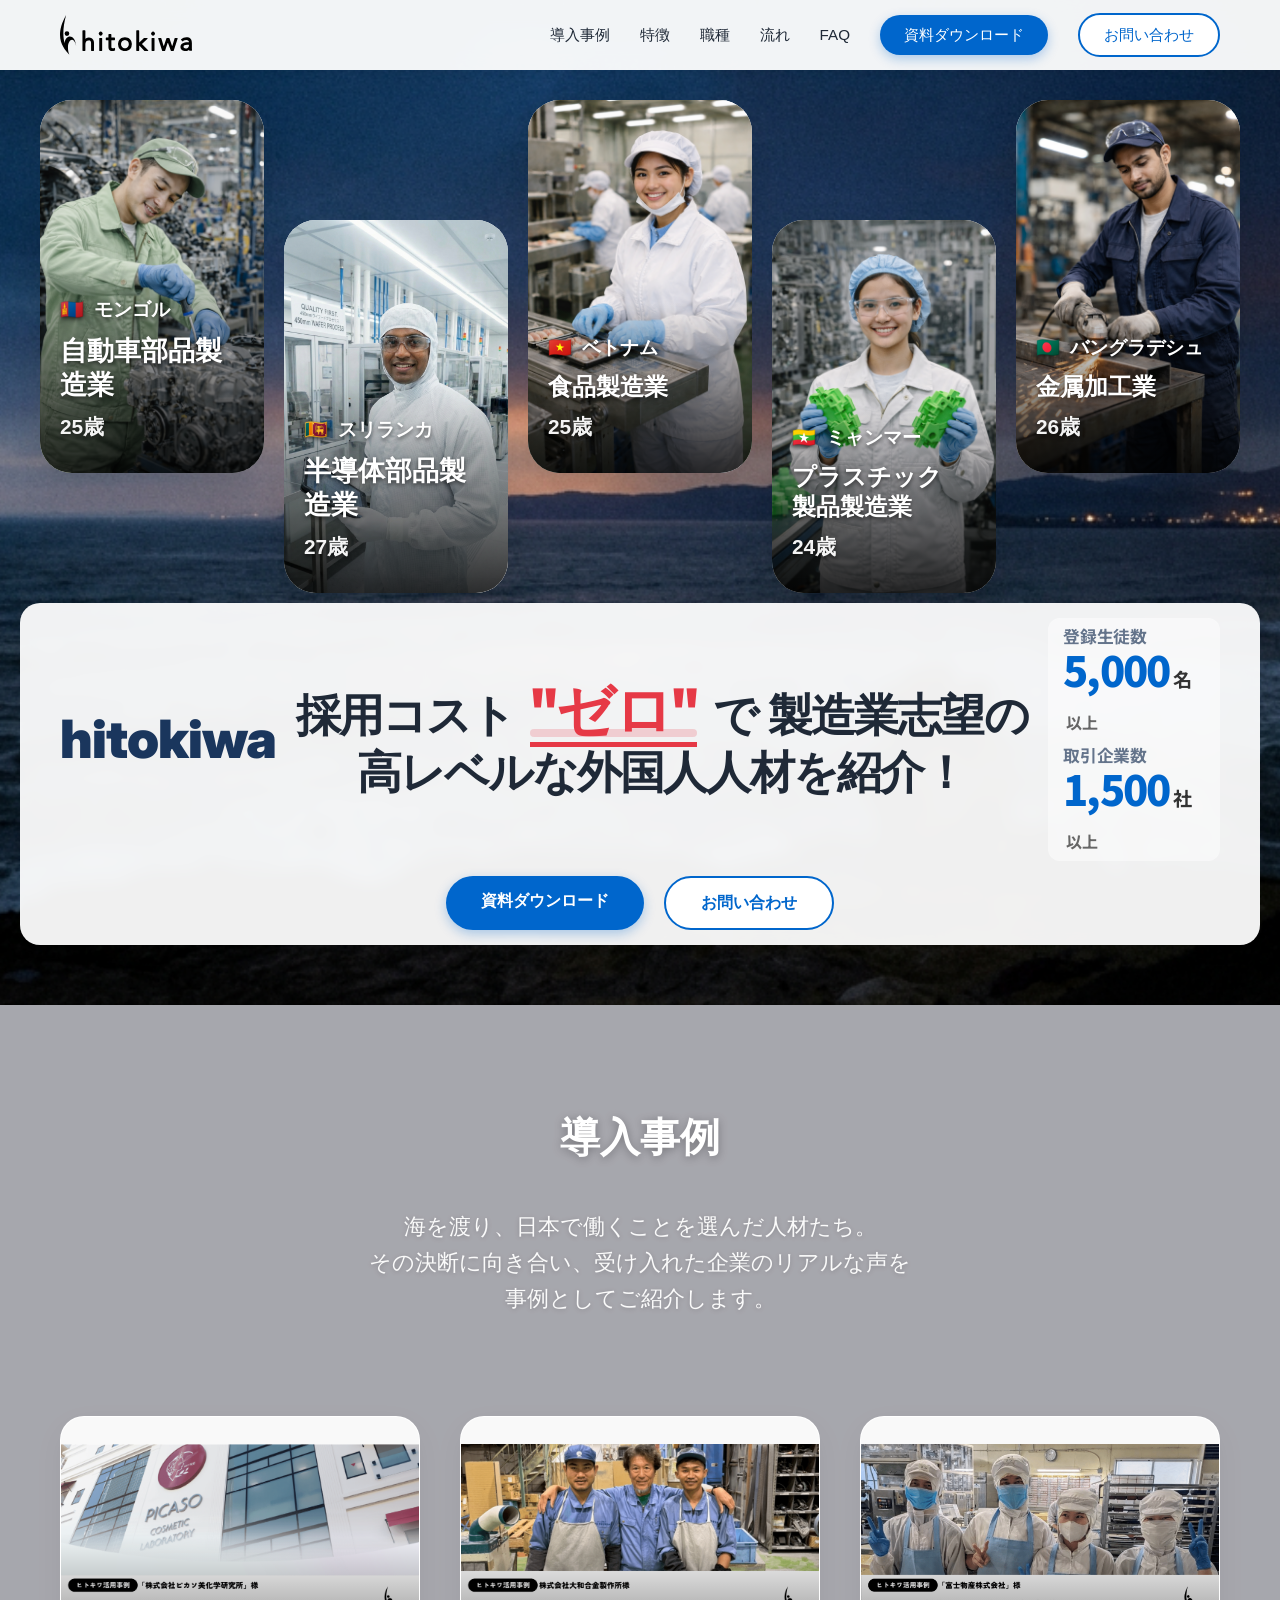
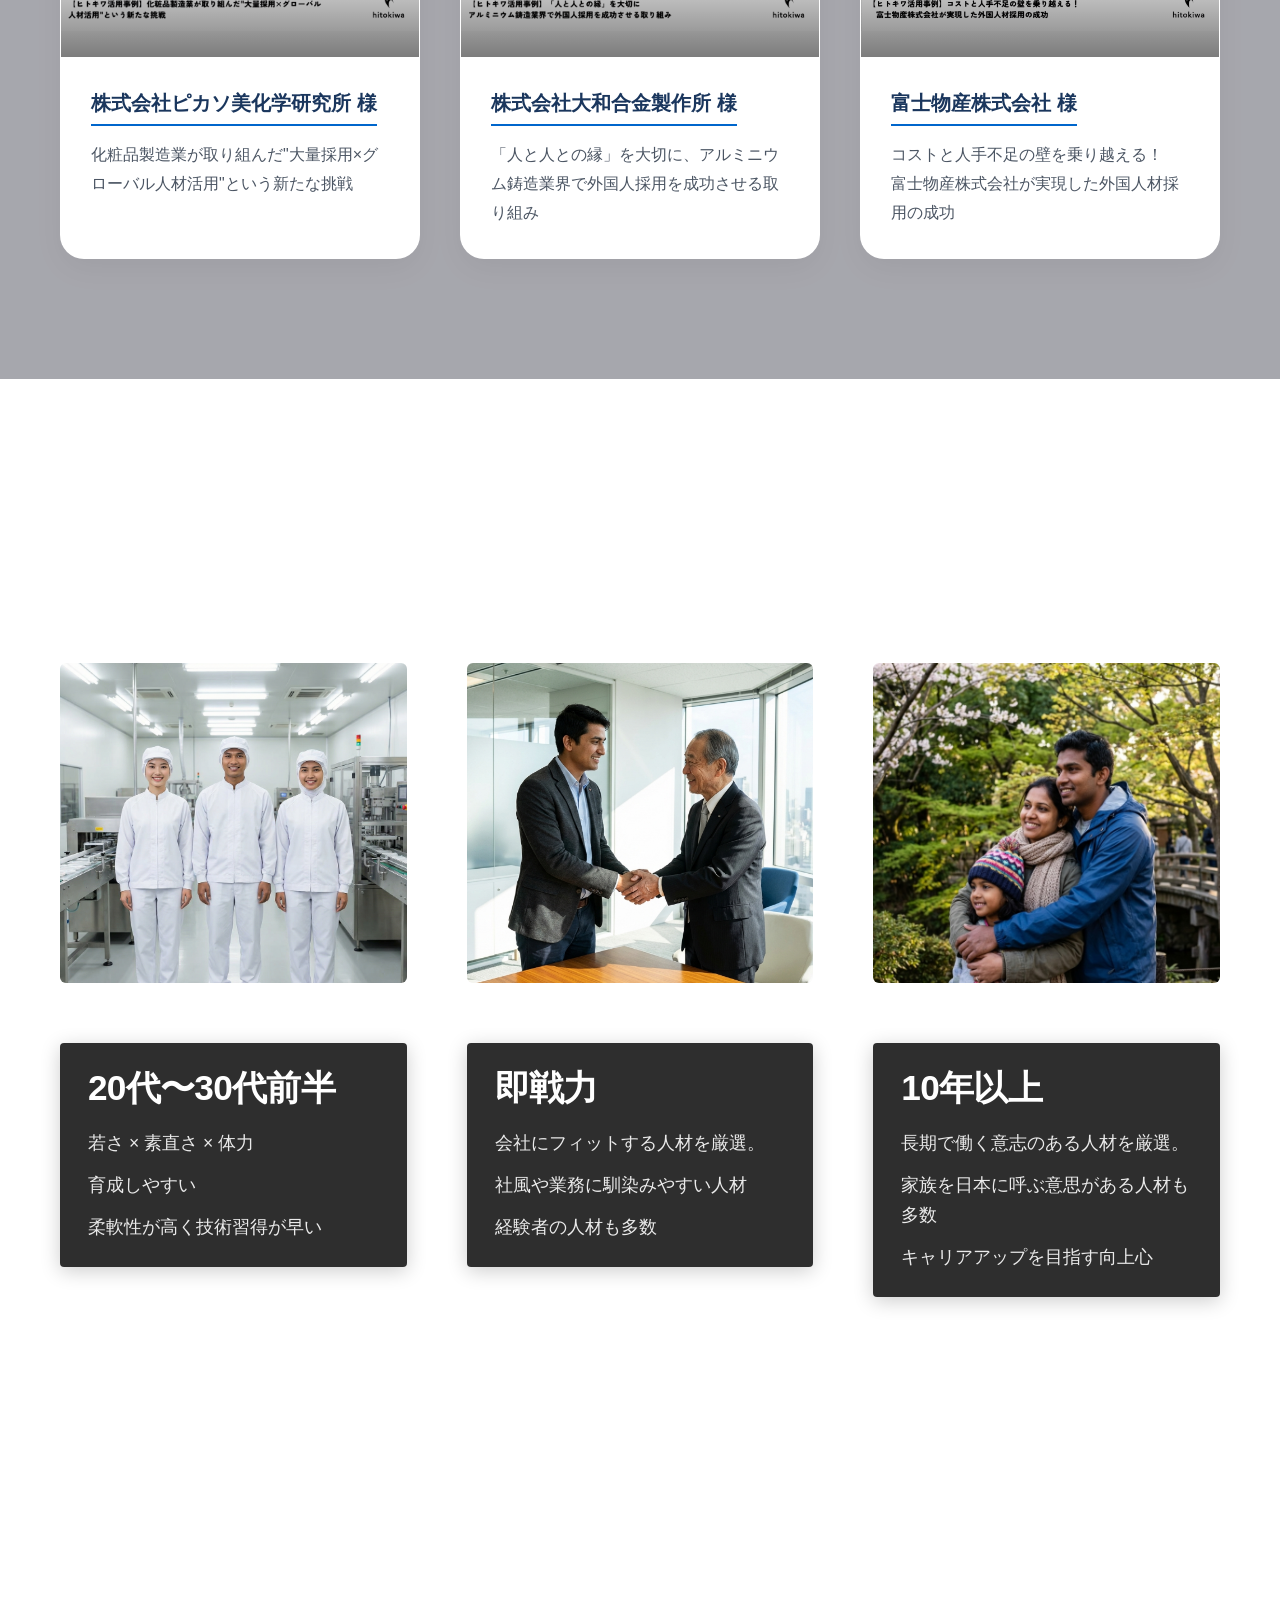
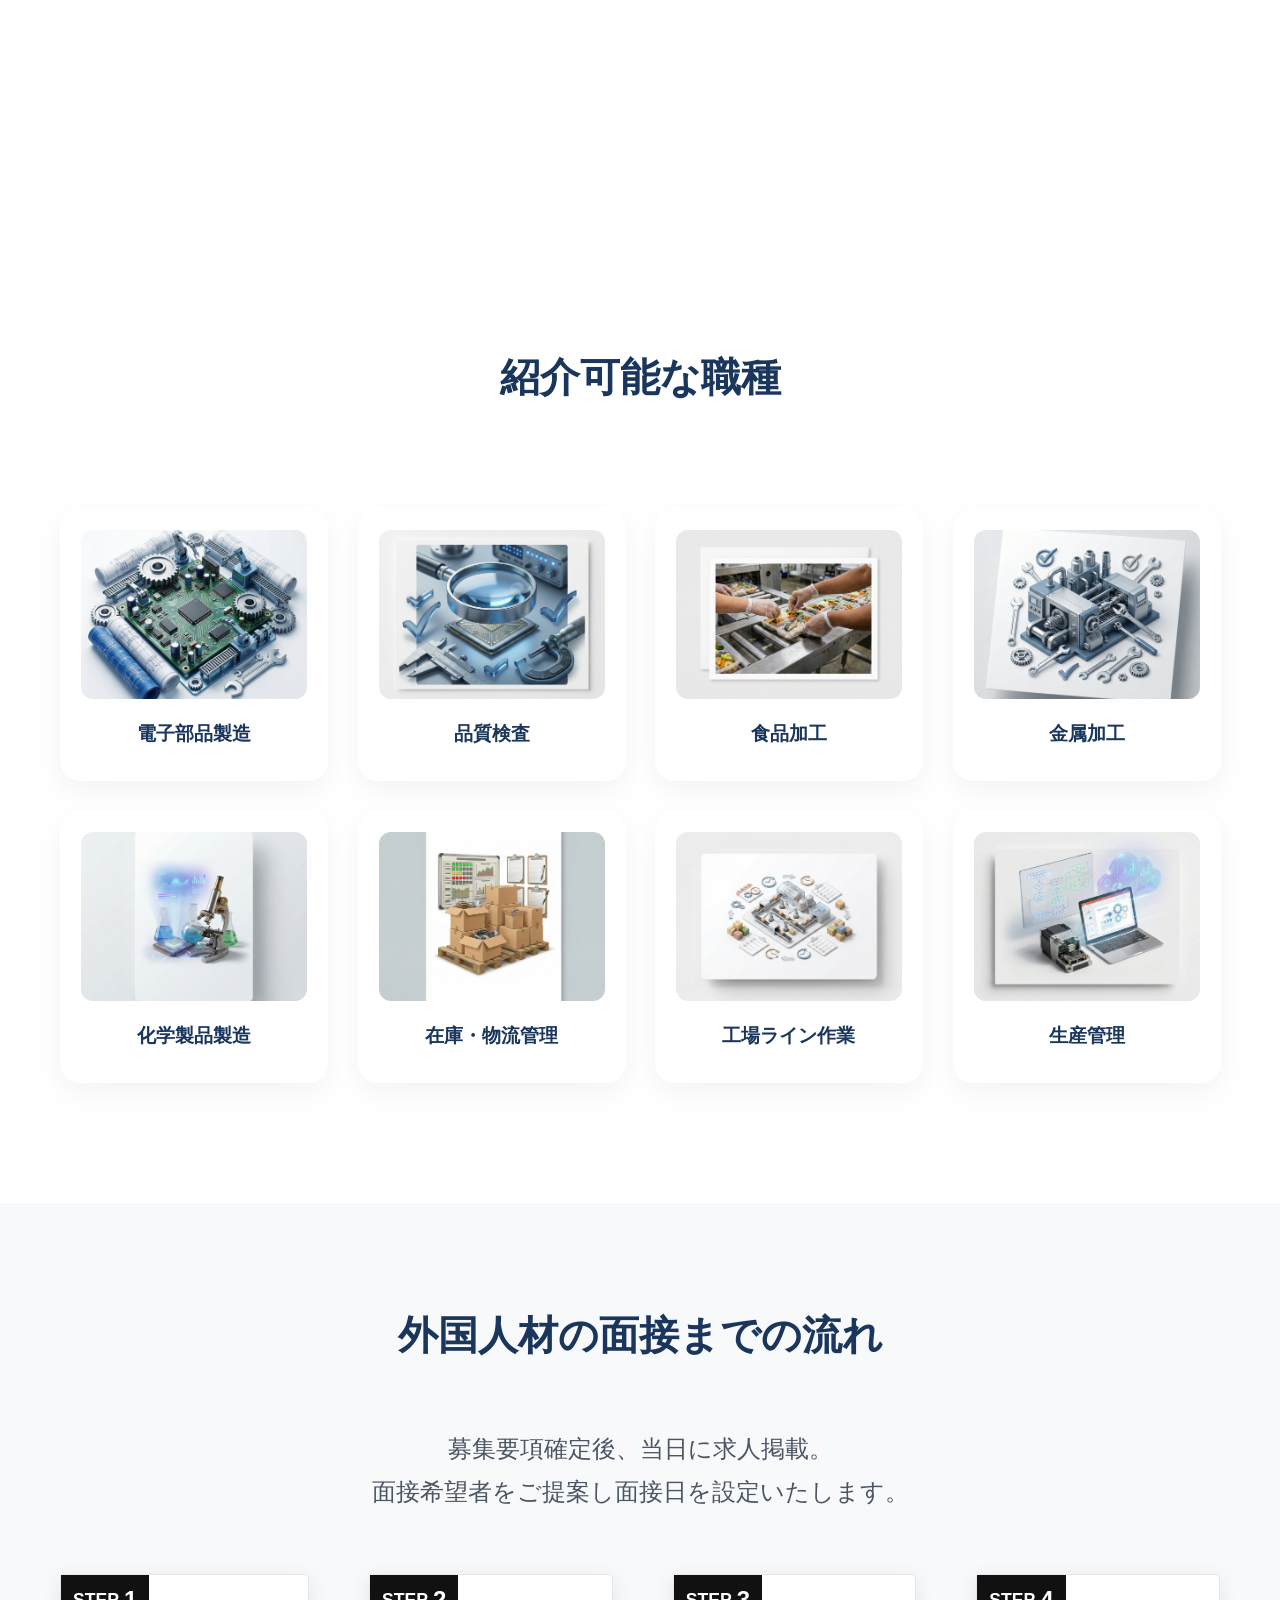
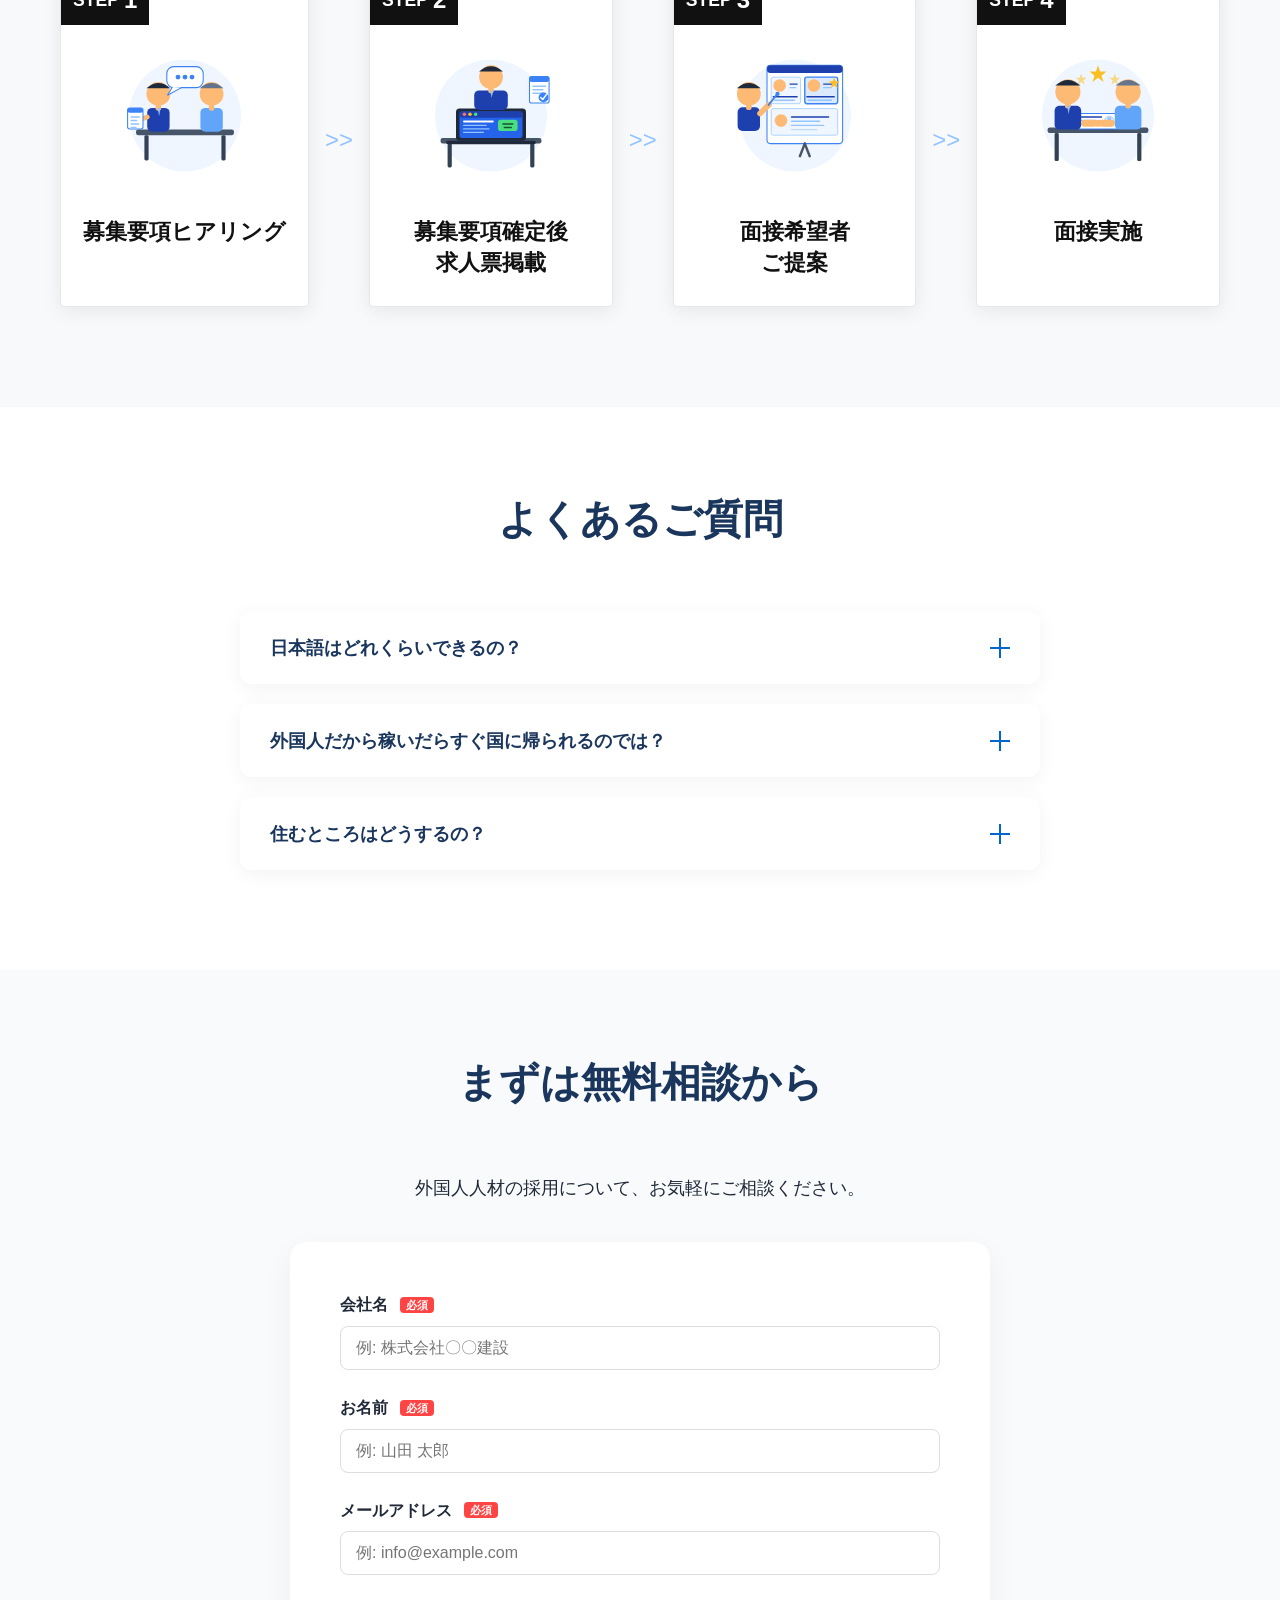
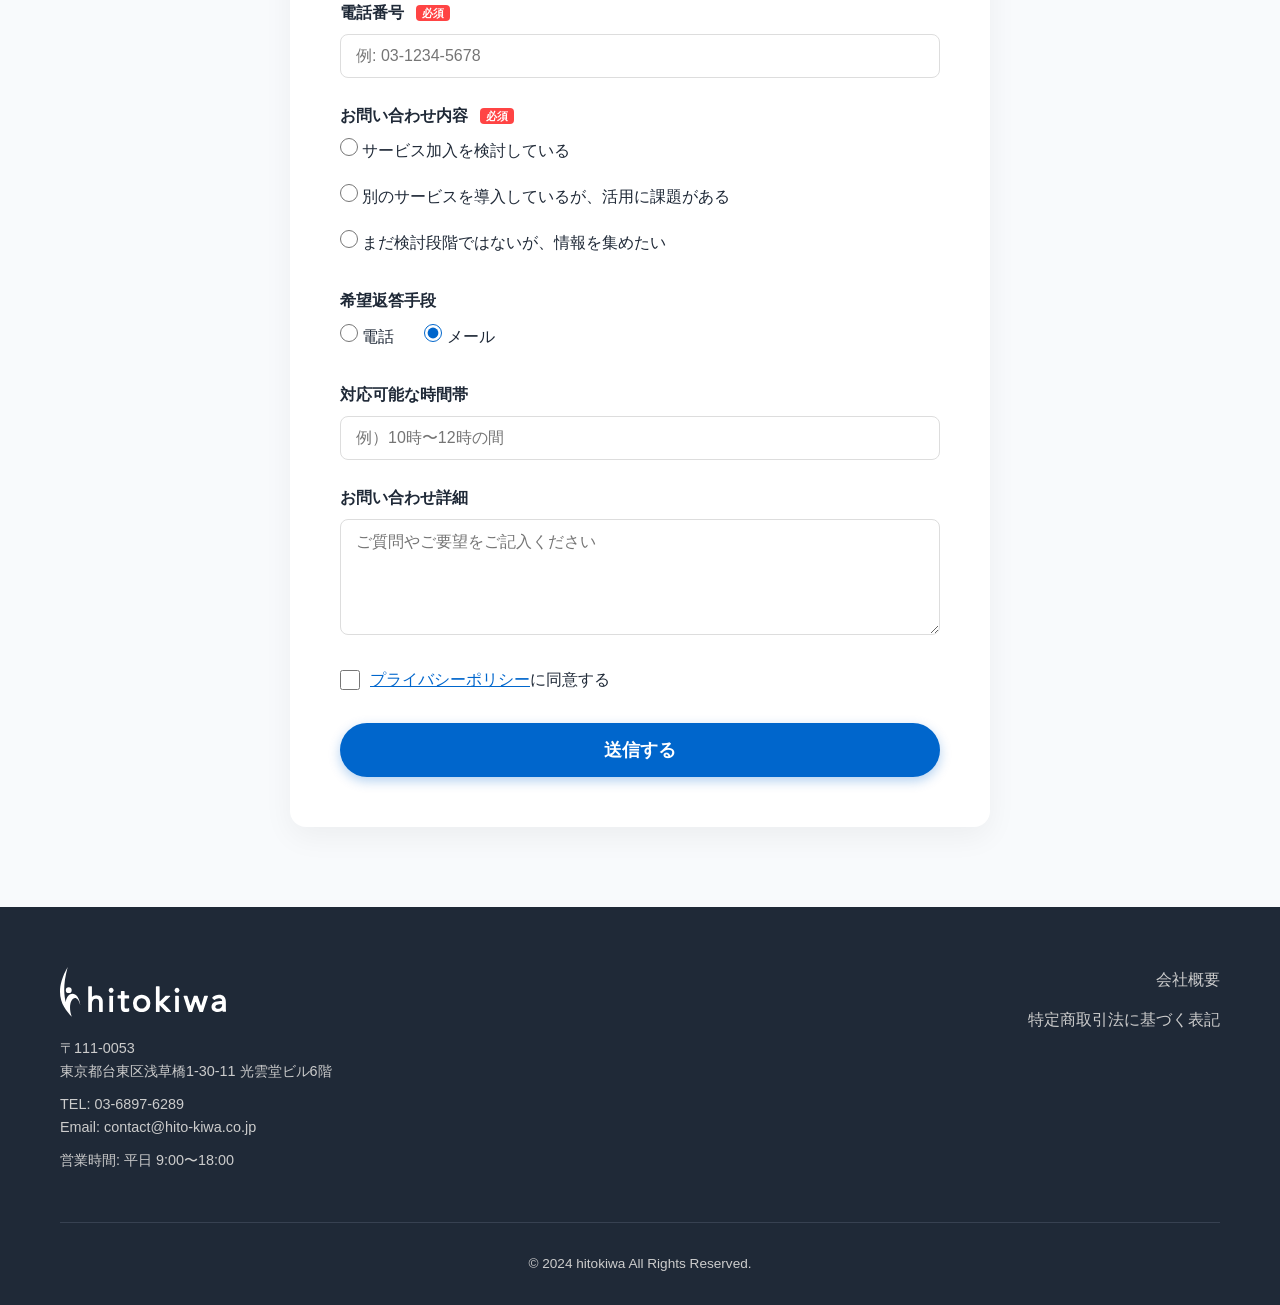
==== commit b7984a7b: "LP修正：製造業向けデザイン・レイアウト調整 Co-Authored-By: Claude Sonnet 4.6 <noreply@anthropic.com>" ====
--- a/index.html
+++ b/index.html
@@ -15,13 +15,13 @@
     <meta charset="UTF-8">
     <meta name="viewport" content="width=device-width, initial-scale=1.0">
     <title>建築業特化型 外国人人材紹介サービス | hitokiwa</title>
-    <meta name="description" content="建築業志望の外国人材をすばやく簡単にマッチング。特定技能、技能実習生の紹介ならお任せください。">
+    <meta name="description" content="製造業志望の外国人材をすばやく簡単にマッチング。特定技能、技能実習生の紹介ならお任せください。">
     <link rel="stylesheet" href="css/style.css">
     <!-- Google Fonts -->
     <link rel="preconnect" href="https://fonts.googleapis.com">
     <link rel="preconnect" href="https://fonts.gstatic.com" crossorigin>
     <link
-        href="https://fonts.googleapis.com/css2?family=Inter:wght@400;500;700;900&family=Noto+Sans+JP:wght@400;500;700&family=Outfit:wght@700;800&display=swap"
+        href="https://fonts.googleapis.com/css2?family=Inter:wght@400;500;700;900&family=Noto+Sans+JP:wght@400;500;700;900&family=Outfit:wght@700;800&display=swap"
         rel="stylesheet">
     <!-- reCAPTCHA v3 -->
     <script src="https://www.google.com/recaptcha/api.js?render=RECAPTCHA_SITE_KEY" async defer></script>
@@ -37,7 +37,7 @@
     <header class="site-header">
         <div class="container">
             <div class="logo">
-                <img src="images/logo.png" alt="hitokiwa">
+                <img src="images/logo_white.svg" alt="hitokiwa" style="filter: invert(1);">
             </div>
             <nav class="site-nav">
                 <ul>
@@ -87,61 +87,61 @@
                         <!-- Card 1 -->
                         <div class="talent-card-vertical">
                             <div class="talent-img-vertical"
-                                style="background-image: url('images/talent_srilanka.jpg');"></div>
+                                style="background-image: url('images/talent_mongolia_new.png');"></div>
+                            <div class="talent-overlay">
+                                <div class="talent-country">
+                                    <span class="flag">🇲🇳</span> モンゴル
+                                </div>
+                                <h3 class="talent-job">自動車部品製造業</h3>
+                                <p class="talent-age">25歳</p>
+                            </div>
+                        </div>
+                        <!-- Card 2 -->
+                        <div class="talent-card-vertical">
+                            <div class="talent-img-vertical"
+                                style="background-image: url('images/talent_srilanka_new.png');"></div>
                             <div class="talent-overlay">
                                 <div class="talent-country">
                                     <span class="flag">🇱🇰</span> スリランカ
                                 </div>
-                                <h3 class="talent-job">土木工事業</h3>
-                                <p class="talent-age">20歳</p>
-                            </div>
-                        </div>
-                        <!-- Card 2 -->
-                        <div class="talent-card-vertical">
-                            <div class="talent-img-vertical"
-                                style="background-image: url('images/talent_painter_updated.jpg');"></div>
-                            <div class="talent-overlay">
-                                <div class="talent-country">
-                                    <span class="flag">🇳🇵</span> ネパール
-                                </div>
-                                <h3 class="talent-job">塗装工事業</h3>
-                                <p class="talent-age">26歳</p>
+                                <h3 class="talent-job">半導体部品製造業</h3>
+                                <p class="talent-age">27歳</p>
                             </div>
                         </div>
                         <!-- Card 3 -->
                         <div class="talent-card-vertical">
                             <div class="talent-img-vertical"
-                                style="background-image: url('images/talent_myanmar.jpg');"></div>
+                                style="background-image: url('images/talent_vietnam_new.png');"></div>
+                            <div class="talent-overlay">
+                                <div class="talent-country">
+                                    <span class="flag">🇻🇳</span> ベトナム
+                                </div>
+                                <h3 class="talent-job">食品製造業</h3>
+                                <p class="talent-age">25歳</p>
+                            </div>
+                        </div>
+                        <!-- Card 4 -->
+                        <div class="talent-card-vertical">
+                            <div class="talent-img-vertical"
+                                style="background-image: url('images/talent_myanmar_plastic_new.png');"></div>
                             <div class="talent-overlay">
                                 <div class="talent-country">
                                     <span class="flag">🇲🇲</span> ミャンマー
                                 </div>
-                                <h3 class="talent-job">造園工事業</h3>
-                                <p class="talent-age">25歳</p>
-                            </div>
-                        </div>
-                        <!-- Card 4 -->
-                        <div class="talent-card-vertical">
-                            <div class="talent-img-vertical"
-                                style="background-image: url('images/talent_bangladesh.jpg');"></div>
-                            <div class="talent-overlay">
-                                <div class="talent-country">
-                                    <span class="flag">🇧🇩</span> バングラディシュ
-                                </div>
-                                <h3 class="talent-job">防水工事業</h3>
-                                <p class="talent-age">25歳</p>
+                                <h3 class="talent-job">プラスチック<br>製品製造業</h3>
+                                <p class="talent-age">24歳</p>
                             </div>
                         </div>
                         <!-- Card 5 -->
                         <div class="talent-card-vertical">
                             <div class="talent-img-vertical"
-                                style="background-image: url('images/talent_vietnam.jpg');"></div>
+                                style="background-image: url('images/talent_bangladesh_new.png');"></div>
                             <div class="talent-overlay">
                                 <div class="talent-country">
-                                    <span class="flag">🇻🇳</span> ベトナム
-                                </div>
-                                <h3 class="talent-job">内装仕上げ業</h3>
-                                <p class="talent-age">27歳</p>
+                                    <span class="flag">🇧🇩</span> バングラデシュ
+                                </div>
+                                <h3 class="talent-job">金属加工業</h3>
+                                <p class="talent-age">26歳</p>
                             </div>
                         </div>
                     </div>
@@ -168,9 +168,9 @@
                             <!-- Center: Main Catchphrase -->
                             <div class="hero-col-center">
                                 <p class="hero-catch-center">
-                                    採用コスト <span class="highlight-zero">“ゼロ”</span> で
+                                    採用コスト <span class="highlight-zero">"ゼロ"</span> で
                                     <br class="sp-only">
-                                    建築業志望の
+                                    製造業志望の
                                     <br class="pc-only">
                                     <br class="sp-only">
                                     高レベルな外国人人材を紹介！
@@ -187,6 +187,7 @@
                                             <span class="stat-inline">
                                                 5,000<span class="main-stat-unit">名</span><span
                                                     class="stat-suffix">以上</span>
+                                            </span>
                                         </div>
                                     </div>
                                     <div class="main-stat-item">
@@ -248,26 +249,26 @@
                 <div class="cases-grid">
                     <!-- Case 1 -->
                     <div class="case-card animate-on-scroll blur-reveal" style="transition-delay: 0.2s;">
-                        <div class="case-img" style="background-image: url('images/case1.png');"></div>
+                        <div class="case-img" style="background-image: url('images/case1_picaso.png');"></div>
                         <div class="case-content">
-                            <h3>株式会社Jaws plan 様</h3>
-                            <p>「労働力ではなく戦える仲間として」<br>外国人雇用のリアルと「紹介料0円」の衝撃：建設業界の人手不足を乗り越える</p>
+                            <h3>株式会社ピカソ美化学研究所 様</h3>
+                            <p>化粧品製造業が取り組んだ"大量採用×グローバル人材活用"という新たな挑戦</p>
                         </div>
                     </div>
                     <!-- Case 2 -->
                     <div class="case-card animate-on-scroll blur-reveal" style="transition-delay: 0.4s;">
-                        <div class="case-img" style="background-image: url('images/case2.png');"></div>
+                        <div class="case-img" style="background-image: url('images/case2_daiwa.png');"></div>
                         <div class="case-content">
-                            <h3>株式会社眞技建 様</h3>
-                            <p>建設業界が取り組んだ"技術継承×グローバル人材活用"という新たな挑戦</p>
+                            <h3>株式会社大和合金製作所 様</h3>
+                            <p>「人と人との縁」を大切に、アルミニウム鋳造業界で外国人採用を成功させる取り組み</p>
                         </div>
                     </div>
                     <!-- Case 3 -->
                     <div class="case-card animate-on-scroll blur-reveal" style="transition-delay: 0.6s;">
-                        <div class="case-img" style="background-image: url('images/case3.png');"></div>
+                        <div class="case-img" style="background-image: url('images/case3_fujibussan.png');"></div>
                         <div class="case-content">
-                            <h3>株式会社千織園 様</h3>
-                            <p>「即戦力として活躍中！造園業の現場で感じた可能性」</p>
+                            <h3>富士物産株式会社 様</h3>
+                            <p>コストと人手不足の壁を乗り越える！<br>富士物産株式会社が実現した外国人材採用の成功</p>
                         </div>
                     </div>
                 </div>
@@ -281,12 +282,12 @@
 
                     <!-- PC版（変更しない） -->
                     <span class="pc-only">
-                        建築業界が求める理想の人材をご紹介
+                        製造業界が求める理想の人材をご紹介
                     </span>
 
                     <!-- スマホ版（指定どおり） -->
                     <span class="sp-only">
-                        建築業界が<br>
+                        製造業界が<br>
                         求める<br>
                         理想の人材を<br>
                         ご紹介
@@ -300,7 +301,7 @@
                     <div class="feature-card feature-young animate-on-scroll slide-left"
                         style="transition-delay: 0.2s;">
                         <div class="feature-custom-img">
-                            <img src="images/feature_young.jpg" alt="若手人材・20代〜30代前半">
+                            <img src="images/feature_young_new.png" alt="若手人材・20代〜30代前半">
                         </div>
                         <div class="feature-content-stylish">
                             <div class="feature-highlight">20代〜30代前半</div>
@@ -350,9 +351,9 @@
             <div class="container">
                 <div class="zero-cost-wrapper">
                     <h2 class="zero-cost-title">
-                        採用コスト<span class="highlight-zero">“ゼロ”</span>で
+                        採用コスト<span class="highlight-zero">"ゼロ"</span>で
                         <br class="sp-only">
-                        建築業志望の
+                        製造業志望の
                         <br>
                         <span class="no-break">
                             高レベルな外国人材を紹介！
@@ -369,84 +370,83 @@
                 <h2 class="section-title animate-on-scroll fade-up">紹介可能な職種</h2>
                 <div class="jobs-image-container animate-on-scroll blur-reveal" style="transition-delay: 0.3s;">
                     <div class="jobs-grid">
-                        <!-- Card 1: 鉄筋工 -->
+                        <!-- Card 1: 電子部品製造 -->
                         <div class="job-card animate-on-scroll fade-up" style="transition-delay: 0s;">
                             <div class="job-card-inner">
                                 <div class="job-img-wrapper">
-                                    <img src="images/job_reinforcement_custom.jpg" alt="鉄筋工" class="job-img-3d">
-                                </div>
-                                <h3>鉄筋工</h3>
-                                <p class="job-desc"></p>
-                            </div>
-                        </div>
-                        <!-- Card 2: 土木工事 -->
+                                    <img src="images/job_electronic_parts.png" alt="電子部品製造" class="job-img-3d">
+                                </div>
+                                <h3>電子部品製造</h3>
+                                <p class="job-desc"></p>
+                            </div>
+                        </div>
+                        <!-- Card 2: 品質検査 -->
                         <div class="job-card animate-on-scroll fade-up" style="transition-delay: 0.1s;">
                             <div class="job-card-inner">
                                 <div class="job-img-wrapper">
-                                    <img src="images/job_civil_custom.jpg" alt="土木工事" class="job-img-3d">
-                                </div>
-                                <h3>土木工事</h3>
-                                <p class="job-desc"></p>
-                            </div>
-                        </div>
-                        <!-- Card 3: 内装仕上げ -->
+                                    <img src="images/job_quality_inspection.png" alt="品質検査" class="job-img-3d">
+                                </div>
+                                <h3>品質検査</h3>
+                                <p class="job-desc"></p>
+                            </div>
+                        </div>
+                        <!-- Card 3: 食品加工 -->
                         <div class="job-card animate-on-scroll fade-up" style="transition-delay: 0.2s;">
                             <div class="job-card-inner">
                                 <div class="job-img-wrapper">
-                                    <img src="images/job_interior_custom.jpg" alt="内装仕上げ" class="job-img-3d">
-                                </div>
-                                <h3>内装仕上げ</h3>
-                                <p class="job-desc"></p>
-                            </div>
-                        </div>
-                        <!-- Card 4: 型枠大工 -->
+                                    <img src="images/job_food_processing.png" alt="食品加工" class="job-img-3d">
+                                </div>
+                                <h3>食品加工</h3>
+                                <p class="job-desc"></p>
+                            </div>
+                        </div>
+                        <!-- Card 4: 金属加工 -->
                         <div class="job-card animate-on-scroll fade-up" style="transition-delay: 0.3s;">
                             <div class="job-card-inner">
                                 <div class="job-img-wrapper">
-                                    <img src="images/job_formwork_custom.jpg" alt="型枠大工" class="job-img-3d">
-                                </div>
-                                <h3>型枠大工</h3>
-                                <p class="job-desc"></p>
-                            </div>
-                        </div>
-                        <!-- Card 5: 大工工事 -->
+                                    <img src="images/job_metal_processing.png" alt="金属加工" class="job-img-3d">
+                                </div>
+                                <h3>金属加工</h3>
+                                <p class="job-desc"></p>
+                            </div>
+                        </div>
+                        <!-- Card 5: 化学製品製造 -->
                         <div class="job-card animate-on-scroll fade-up" style="transition-delay: 0.4s;">
                             <div class="job-card-inner">
                                 <div class="job-img-wrapper">
-                                    <img src="images/job_carpenter_custom.jpg" alt="大工工事" class="job-img-3d">
-                                </div>
-                                <h3>大工工事</h3>
-                                <p class="job-desc"></p>
-                            </div>
-                        </div>
-                        <!-- Card 6: 配管工 -->
+                                    <img src="images/job_chemical.png" alt="化学製品製造" class="job-img-3d">
+                                </div>
+                                <h3>化学製品製造</h3>
+                                <p class="job-desc"></p>
+                            </div>
+                        </div>
+                        <!-- Card 6: 在庫・物流管理 -->
                         <div class="job-card animate-on-scroll fade-up" style="transition-delay: 0.5s;">
                             <div class="job-card-inner">
                                 <div class="job-img-wrapper">
-                                    <img src="images/job_plumber_custom.png" alt="配管工" class="job-img-3d">
-                                </div>
-                                <h3>配管工</h3>
-                                <p class="job-desc"></p>
-                            </div>
-                        </div>
-                        <!-- Card 7: 設備工事 -->
+                                    <img src="images/job_warehouse.png" alt="在庫・物流管理" class="job-img-3d">
+                                </div>
+                                <h3>在庫・物流管理</h3>
+                                <p class="job-desc"></p>
+                            </div>
+                        </div>
+                        <!-- Card 7: 工場ライン作業 -->
                         <div class="job-card animate-on-scroll fade-up" style="transition-delay: 0.6s;">
                             <div class="job-card-inner">
                                 <div class="job-img-wrapper">
-                                    <img src="images/job_facility_custom.jpg" alt="設備工事" class="job-img-3d">
-                                </div>
-                                <h3>設備工事</h3>
-                                <p class="job-desc"></p>
-                            </div>
-                        </div>
-                        <!-- Card 8: 塗装工 -->
+                                    <img src="images/job_factory_line.png" alt="工場ライン作業" class="job-img-3d">
+                                </div>
+                                <h3>工場ライン作業</h3>
+                                <p class="job-desc"></p>
+                            </div>
+                        </div>
+                        <!-- Card 8: 生産管理 -->
                         <div class="job-card animate-on-scroll fade-up" style="transition-delay: 0.7s;">
                             <div class="job-card-inner">
                                 <div class="job-img-wrapper">
-                                    <img src="images/job_painter_new.png" alt="塗装業"
-                                        class="job-img-3d job-img-adjust-painter">
-                                </div>
-                                <h3>塗装業</h3>
+                                    <img src="images/job_production_management.png" alt="生産管理" class="job-img-3d">
+                                </div>
+                                <h3>生産管理</h3>
                                 <p class="job-desc"></p>
                             </div>
                         </div>
@@ -470,7 +470,7 @@
                         <div class="flow-card">
                             <div class="step-label">STEP<span>1</span></div>
                             <div class="flow-icon">
-                                <img src="images/flow_step1_hearing.png" alt="募集要項ヒアリング">
+                                <img src="images/flow_step1_v2.svg" alt="募集要項ヒアリング">
                             </div>
                             <h3>募集要項ヒアリング</h3>
                         </div>
@@ -483,7 +483,7 @@
                         <div class="flow-card">
                             <div class="step-label">STEP<span>2</span></div>
                             <div class="flow-icon">
-                                <img src="images/flow_step2_posting.png" alt="求人票掲載">
+                                <img src="images/flow_step2_v2.svg" alt="求人票掲載">
                             </div>
                             <h3>募集要項確定後<br>求人票掲載</h3>
                         </div>
@@ -496,7 +496,7 @@
                         <div class="flow-card">
                             <div class="step-label">STEP<span>3</span></div>
                             <div class="flow-icon">
-                                <img src="images/flow_step3_proposal.png" alt="面接希望者ご提案">
+                                <img src="images/flow_step3_v2.svg" alt="面接希望者ご提案">
                             </div>
                             <h3>面接希望者<br>ご提案</h3>
                         </div>
@@ -509,7 +509,7 @@
                         <div class="flow-card">
                             <div class="step-label">STEP<span>4</span></div>
                             <div class="flow-icon">
-                                <img src="images/flow_step4_interview.png" alt="面接実施">
+                                <img src="images/flow_step4_v2.svg" alt="面接実施">
                             </div>
                             <h3>面接実施</h3>
                         </div>
@@ -654,10 +654,10 @@
             <div class="footer-content">
                 <div class="footer-info">
                     <div class="footer-logo">
-                        <img src="images/logo.png" alt="hitokiwa">
+                        <img src="images/footer_logo.svg" alt="hitokiwa">
                     </div>
                     <p>〒111-0053<br>東京都台東区浅草橋1-30-11 光雲堂ビル6階</p>
-                    <p>TEL: 03-6897-6289<br>Email: info@example.com</p>
+                    <p>TEL: 03-6897-6289<br>Email: contact@hito-kiwa.co.jp</p>
                     <p>営業時間: 平日 9:00〜18:00</p>
                 </div>
                 <div class="footer-links">
@@ -674,9 +674,6 @@
     </footer>
 
     <script src="js/main.js"></script>
-    <a href="#contact" class="btn btn-secondary btn-lg mobile-fixed-contact">
-        お問い合わせ
-    </a>
 </body>
 
 </html>
--- a/css/style.css
+++ b/css/style.css
@@ -27,6 +27,7 @@
     color: var(--text-color);
     line-height: 1.6;
     background-color: var(--white);
+    overflow-x: hidden;
 }
 
 a {
@@ -529,11 +530,13 @@
 }
 
 .talent-job {
-    font-size: 2rem;
-    /* Larger */
+    font-size: clamp(1.5rem, 1.8vw, 2rem);
     font-weight: 800;
     margin: 0 0 8px;
     text-shadow: 0 2px 4px rgba(0, 0, 0, 0.6);
+    word-break: normal;
+    overflow-wrap: break-word;
+    line-height: 1.25;
 }
 
 .talent-age {
@@ -926,7 +929,7 @@
 }
 
 .case-content h3 {
-    font-size: 1.4rem;
+    font-size: 1.25rem;
     margin-bottom: 15px;
     color: var(--secondary-color);
     font-weight: 700;
@@ -1117,35 +1120,44 @@
 }
 
 .flow-lead p {
-    font-size: 1.25rem;
+    font-size: 1.5rem;
     line-height: 1.8;
     color: #4b5563;
 }
 
 .flow-horizontal {
-    display: flex;
-    justify-content: center;
-    align-items: stretch;
-    gap: 20px;
+    display: grid;
+    grid-template-columns: 1fr auto 1fr auto 1fr auto 1fr;
+    gap: 12px;
     max-width: 1200px;
     margin: 0 auto;
+    align-items: stretch;
 }
 
 .flow-card-item {
-    flex: 1;
     display: flex;
     flex-direction: column;
+    align-items: stretch;
+}
+
+.flow-arrow {
+    display: flex;
     align-items: center;
+    justify-content: center;
+    font-size: 1.5rem;
+    color: #93C5FD;
+    padding: 0 4px;
+    align-self: center;
+    flex-shrink: 0;
 }
 
 .flow-card {
     background: #fff;
     border: 1px solid #e5e7eb;
-    padding: 60px 30px 45px;
-    width: 390px;
-    min-height: 580px;
-    /* Changed from height: 580px */
-    height: auto;
+    padding: 55px 22px 28px;
+    width: 100%;
+    min-height: auto;
+    height: 100%;
     display: flex;
     flex-direction: column;
     align-items: center;
@@ -1154,11 +1166,13 @@
     position: relative;
     box-sizing: border-box;
     transition: var(--transition);
+    box-shadow: 0 4px 20px rgba(0, 0, 0, 0.08);
+    border-radius: 4px;
 }
 
 .flow-card:hover {
     transform: translateY(-5px);
-    box-shadow: 0 10px 30px rgba(0, 0, 0, 0.05);
+    box-shadow: 0 12px 32px rgba(0, 0, 0, 0.13);
 }
 
 .step-label {
@@ -1167,12 +1181,12 @@
     left: 0;
     background: #111;
     color: #fff;
-    font-size: 1.125rem;
+    font-size: 1.1rem;
     font-weight: 700;
     padding: 6px 12px;
     display: flex;
     align-items: center;
-    gap: 6px;
+    gap: 5px;
 }
 
 .step-label span {
@@ -1181,32 +1195,30 @@
 
 .flow-icon {
     width: 100%;
-    height: 300px;
+    height: 160px;
     display: flex;
     justify-content: center;
     align-items: center;
-    margin-bottom: 30px;
-    padding: 0 20px;
+    margin-bottom: 16px;
+    padding: 0 10px;
     box-sizing: border-box;
     flex-shrink: 0;
-    /* Keep icon area fixed size */
 }
 
 .flow-icon img {
-    max-width: 100%;
-    max-height: 100%;
+    width: 140px;
+    height: 140px;
     object-fit: contain;
     display: block;
 }
 
 .flow-card h3 {
     width: 100%;
-    min-height: 80px;
-    /* Changed from height: 100px */
+    min-height: auto;
     display: flex;
     align-items: flex-start;
     justify-content: center;
-    font-size: 1.5rem;
+    font-size: 1.4rem;
     font-weight: 700;
     color: #111;
     line-height: 1.4;
@@ -1215,20 +1227,10 @@
     padding: 10px 0 0;
 }
 
-.flow-arrow {
-    display: flex;
-    align-items: center;
-    justify-content: center;
-    font-size: 24px;
-    color: #d1d5db;
-    padding-bottom: 100px;
-    /* Offset for center alignment with icons */
-}
-
 @media (max-width: 1024px) {
     .flow-horizontal {
-        flex-wrap: wrap;
-        gap: 40px;
+        grid-template-columns: 1fr 1fr;
+        gap: 20px;
     }
 
     .flow-arrow {
@@ -1236,27 +1238,52 @@
     }
 
     .flow-card-item {
-        flex: 0 0 calc(50% - 20px);
+        align-items: center;
     }
 }
 
 @media (max-width: 639px) {
-    .flow-card-item {
-        flex: 0 0 100%;
+    .flow .section-title {
+        font-size: 7vw;
+        white-space: nowrap;
+    }
+
+    .flow-lead p {
+        font-size: 5.5vw;
+        white-space: normal;
+        word-break: normal;
+        overflow-wrap: break-word;
+    }
+
+    .flow-horizontal {
+        grid-template-columns: 1fr;
+        gap: 16px;
     }
 
     .flow-card {
         max-width: 100%;
         height: auto;
-        padding: 40px 20px;
+        padding: 44px 18px 22px;
     }
 
     .flow-icon {
-        height: 200px;
+        height: 130px;
+    }
+
+    .flow-icon img {
+        width: 110px;
+        height: 110px;
     }
 
     .flow-card h3 {
-        height: auto;
+        font-size: 1.2rem;
+    }
+
+    .step-label {
+        font-size: 0.95rem;
+    }
+
+    .step-label span {
         font-size: 1.25rem;
     }
 }
@@ -1654,14 +1681,6 @@
 .footer-logo img {
     height: 50px;
     width: auto;
-    /* Make logo white for dark footer if needed, or keep original if it works */
-    /* Since the logo is black text, we might need a white version or a background */
-    /* For now, let's assume the user wants the black logo and we might need to adjust footer bg or use a filter */
-    /* But the user said "text color is black", so maybe the logo is black. */
-    /* If the footer is dark, black logo won't show. Let's add a white background or filter */
-    background-color: white;
-    padding: 5px 10px;
-    border-radius: 4px;
 }
 
 .footer-info p {
@@ -1738,6 +1757,12 @@
 
     .hamburger {
         display: block;
+    }
+
+    .hamburger span {
+        background-color: #1f2937;
+        height: 3px;
+        border-radius: 2px;
     }
 
     .hero-text h1 {
@@ -1880,8 +1905,21 @@
 }
 
 @media (max-width: 768px) {
+    .zero-cost-wrapper {
+        padding: 40px 20px;
+    }
+
     .zero-cost-title {
         font-size: 1.6rem;
+        text-align: center;
+    }
+
+    .zero-cost-title .no-break {
+        white-space: nowrap;
+        display: block;
+        text-align: center;
+        font-size: 1.4rem;
+        letter-spacing: 0;
     }
 
     .highlight-zero {
@@ -2185,7 +2223,6 @@
 .hero-title {
     font-family: 'Inter', sans-serif;
     font-size: 3.3rem;
-    /* 1.5x Larger (was 2.2rem) */
     font-weight: 900;
     color: var(--secondary-color);
     line-height: 1;
@@ -2256,36 +2293,41 @@
 }
 
 .main-stat-label {
+    font-family: 'Noto Sans JP', sans-serif;
     font-size: 1.05rem;
     /* 1.3x Larger (was 0.8rem) */
     font-weight: 700;
     color: #64748b;
     margin-bottom: 4px;
-    letter-spacing: 0.05em;
+    letter-spacing: -0.01em;
 }
 
 .main-stat-value {
-    font-family: var(--font-main);
+    font-family: 'Noto Sans JP', sans-serif;
     font-size: 2.6rem;
-    font-weight: 800;
+    font-weight: 900;
     color: var(--primary-color);
-    letter-spacing: -0.02em;
+    letter-spacing: -0.04em;
 }
 
 .main-stat-unit {
+    font-family: 'Noto Sans JP', sans-serif;
     font-size: 1.2rem;
     /* Scaled up */
     color: #333;
     font-weight: 700;
     margin-left: 3px;
+    letter-spacing: -0.02em;
 }
 
 .stat-suffix {
+    font-family: 'Noto Sans JP', sans-serif;
     font-size: 1rem;
     /* Scaled up */
     color: #666;
     font-weight: 700;
     margin-left: 3px;
+    letter-spacing: -0.02em;
 }
 
 /* Hide divider */
@@ -2362,23 +2404,56 @@
         margin-top: 20px;
     }
 
+    .hero-col-left,
+    .hero-col-center,
+    .hero-col-right {
+        justify-content: center;
+        text-align: center;
+    }
+
     .hero-catch-center {
-        font-size: 1.6rem;
+        font-size: 1.5rem;
+        letter-spacing: -0.04em;
     }
 
     .hero-cta-button {
         flex-direction: column;
         width: 100%;
+        align-items: center;
         gap: 10px;
     }
 
     .hero-cta-button .btn-lg {
-        width: 100%;
+        width: auto;
+        min-width: 240px;
     }
 
     .hero-main-stats {
         flex-direction: row;
-        gap: 20px;
+        gap: 16px;
+        justify-content: flex-start;
+    }
+
+    .main-stat-item {
+        align-items: flex-start;
+    }
+
+    .main-stat-value {
+        font-size: 1.8rem;
+        letter-spacing: -0.03em;
+    }
+
+    .main-stat-label {
+        font-size: 0.8rem;
+        letter-spacing: 0;
+    }
+
+    .main-stat-unit {
+        font-size: 0.95rem;
+    }
+
+    .stat-suffix {
+        font-size: 0.8rem;
     }
 }
 
@@ -2461,4 +2536,12 @@
 
 .section-lead-narrative .lead-line {
     margin: 0;
-}+}
+
+/* PC only: Card1・Card2 の talent-job サイズ指定 */
+@media (min-width: 769px) {
+    .hero-gallery .talent-card-vertical:nth-child(1) .talent-job,
+    .hero-gallery .talent-card-vertical:nth-child(2) .talent-job {
+        font-size: 1.7rem;
+    }
+}
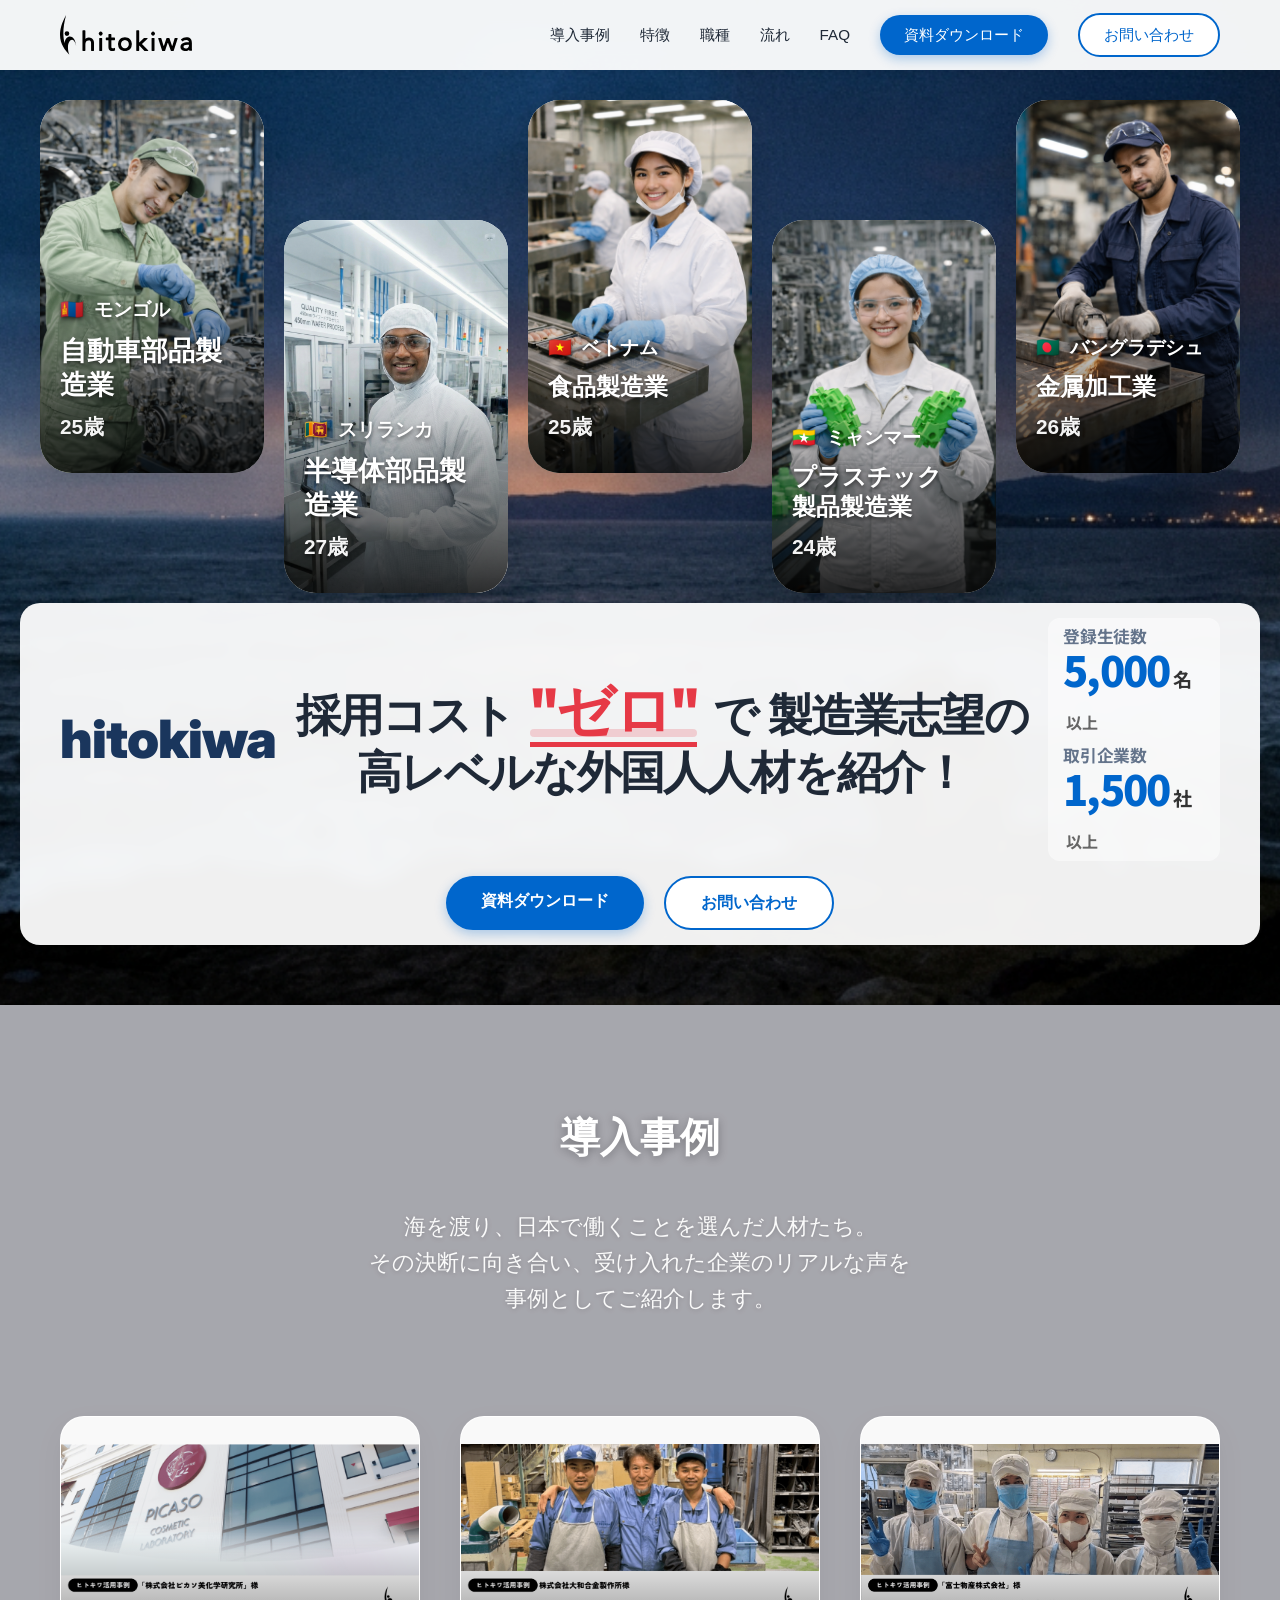
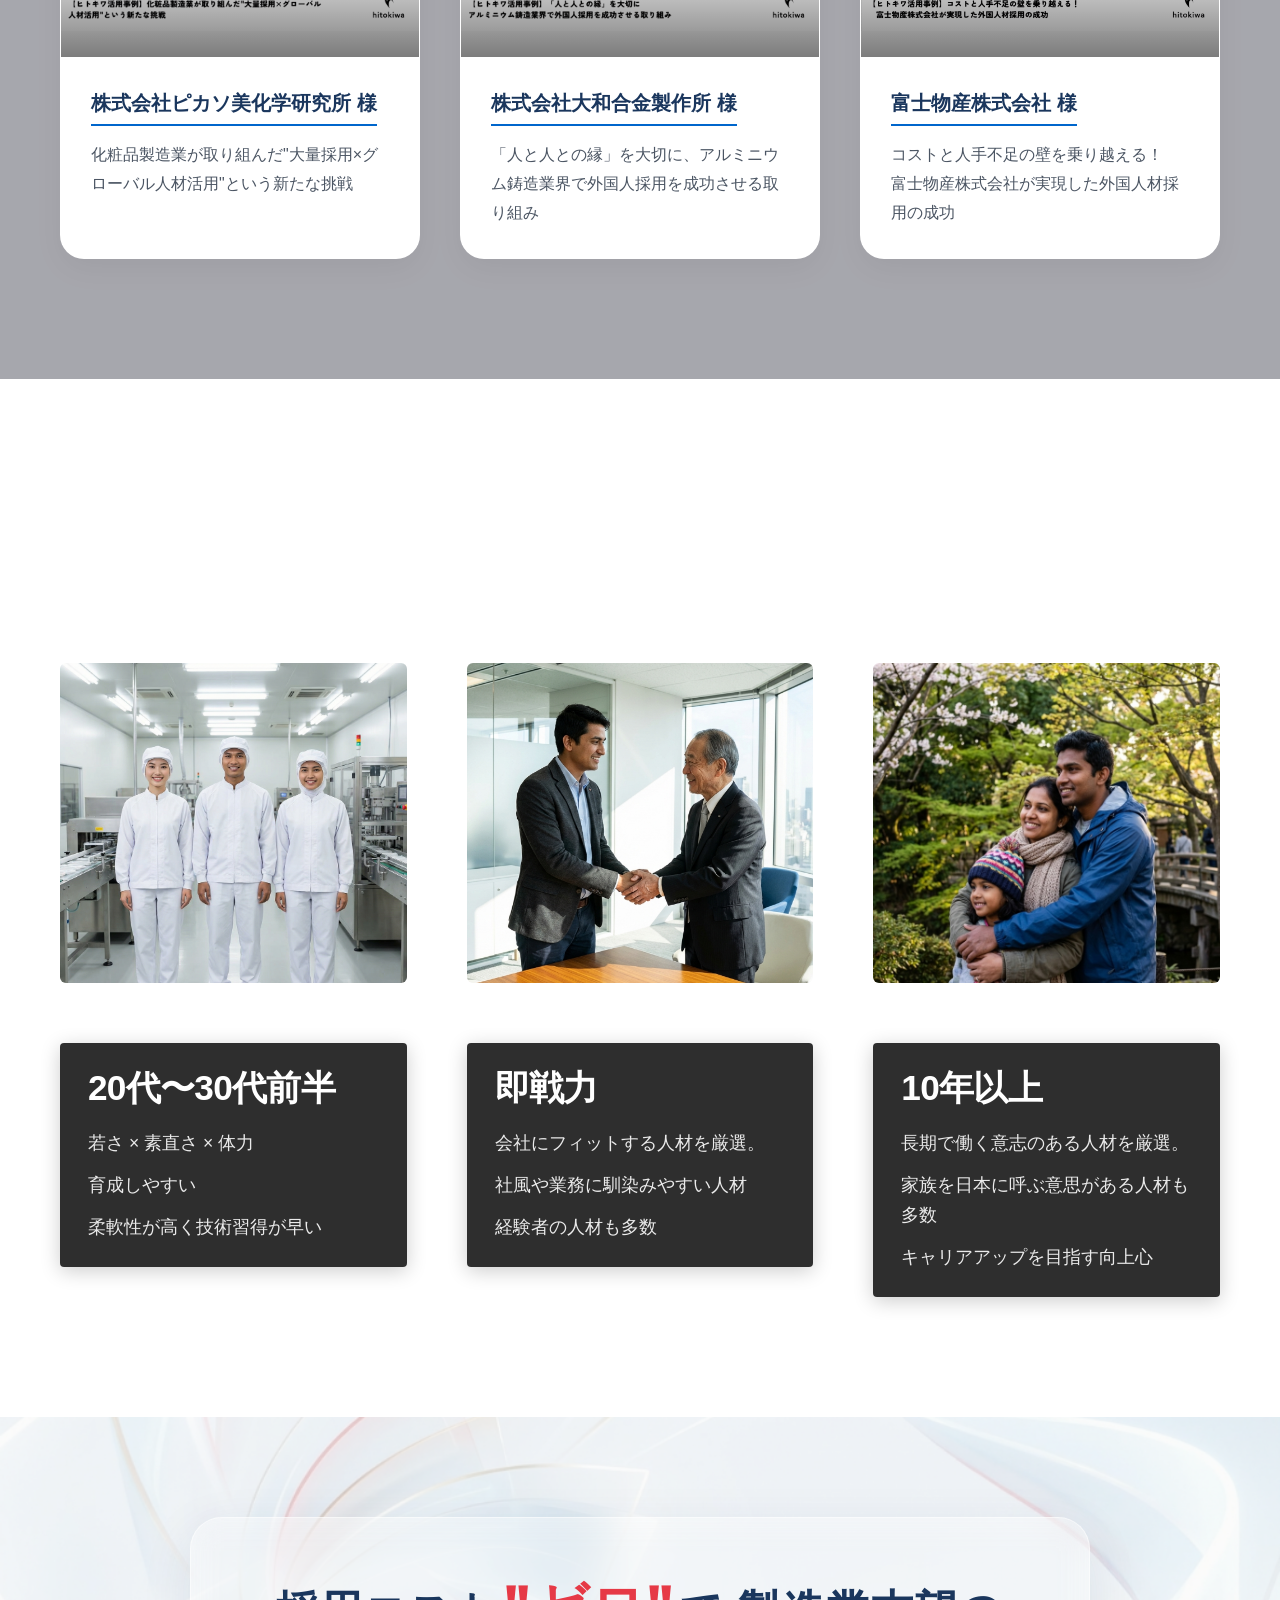
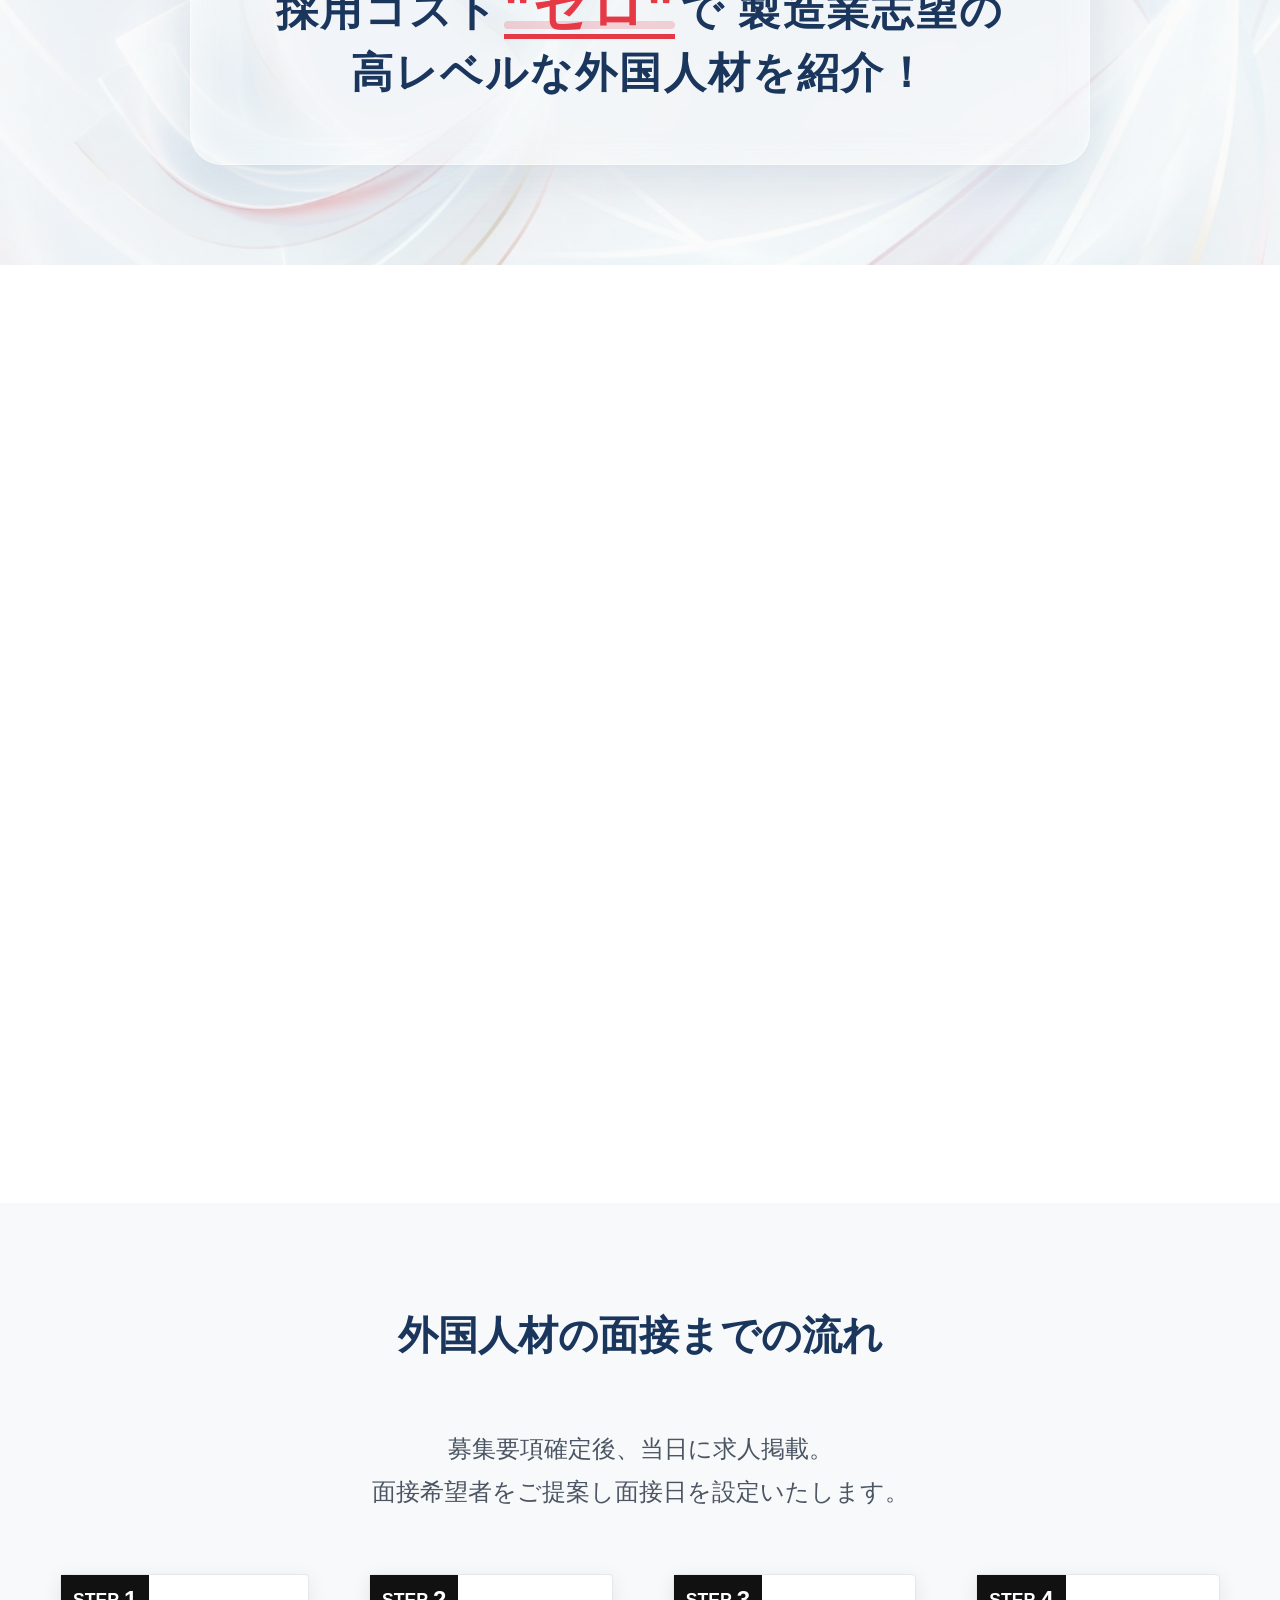
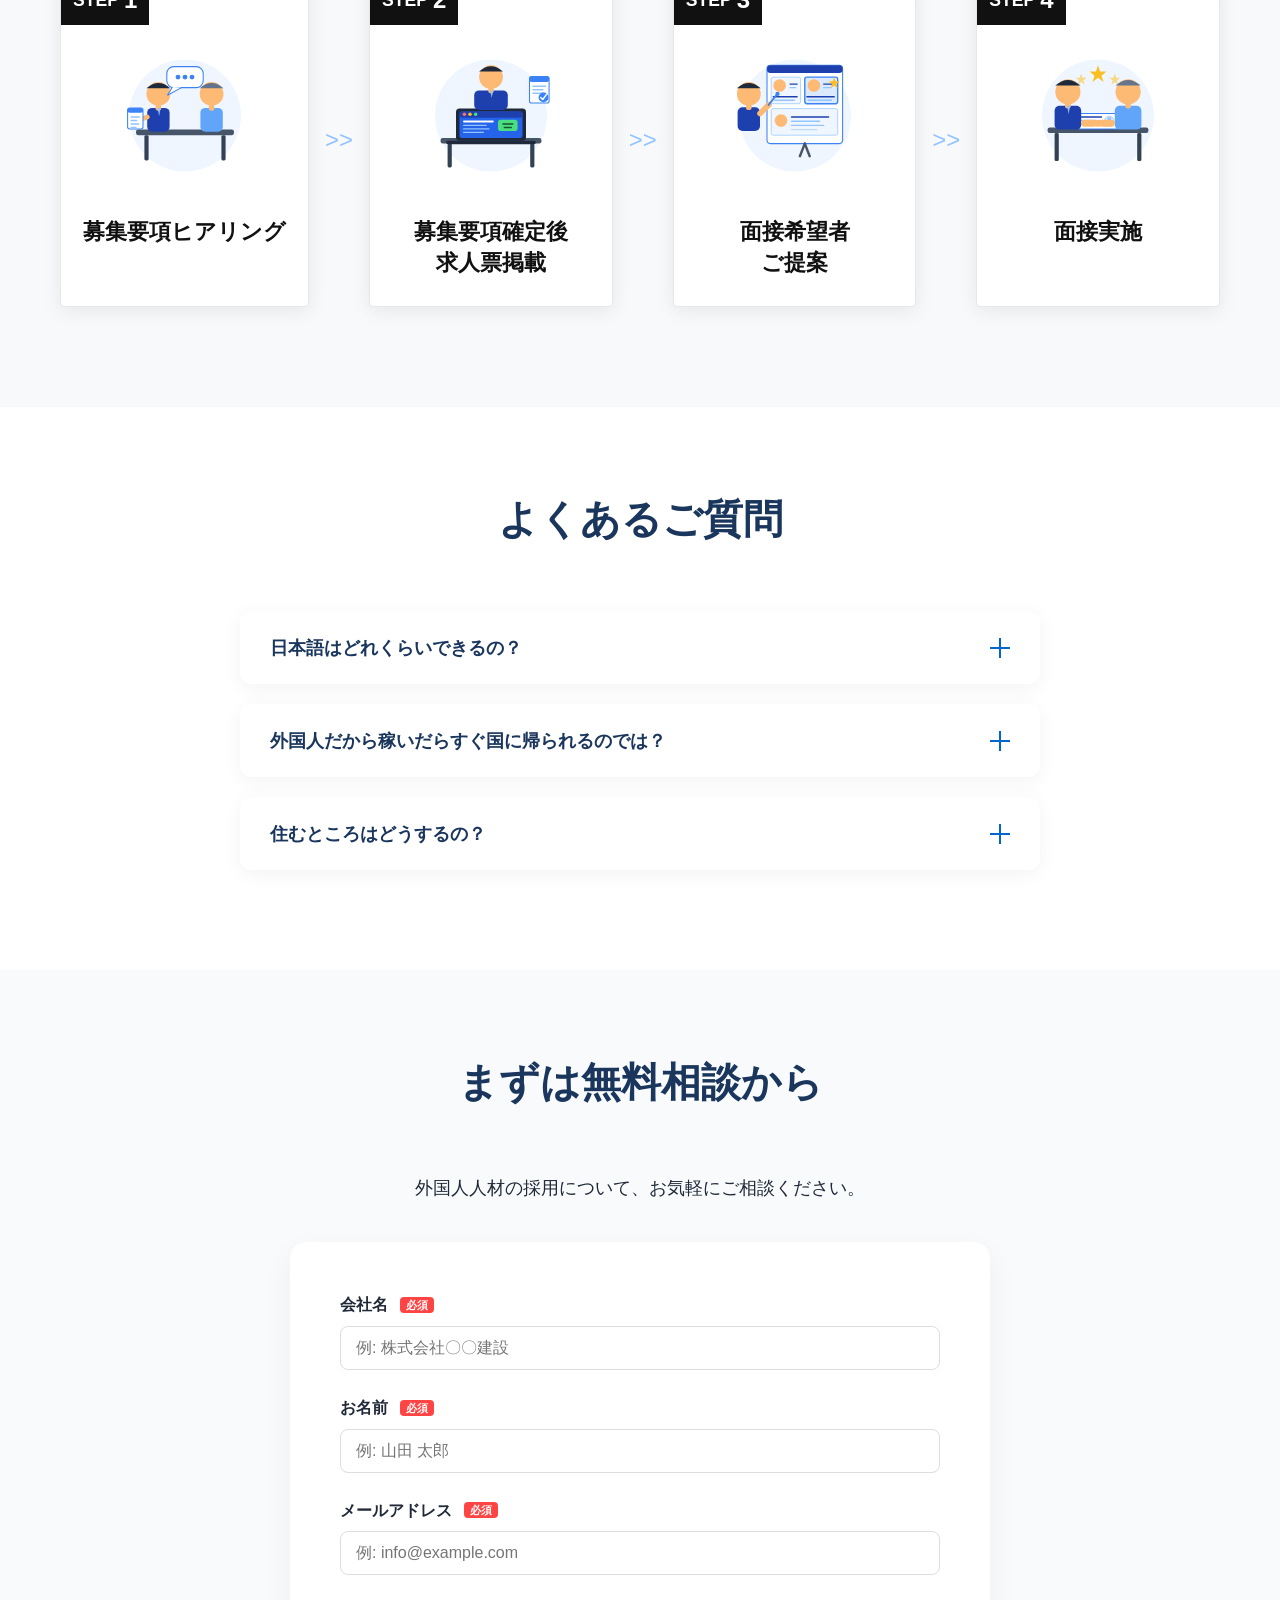
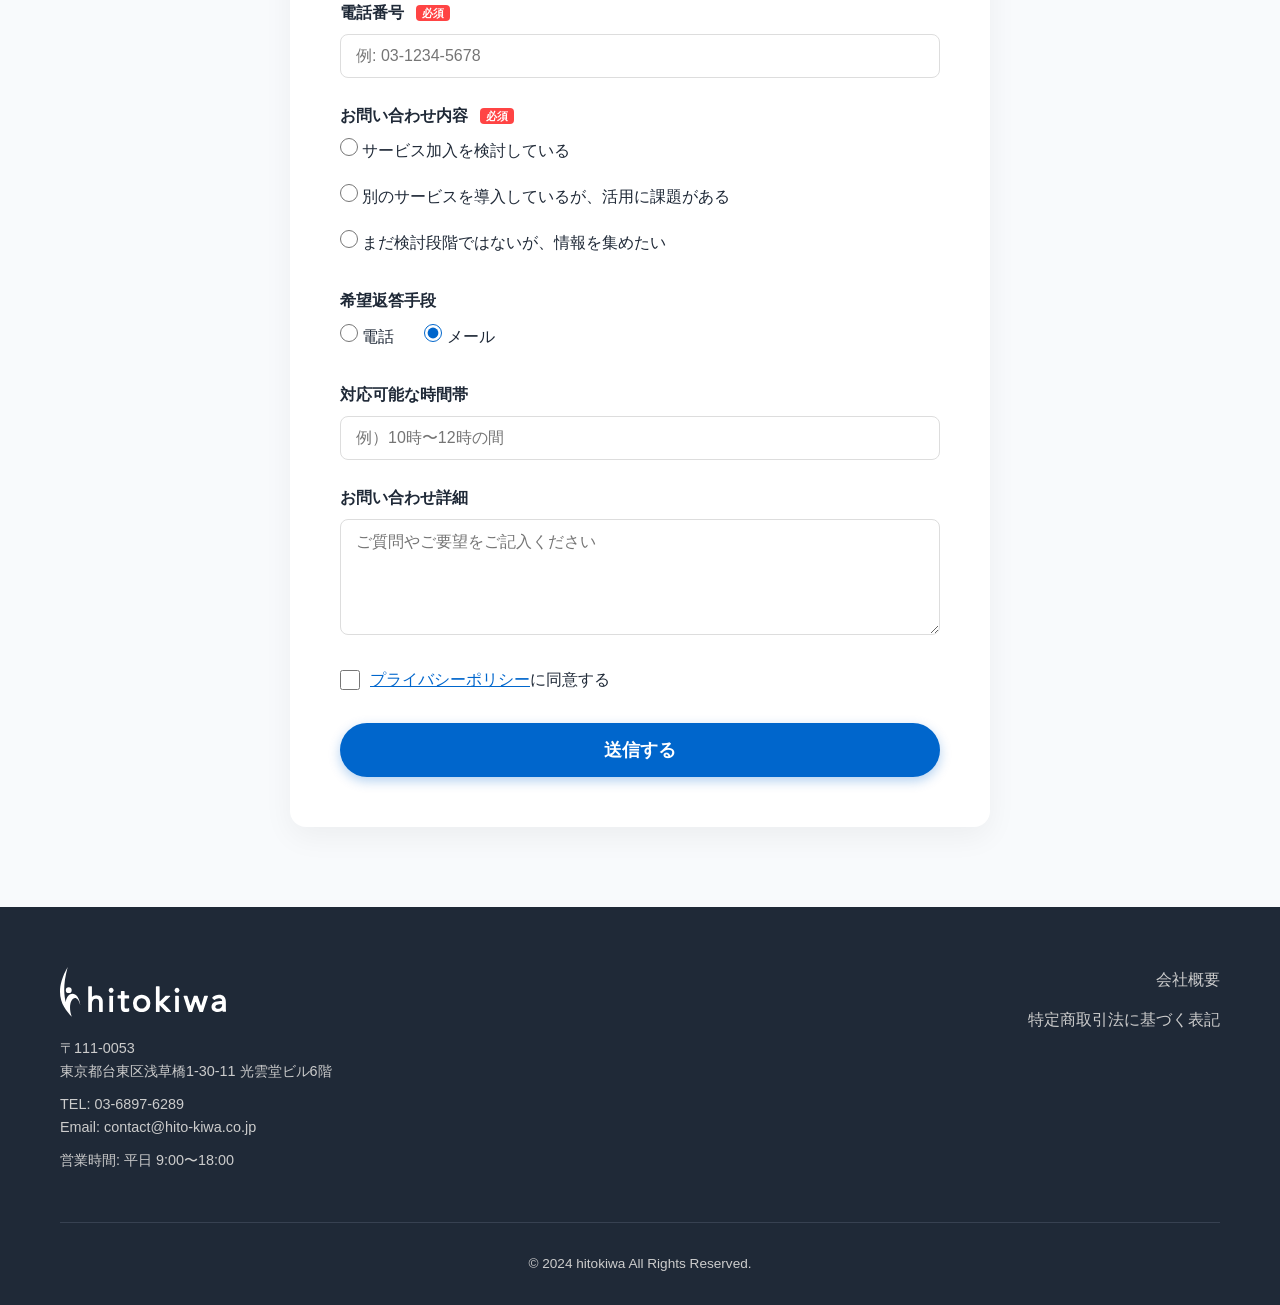
==== commit 9dede838: "Fix: 建築業→製造業 タイトル変更" ====
--- a/index.html
+++ b/index.html
@@ -14,7 +14,7 @@
     <!-- End Google Tag Manager -->
     <meta charset="UTF-8">
     <meta name="viewport" content="width=device-width, initial-scale=1.0">
-    <title>建築業特化型 外国人人材紹介サービス | hitokiwa</title>
+    <title>製造業特化型 外国人人材紹介サービス | hitokiwa</title>
     <meta name="description" content="製造業志望の外国人材をすばやく簡単にマッチング。特定技能、技能実習生の紹介ならお任せください。">
     <link rel="stylesheet" href="css/style.css">
     <!-- Google Fonts -->
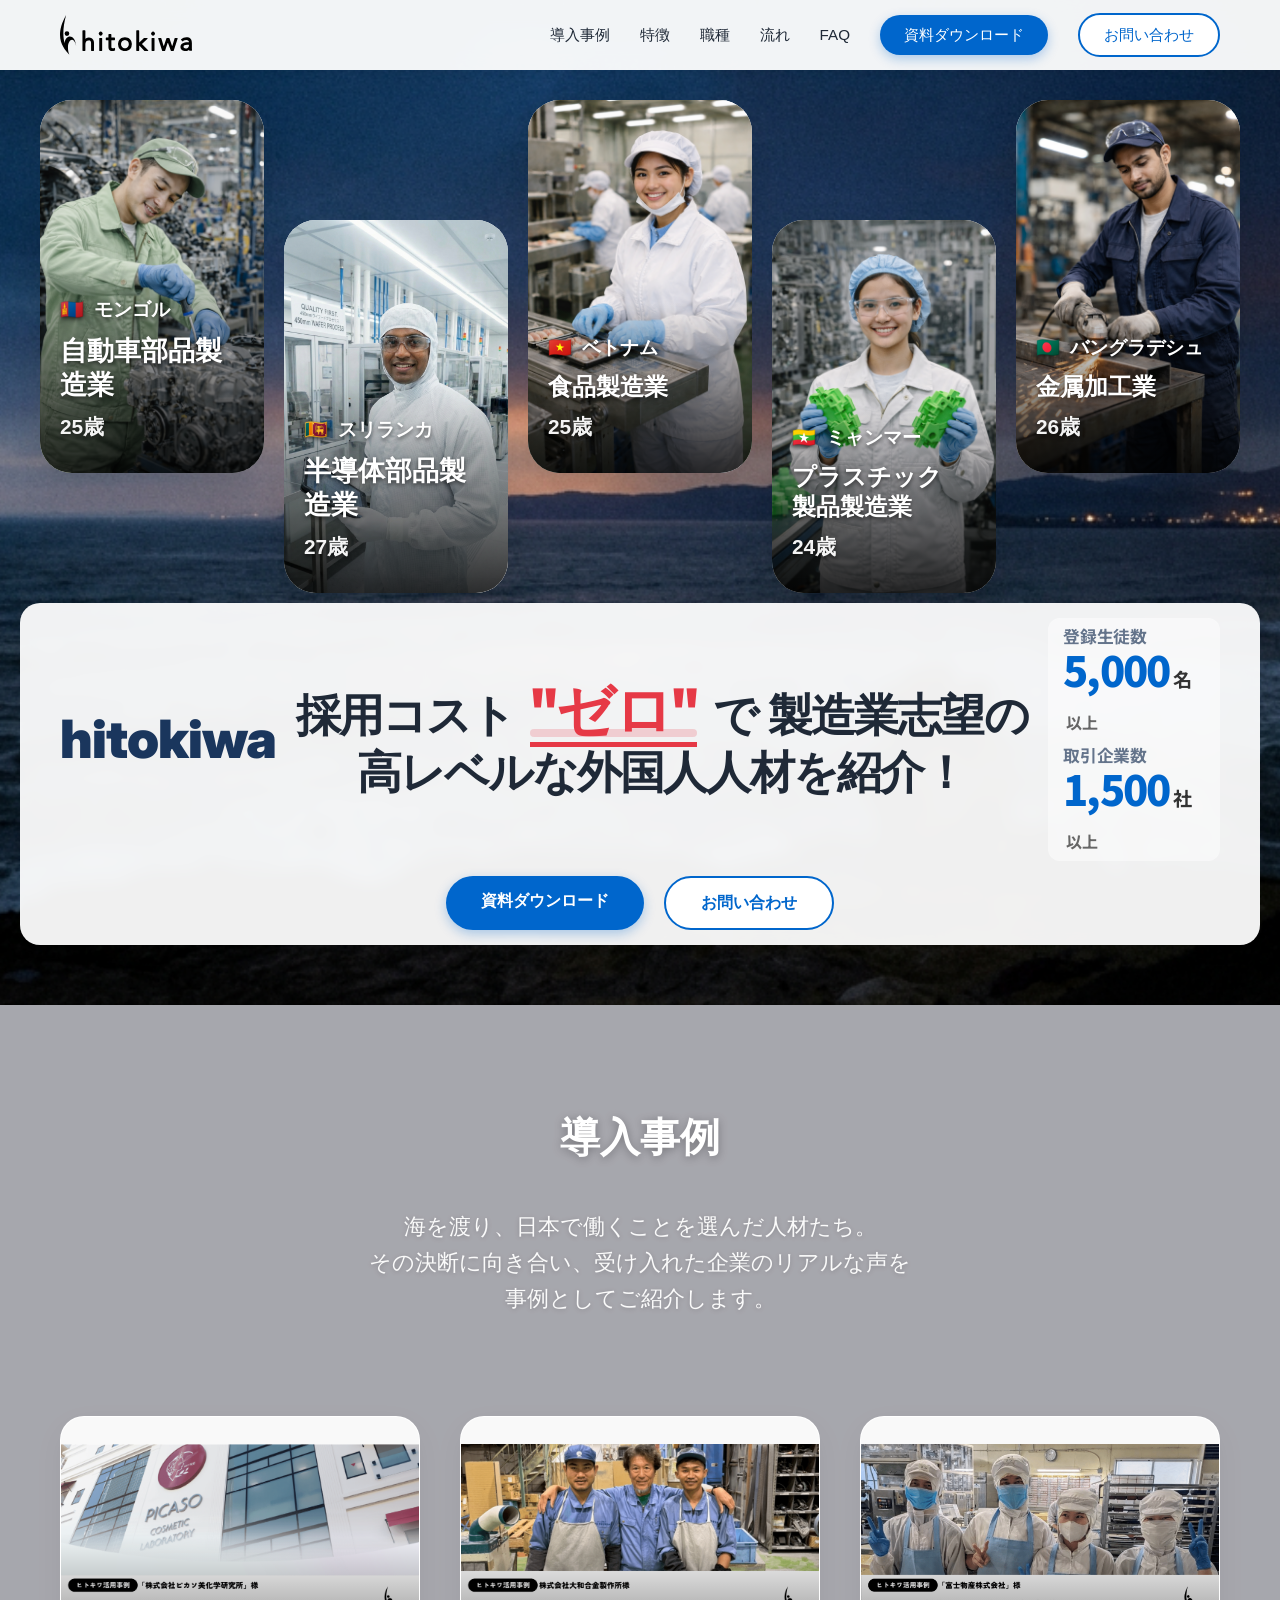
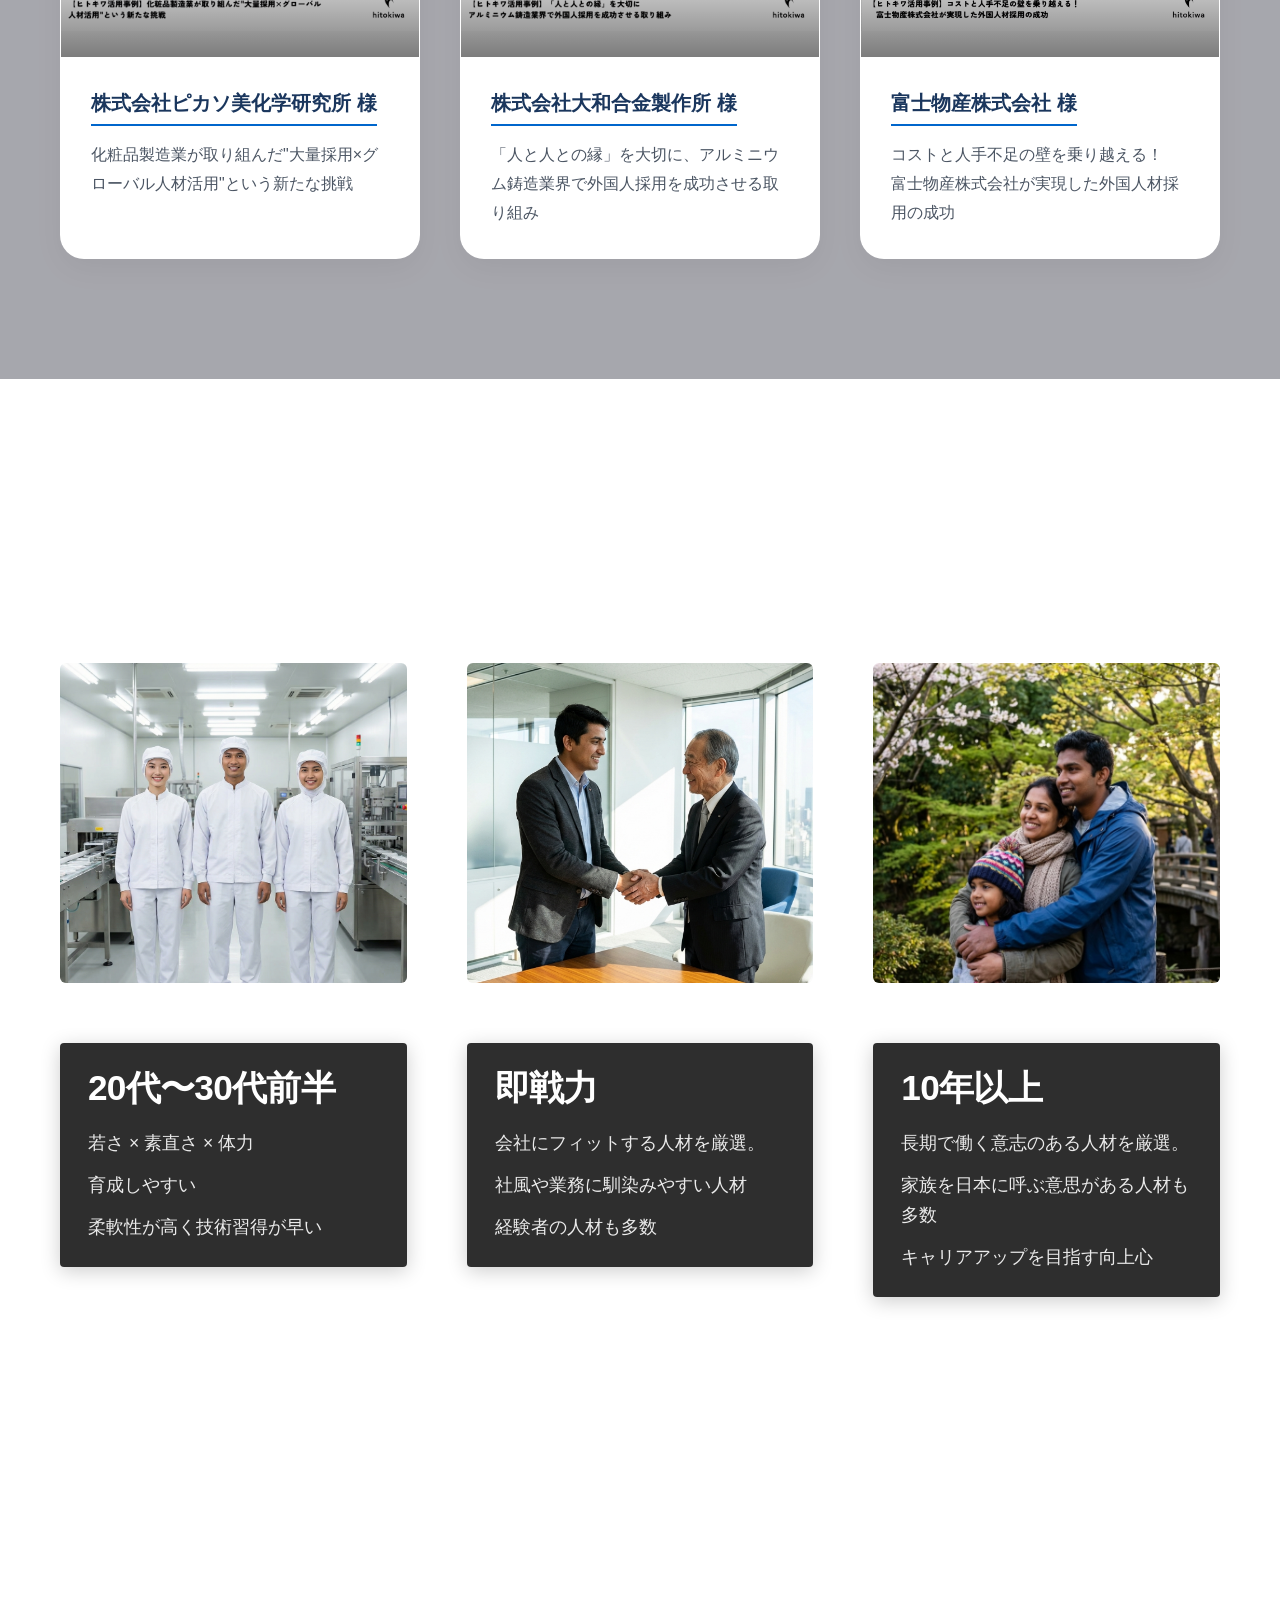
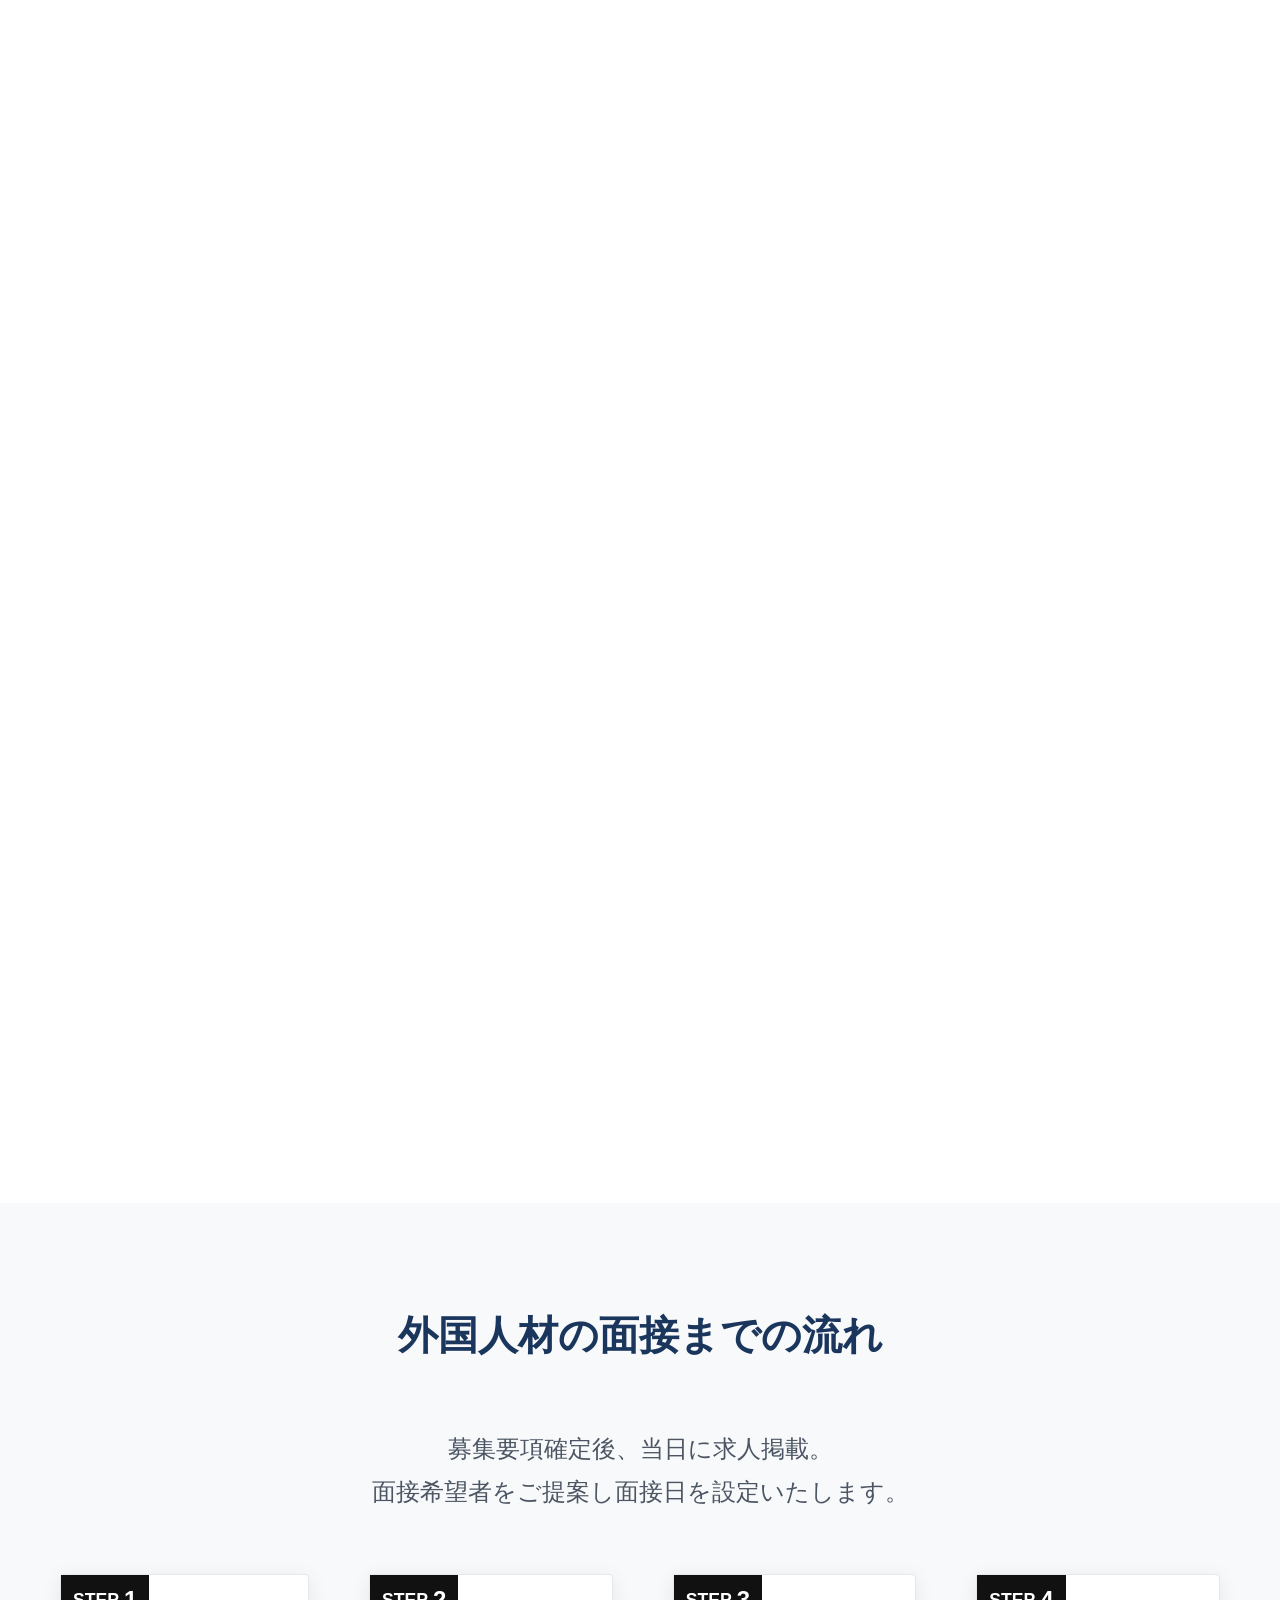
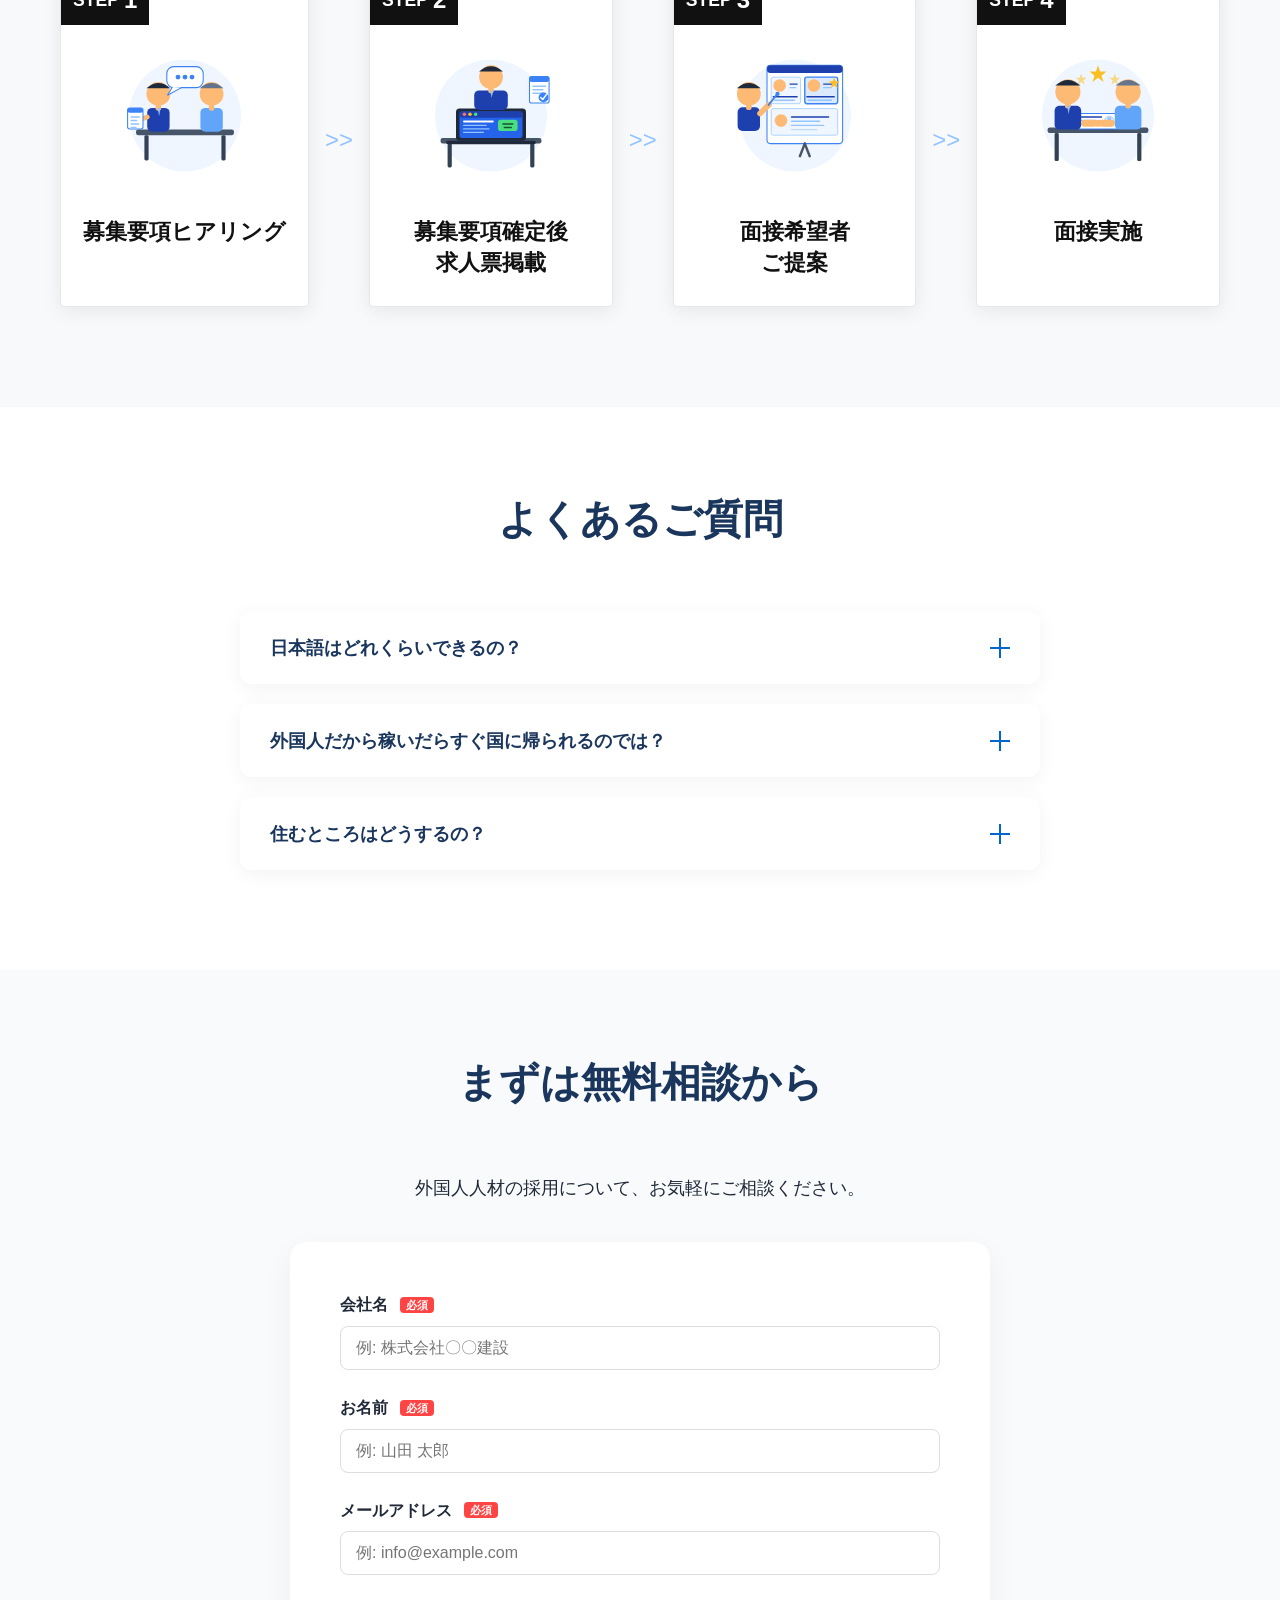
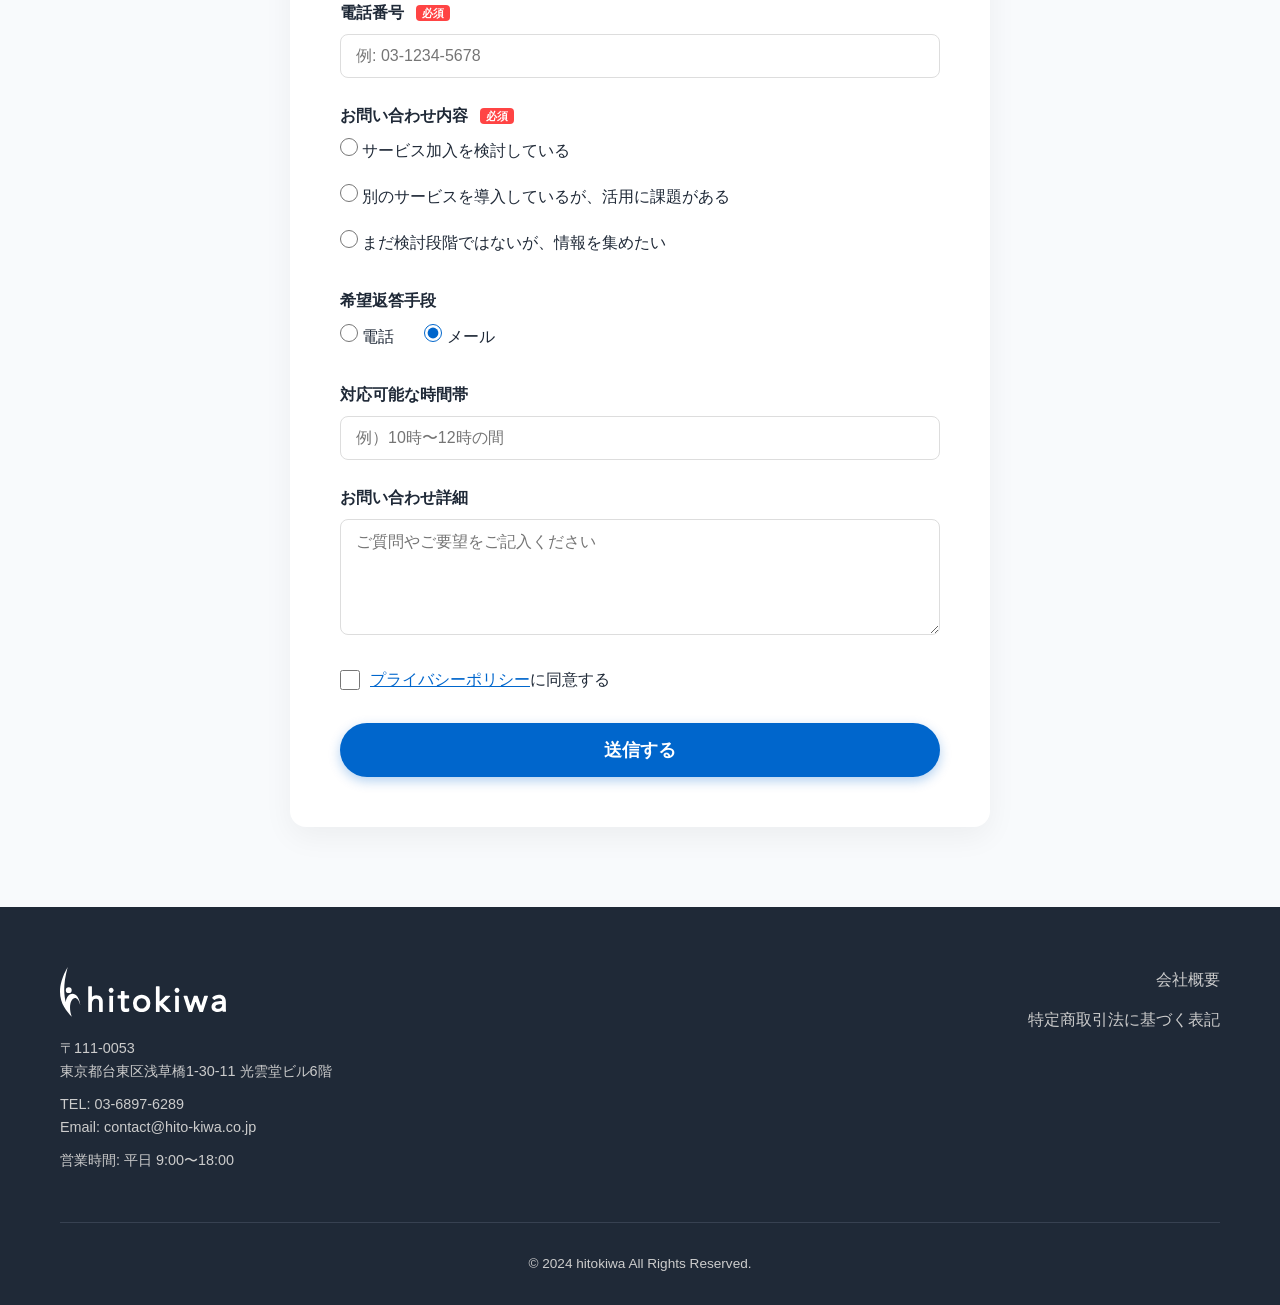
==== commit 63392126: "Set reCAPTCHA v3 site key" ====
--- a/index.html
+++ b/index.html
@@ -24,7 +24,7 @@
         href="https://fonts.googleapis.com/css2?family=Inter:wght@400;500;700;900&family=Noto+Sans+JP:wght@400;500;700;900&family=Outfit:wght@700;800&display=swap"
         rel="stylesheet">
     <!-- reCAPTCHA v3 -->
-    <script src="https://www.google.com/recaptcha/api.js?render=RECAPTCHA_SITE_KEY" async defer></script>
+    <script src="https://www.google.com/recaptcha/api.js?render=6LeSvJQsAAAAABBgUOlROliMmu_7q-3UDNqTsIXJ" async defer></script>
 </head>
 
 <body>
